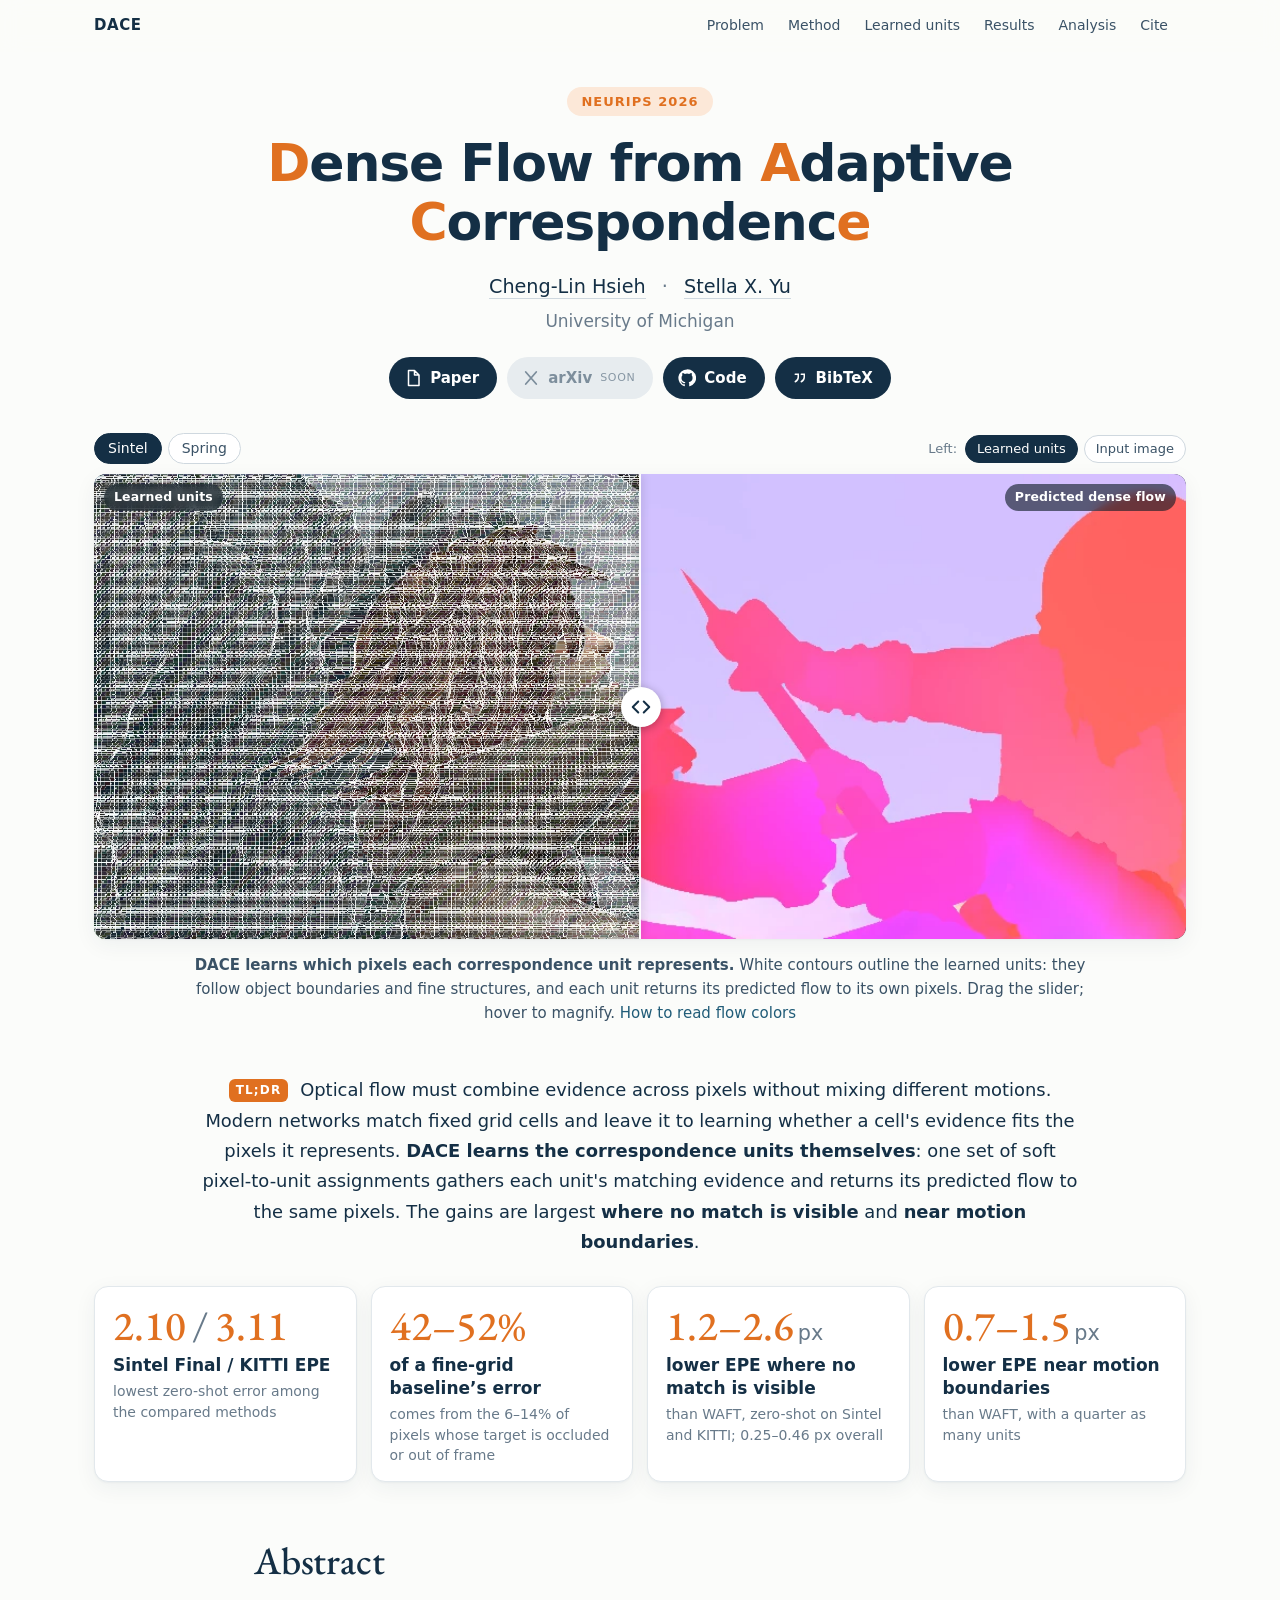
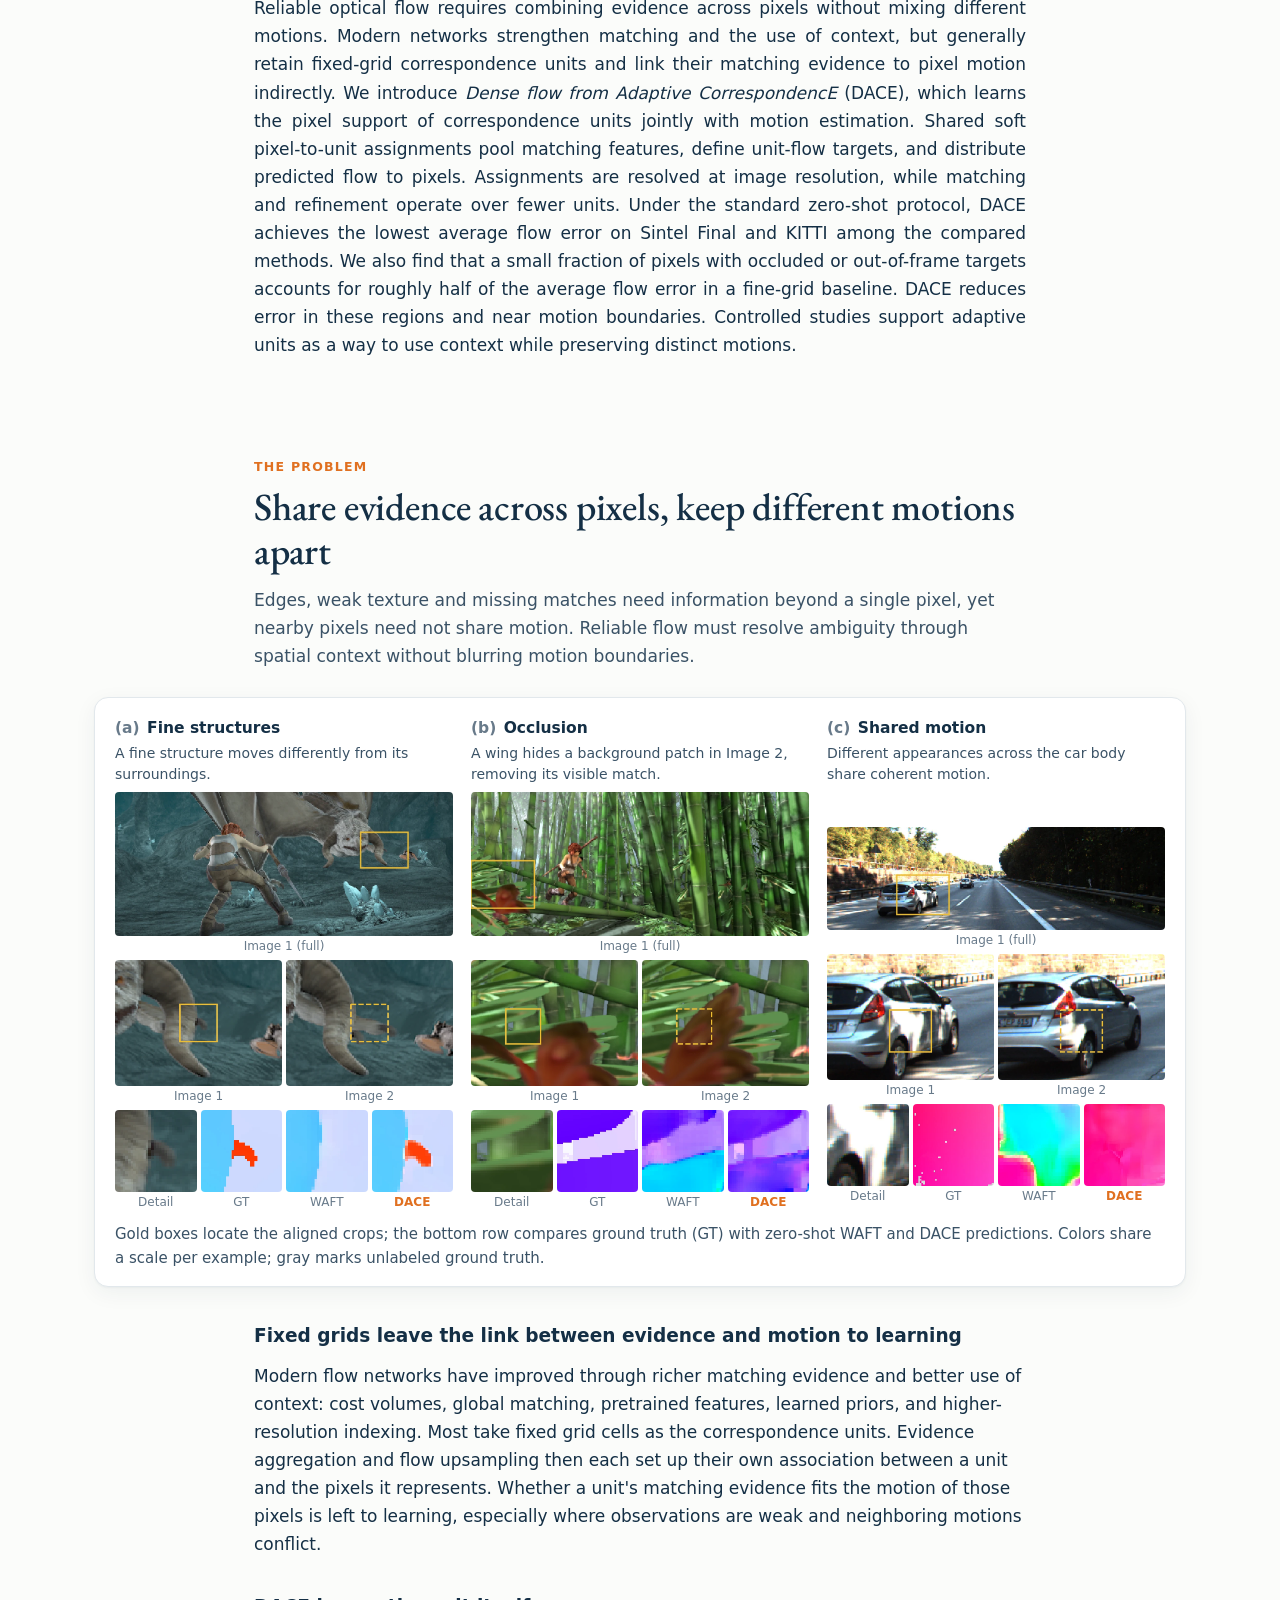
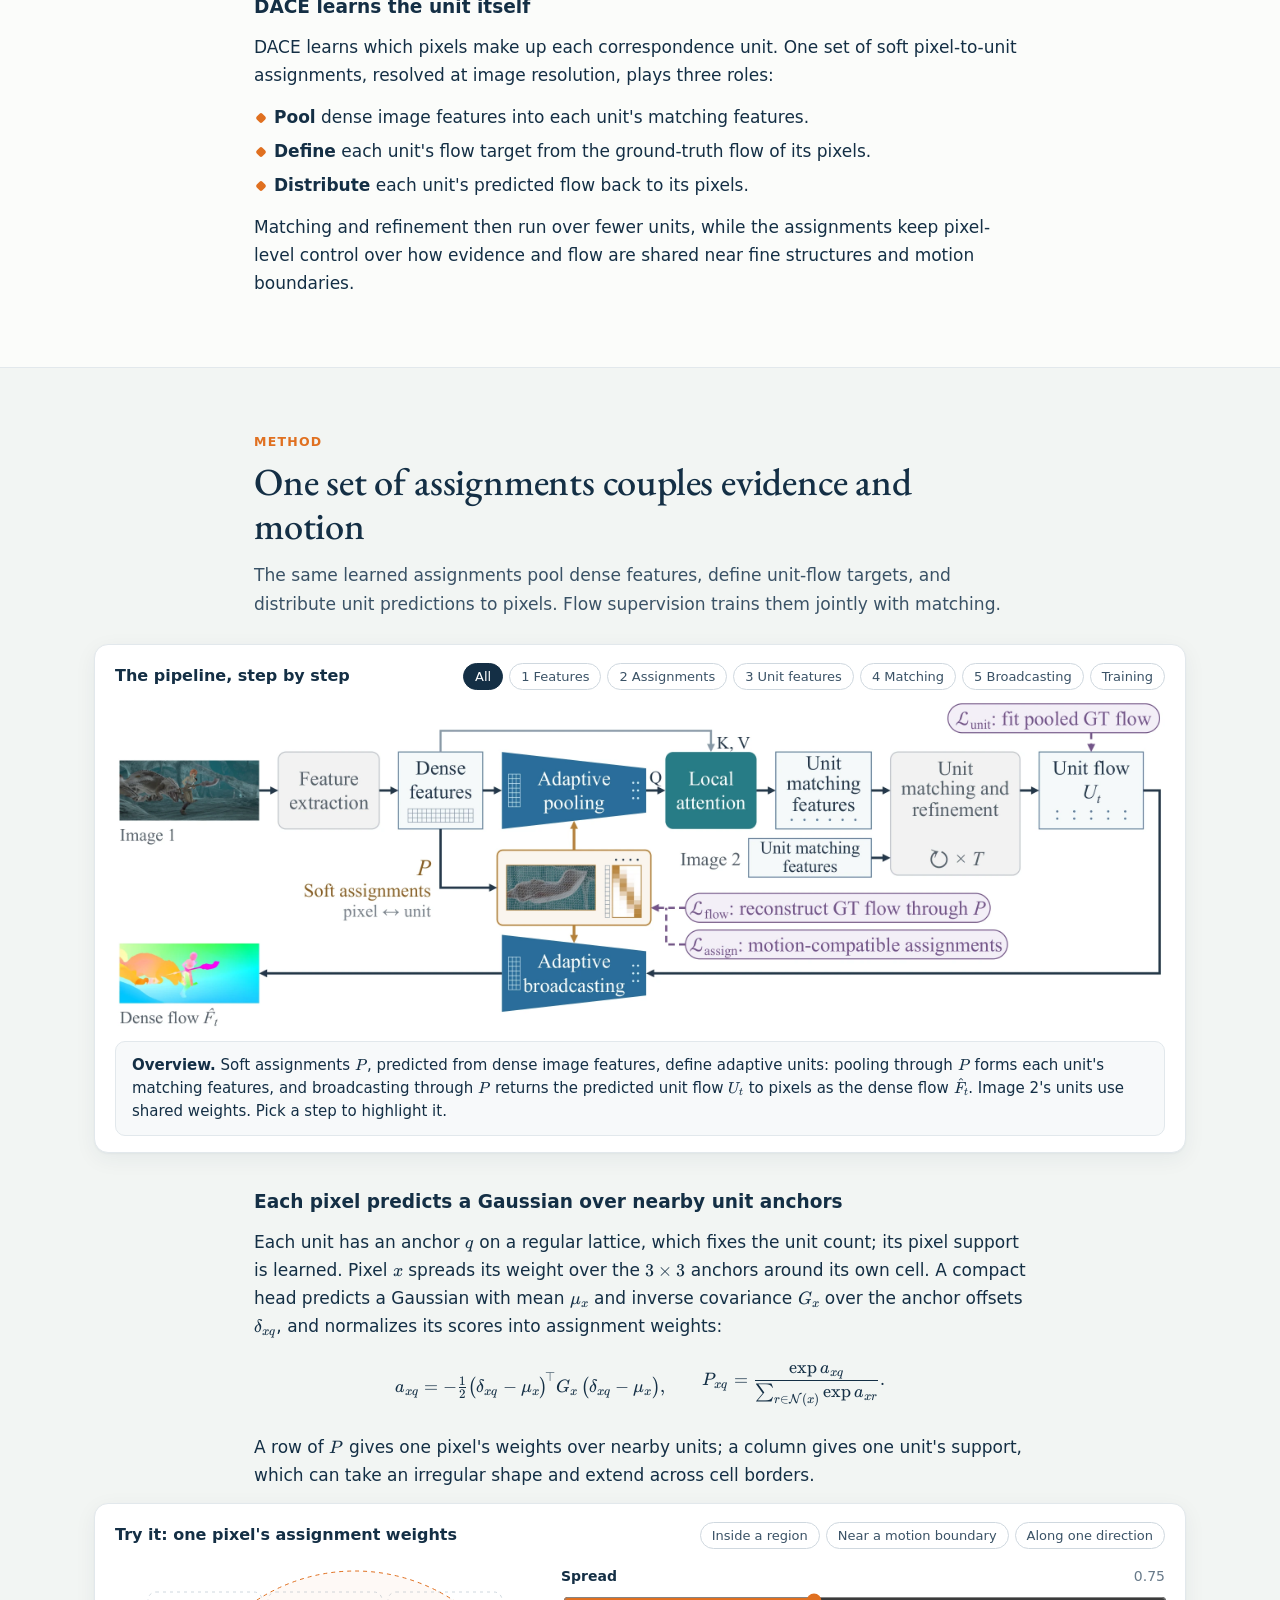
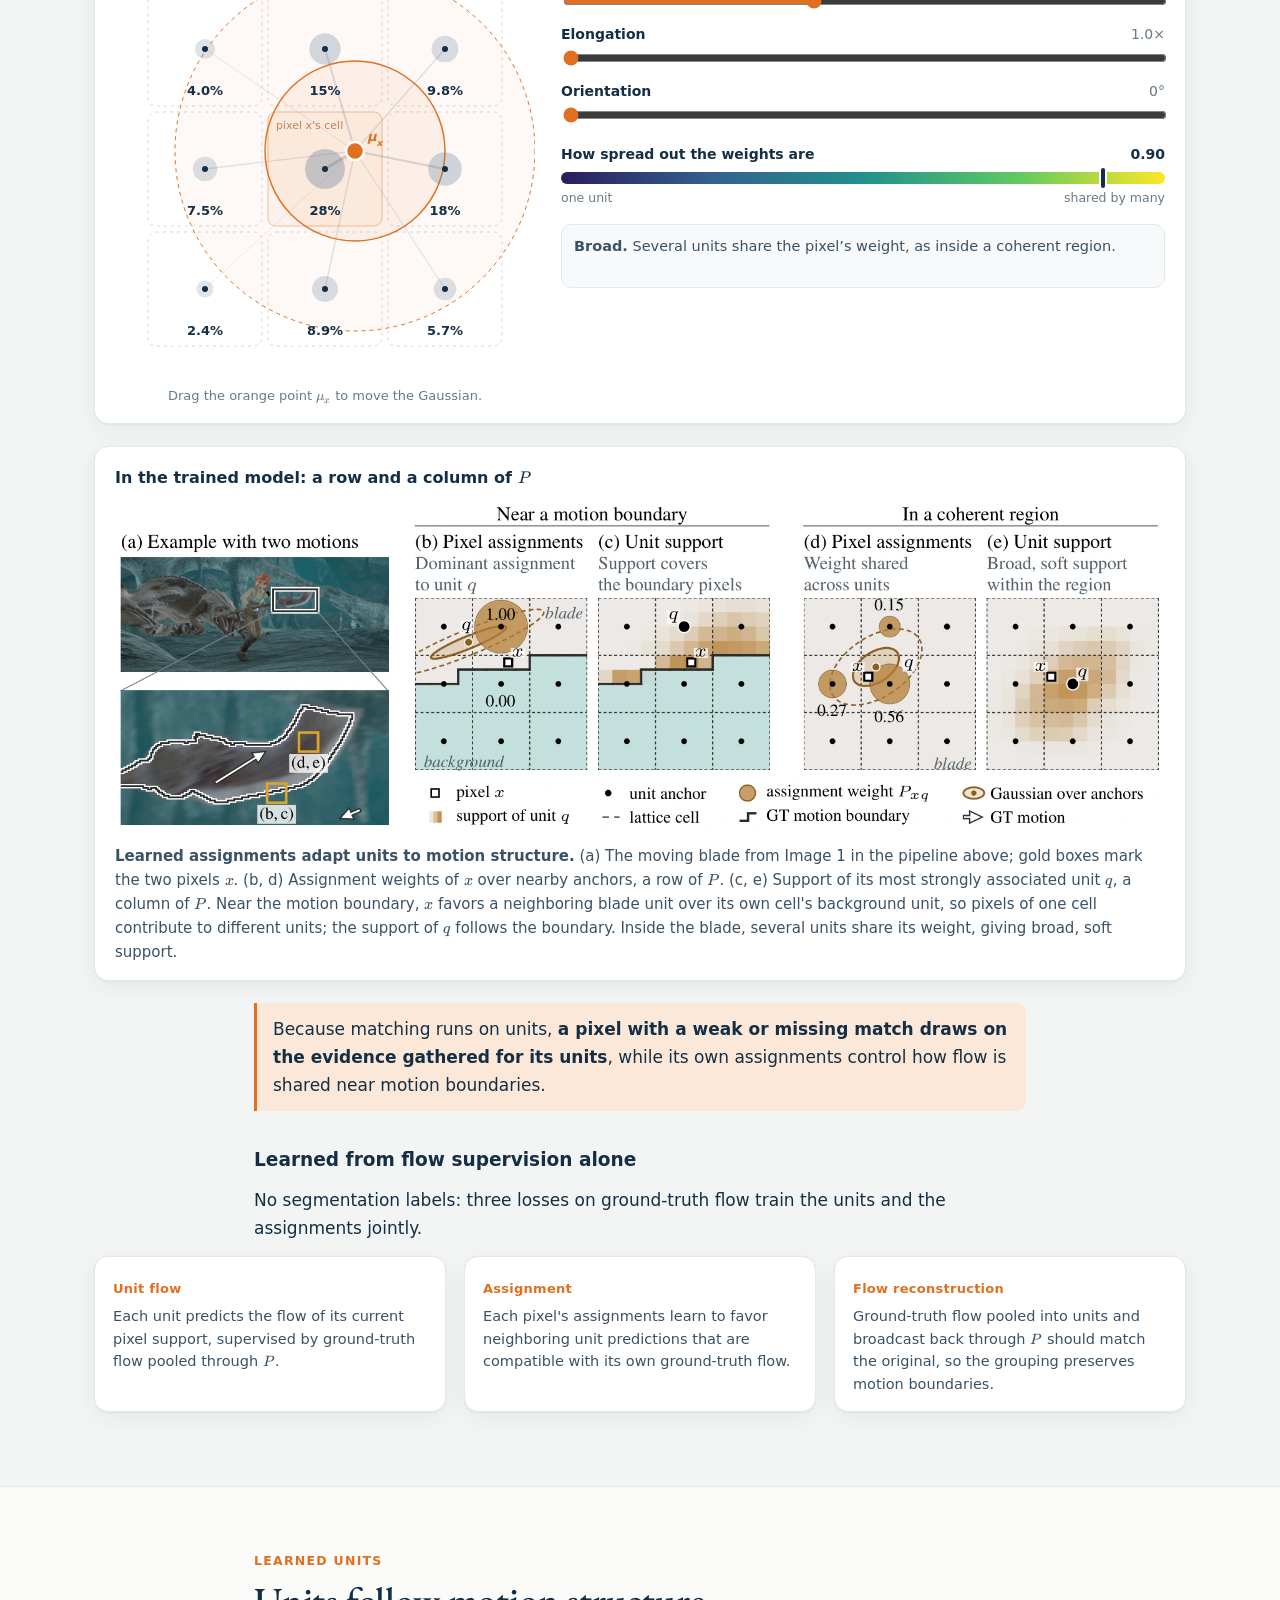
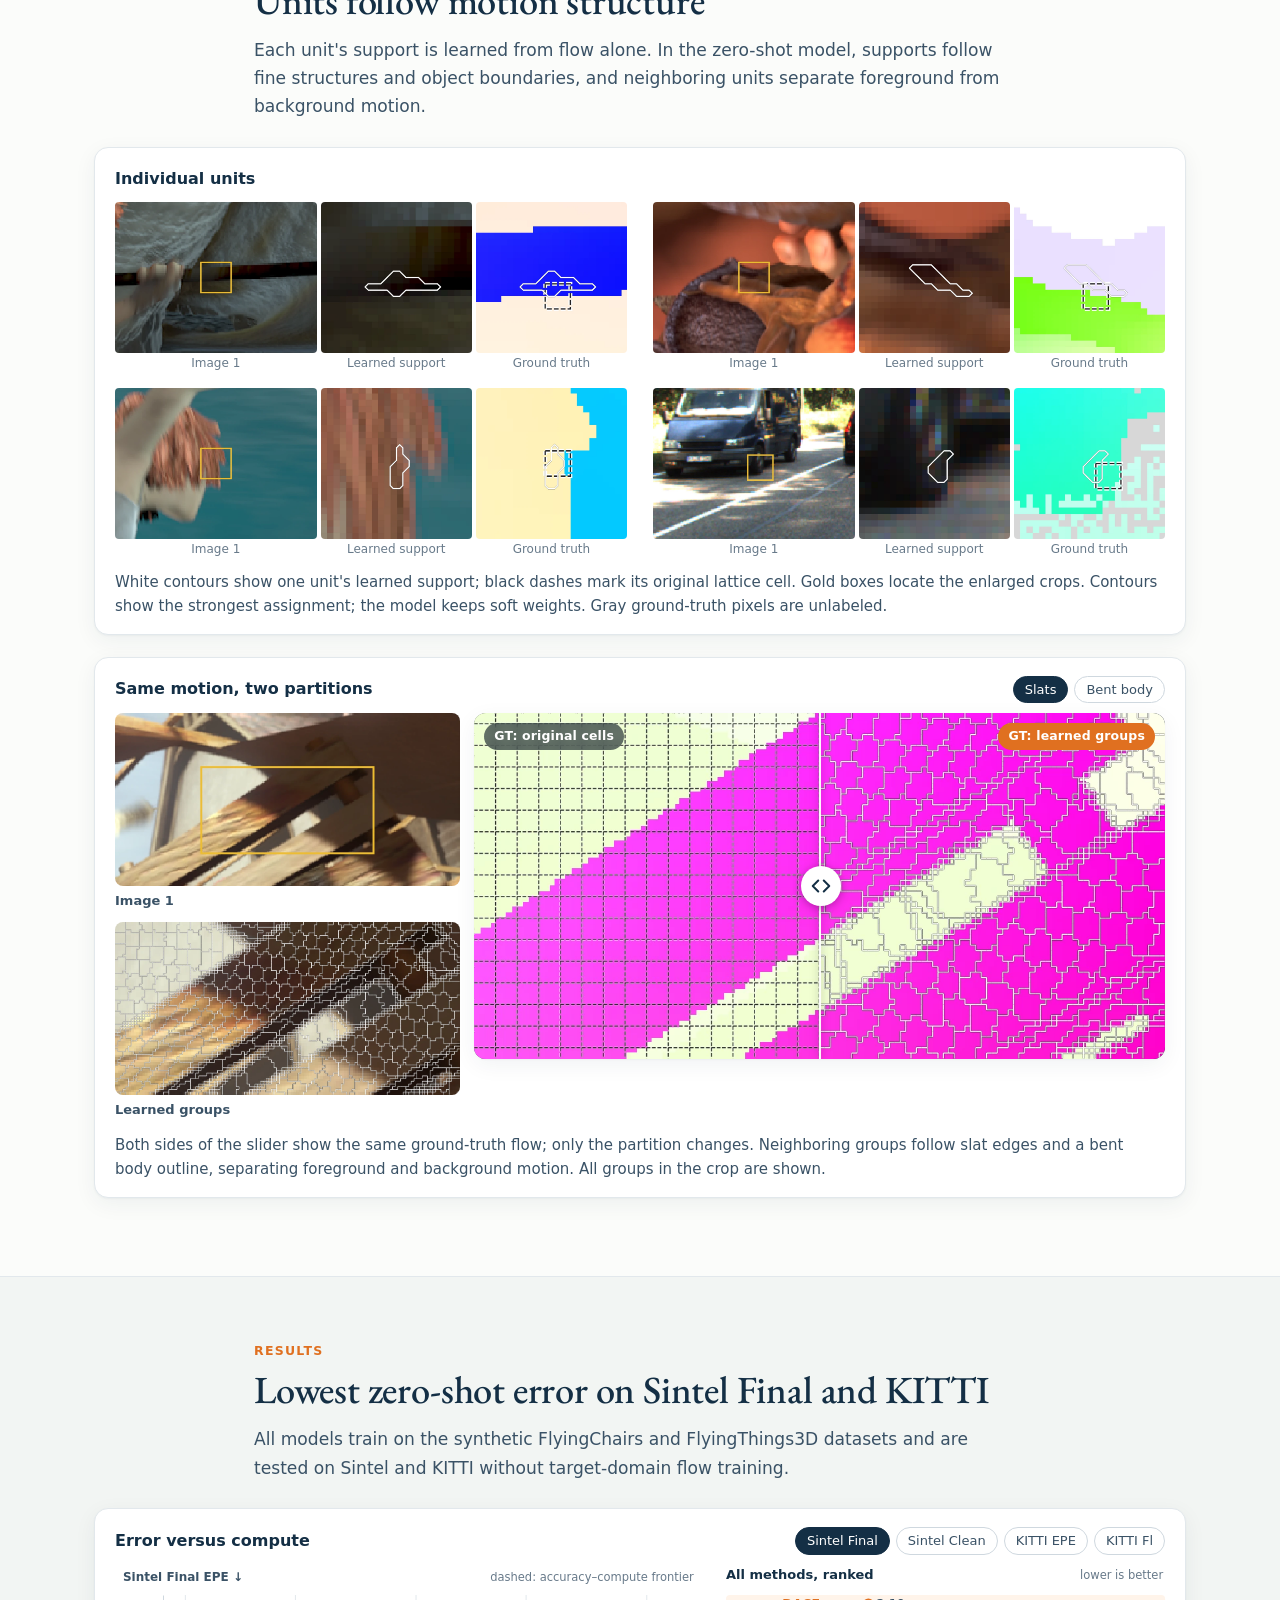
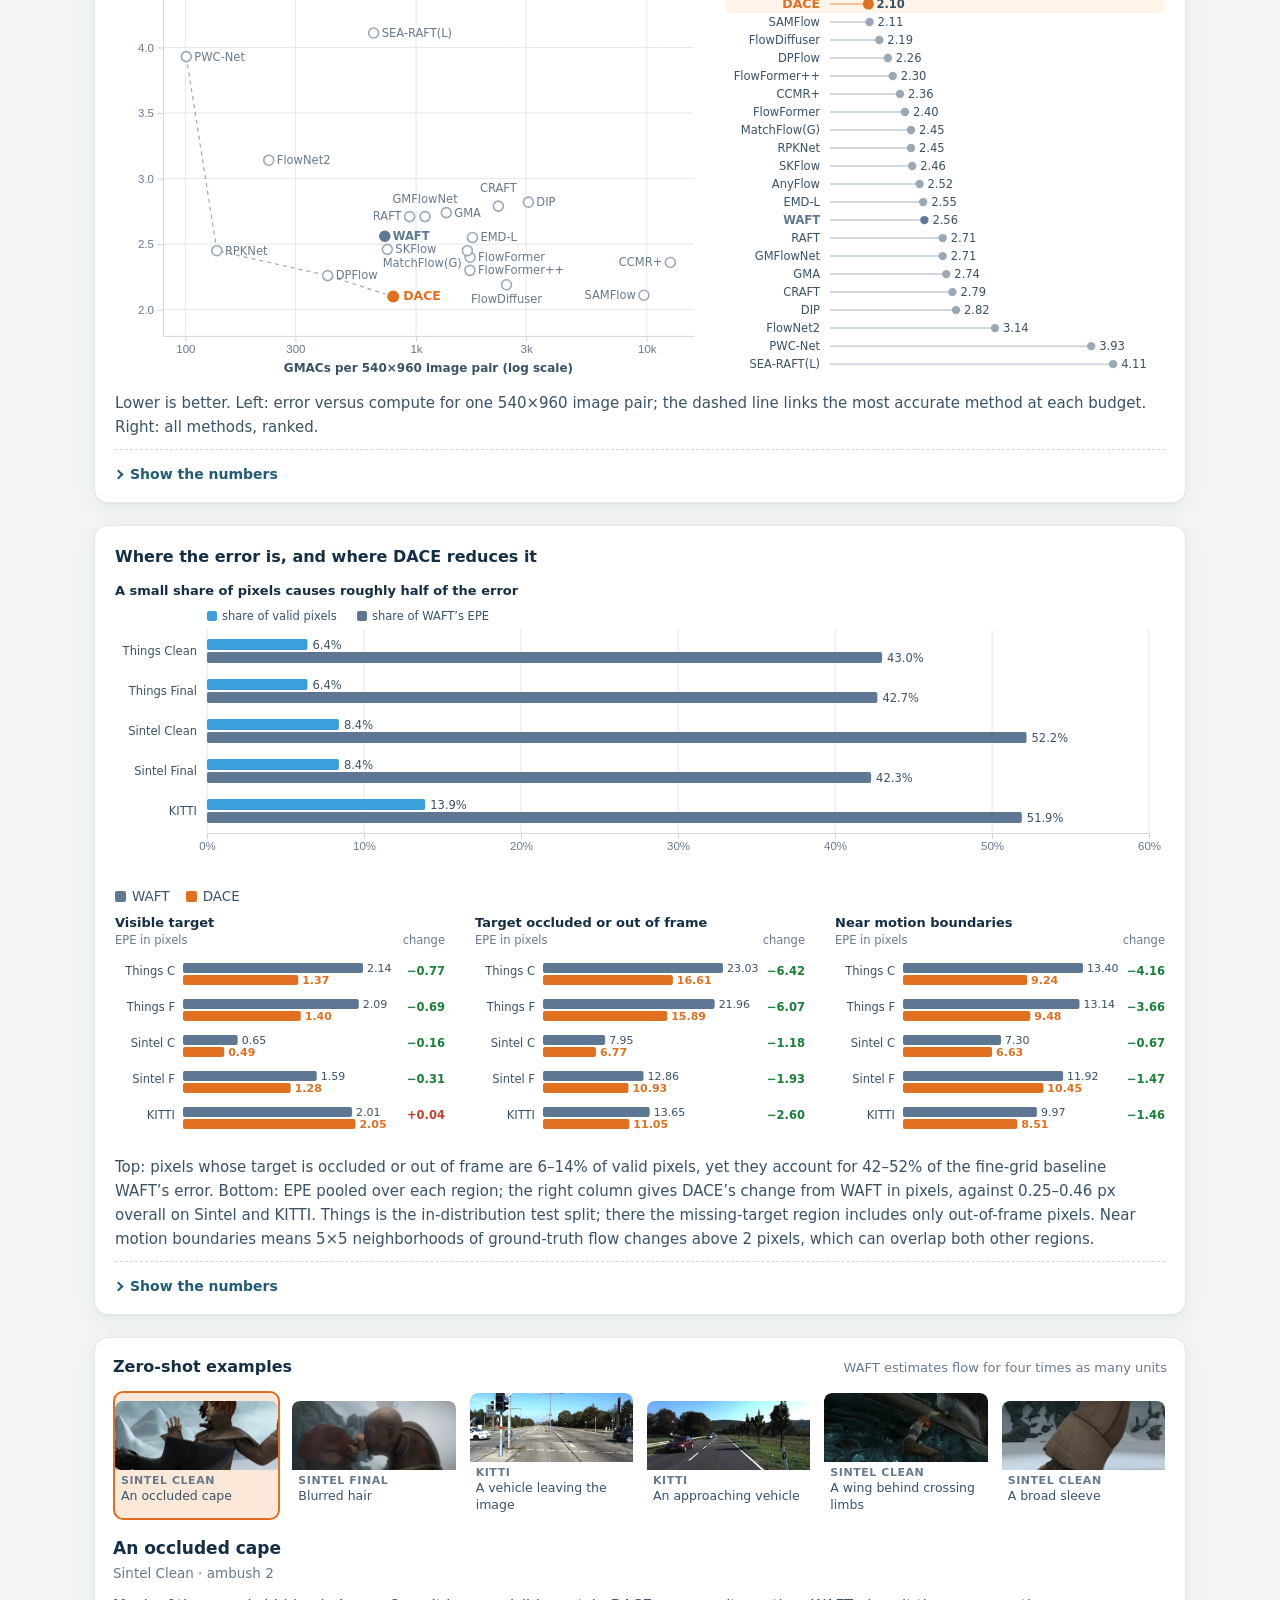
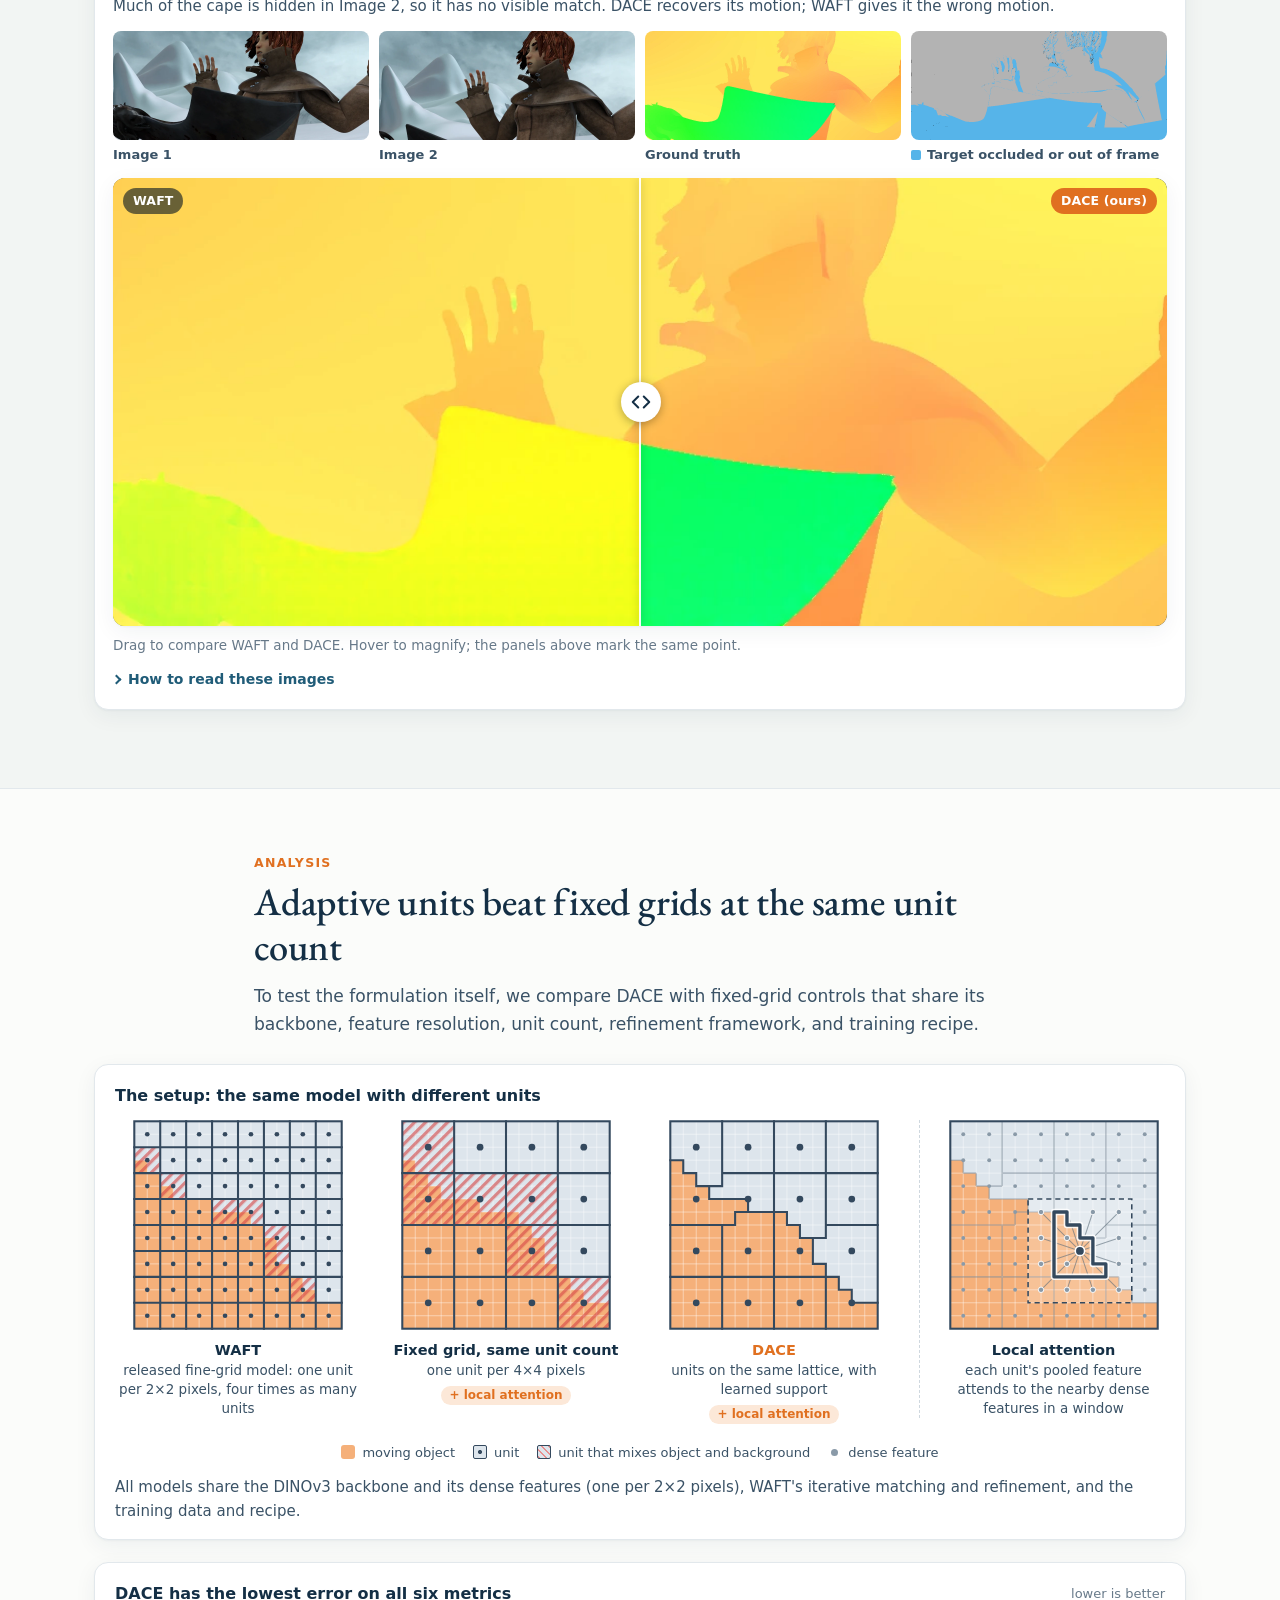
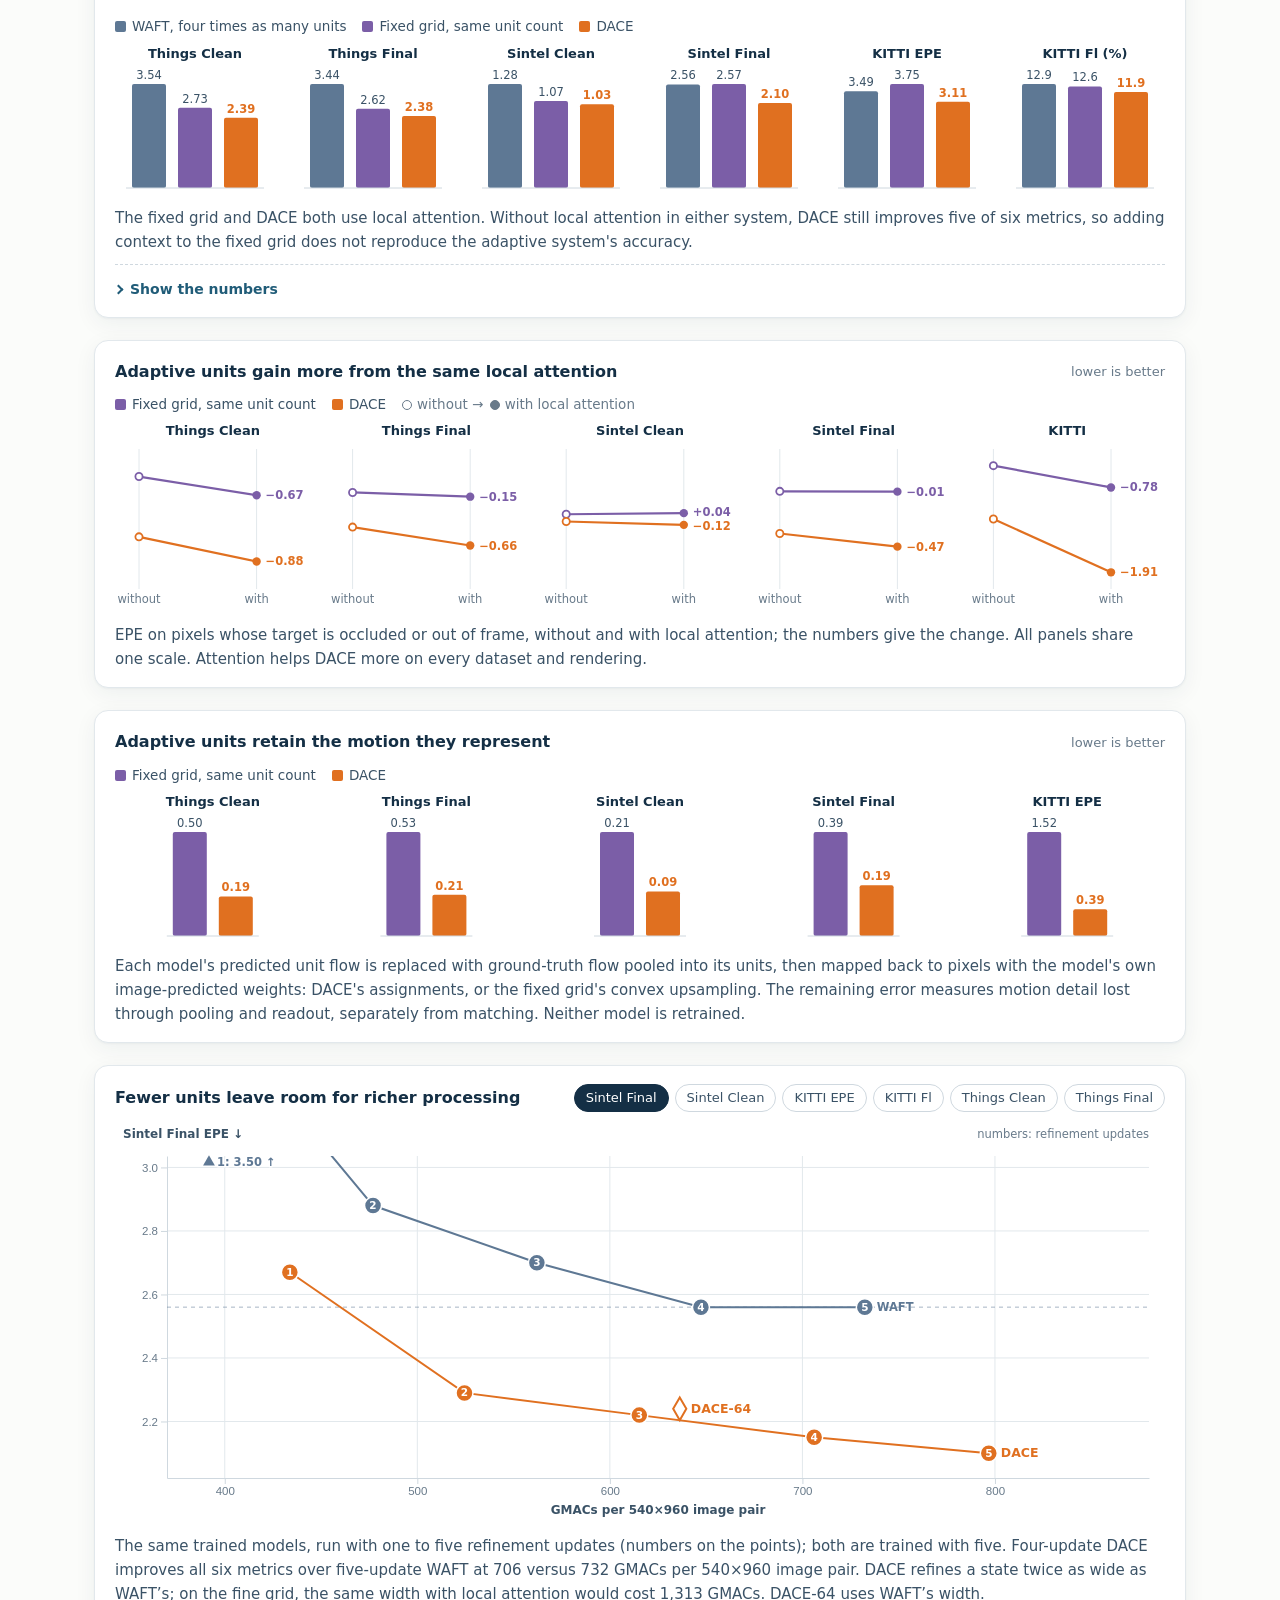
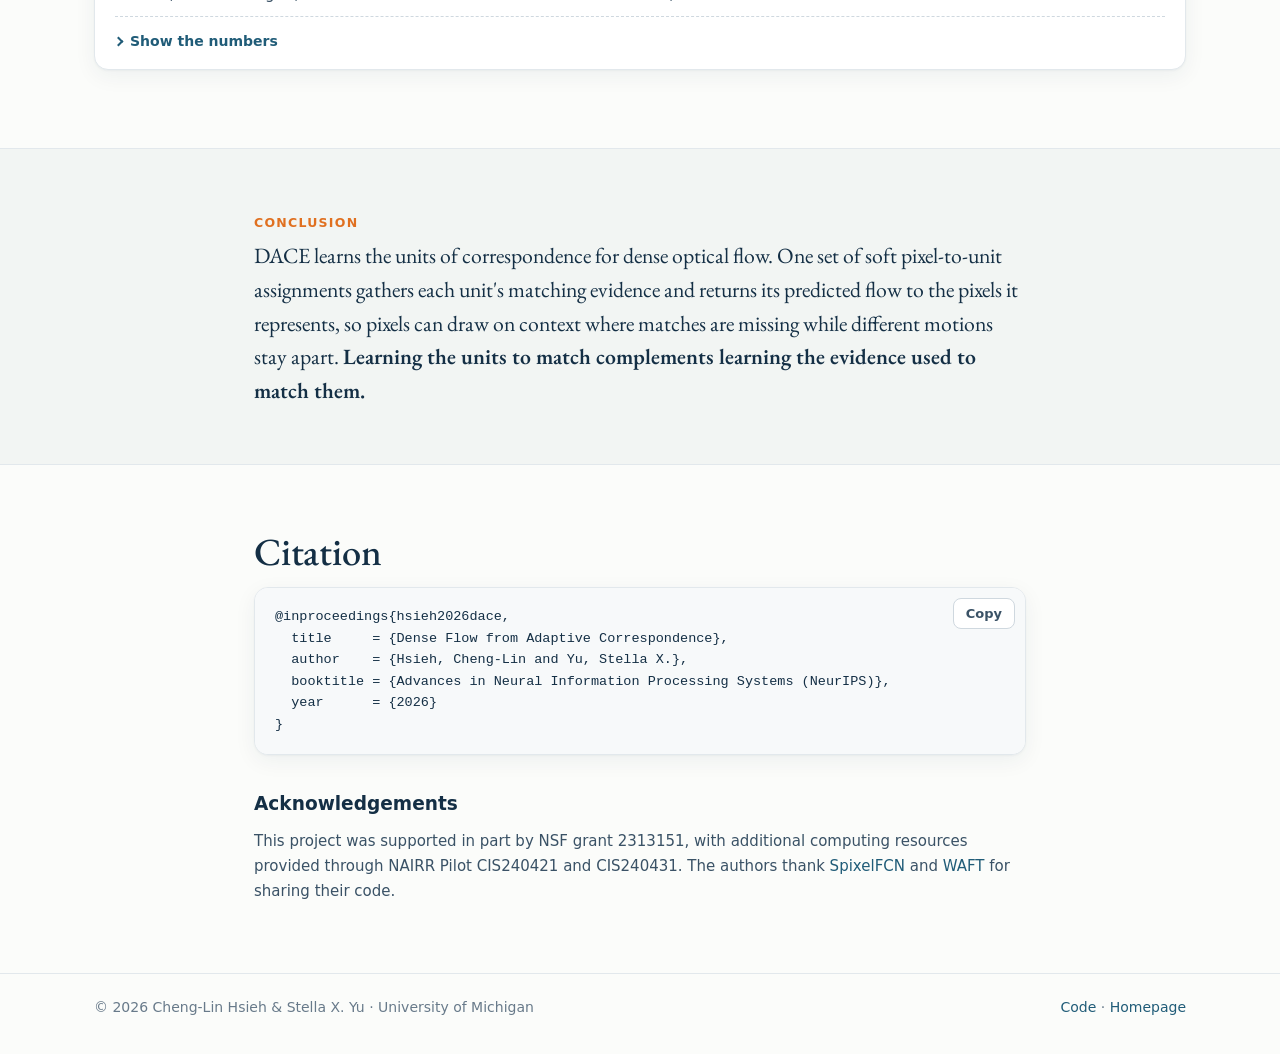
==== index.html @ 17fb2ede "Project page for DACE (NeurIPS 2026) Co-authored-by: Cursor <cursoragent@cursor.com>" ====
<!DOCTYPE html>
<html lang="en">
<head>
  <meta charset="utf-8">
  <meta name="viewport" content="width=device-width, initial-scale=1">
  <title>DACE: Dense Flow from Adaptive Correspondence (NeurIPS 2026)</title>
  <meta name="description" content="DACE learns which pixels each correspondence unit represents: shared soft pixel-to-unit assignments pool matching evidence and return predicted flow to pixels. Lowest zero-shot Sintel Final and KITTI error among the compared methods.">
  <meta name="author" content="Cheng-Lin Hsieh, Stella X. Yu">
  <meta property="og:type" content="website">
  <meta property="og:title" content="DACE: Dense Flow from Adaptive Correspondence">
  <meta property="og:description" content="Learning the units of correspondence for dense optical flow. NeurIPS 2026.">
  <meta property="og:url" content="https://chenglinh.github.io/DACE/">
  <meta property="og:image" content="https://chenglinh.github.io/DACE/static/img/social.jpg">
  <meta property="og:image:width" content="1200">
  <meta property="og:image:height" content="630">
  <meta name="twitter:card" content="summary_large_image">
  <meta name="twitter:title" content="DACE: Dense Flow from Adaptive Correspondence">
  <meta name="twitter:description" content="Learning the units of correspondence for dense optical flow. NeurIPS 2026.">
  <meta name="twitter:image" content="https://chenglinh.github.io/DACE/static/img/social.jpg">
  <link rel="icon" href="static/favicon.svg" type="image/svg+xml">
  <link rel="preload" href="static/fonts/eb-garamond-latin-500-normal.woff2" as="font" type="font/woff2" crossorigin>
  <link rel="stylesheet" href="static/vendor/katex/katex.min.css">
  <link rel="stylesheet" href="static/css/style.css">
</head>
<body>
<a class="skip" href="#main">Skip to content</a>

<nav class="topnav" aria-label="Sections">
  <div class="topnav-inner">
    <a class="brand" href="#top">DACE</a>
    <div class="navlinks">
      <a href="#problem">Problem</a>
      <a href="#method">Method</a>
      <a href="#units">Learned units</a>
      <a href="#results">Results</a>
      <a href="#analysis">Analysis</a>
      <a href="#citation">Cite</a>
    </div>
  </div>
</nav>

<header class="hero" id="top">
  <div class="wrap">
    <div class="venue">NeurIPS 2026</div>
    <h1><span class="ac">D</span>ense Flow from <span class="ac">A</span>daptive <span class="ac">C</span>orrespondenc<span class="ac">e</span></h1>
    <p class="authors">
      <a href="https://chenglinh.github.io/">Cheng-Lin Hsieh</a>
      <span class="sep">&middot;</span>
      <a href="https://web.eecs.umich.edu/~stellayu/">Stella X. Yu</a>
    </p>
    <p class="affil">University of Michigan</p>
    <div class="buttons">
      <a class="btn" href="https://chenglinh.github.io/papers/dense-flow-adaptive-correspondence.pdf">
        <svg viewBox="0 0 24 24" aria-hidden="true"><path d="M6 2h8l6 6v14H6z M14 2v6h6" fill="none" stroke="currentColor" stroke-width="2" stroke-linejoin="round"/></svg>Paper</a>
      <span class="btn disabled" title="Coming soon">
        <svg viewBox="0 0 24 24" aria-hidden="true"><path d="M5 4l14 16M19 4L5 20" stroke="currentColor" stroke-width="2.4" stroke-linecap="round"/></svg>arXiv <small>soon</small></span>
      <a class="btn" href="https://github.com/chenglinh/DACE">
        <svg viewBox="0 0 24 24" aria-hidden="true"><path fill="currentColor" d="M12 .5a11.5 11.5 0 0 0-3.64 22.41c.58.1.79-.25.79-.56v-2c-3.2.7-3.88-1.37-3.88-1.37-.53-1.33-1.28-1.69-1.28-1.69-1.05-.71.08-.7.08-.7 1.16.08 1.77 1.2 1.77 1.2 1.03 1.77 2.71 1.26 3.37.96.1-.75.4-1.26.73-1.55-2.55-.29-5.24-1.28-5.24-5.69 0-1.26.45-2.29 1.19-3.1-.12-.29-.52-1.46.11-3.05 0 0 .97-.31 3.17 1.18a11 11 0 0 1 5.77 0c2.2-1.49 3.17-1.18 3.17-1.18.63 1.59.23 2.76.11 3.05.74.81 1.19 1.84 1.19 3.1 0 4.42-2.69 5.39-5.26 5.68.41.36.78 1.06.78 2.14v3.17c0 .31.21.67.8.56A11.5 11.5 0 0 0 12 .5z"/></svg>Code</a>
      <a class="btn" href="#citation">
        <svg viewBox="0 0 24 24" aria-hidden="true"><path d="M7 7h4v4c0 3-2 5-4 6M15 7h4v4c0 3-2 5-4 6" fill="none" stroke="currentColor" stroke-width="2" stroke-linecap="round"/></svg>BibTeX</a>
    </div>

    <figure class="teaser">
      <div class="teaser-bar">
        <div class="pills" role="group" aria-label="Teaser example">
          <button class="pill" aria-pressed="true" data-teaser="sintel">Sintel</button>
          <button class="pill" aria-pressed="false" data-teaser="spring">Spring</button>
        </div>
        <div class="pills small" role="group" aria-label="Left layer">
          <span class="pill-label">Left:</span>
          <button class="pill" aria-pressed="true" data-teaser-left="units">Learned units</button>
          <button class="pill" aria-pressed="false" data-teaser-left="image">Input image</button>
        </div>
      </div>
      <div class="compare" id="teaser-compare">
        <img class="layer base" alt="Predicted dense flow" draggable="false">
        <div class="clip"><img class="layer top" alt="Learned units" draggable="false"></div>
        <div class="divider" role="slider" tabindex="0" aria-label="Drag to compare" aria-valuemin="0" aria-valuemax="100" aria-valuenow="50"><span class="knob"><svg viewBox="0 0 24 24"><path d="M9 6l-6 6 6 6M15 6l6 6-6 6" fill="none" stroke="currentColor" stroke-width="2.2" stroke-linecap="round" stroke-linejoin="round"/></svg></span></div>
        <span class="tag tag-left">Learned units</span>
        <span class="tag tag-right">Predicted dense flow</span>
        <div class="lens" aria-hidden="true"></div>
      </div>
      <figcaption>
        <b>DACE learns which pixels each correspondence unit represents.</b> White contours outline the learned units:
        they follow object boundaries and fine structures, and each unit returns its predicted flow to its own pixels.
        Drag the slider; hover to magnify. <a href="#flow-colors">How to read flow colors</a>
      </figcaption>
    </figure>
  </div>
</header>

<main id="main">

<section class="tldr wrap">
  <p class="tldr-text"><span class="kicker">TL;DR</span> Optical flow must combine evidence across pixels without
    mixing different motions. Modern networks match fixed grid cells and leave it to learning whether a cell's
    evidence fits the pixels it represents. <b>DACE learns the correspondence units themselves</b>: one set of soft
    pixel-to-unit assignments gathers each unit's matching evidence and returns its predicted flow to the same pixels.
    The gains are largest <b>where no match is visible</b> and <b>near motion boundaries</b>.</p>
  <div class="stats">
    <div class="stat"><div class="stat-num"><span data-count="2.10" data-dec="2">2.10</span><span class="stat-sep">/</span><span data-count="3.11" data-dec="2">3.11</span></div><div class="stat-label">Sintel Final / KITTI EPE</div><div class="stat-note">lowest zero-shot error among the compared methods</div></div>
    <div class="stat"><div class="stat-num">42&ndash;52%</div><div class="stat-label">of a fine-grid baseline&rsquo;s error</div><div class="stat-note">comes from the 6&ndash;14% of pixels whose target is occluded or out of frame</div></div>
    <div class="stat"><div class="stat-num">1.2&ndash;2.6<span class="stat-unit">px</span></div><div class="stat-label">lower EPE where no match is visible</div><div class="stat-note">than WAFT, zero-shot on Sintel and KITTI; 0.25&ndash;0.46&nbsp;px overall</div></div>
    <div class="stat"><div class="stat-num">0.7&ndash;1.5<span class="stat-unit">px</span></div><div class="stat-label">lower EPE near motion boundaries</div><div class="stat-note">than WAFT, with a quarter as many units</div></div>
  </div>
</section>

<section class="wrap narrow abstract" aria-labelledby="abstract-h">
  <h2 id="abstract-h">Abstract</h2>
  <p>Reliable optical flow requires combining evidence across pixels without mixing different motions. Modern networks
    strengthen matching and the use of context, but generally retain fixed-grid correspondence units and link their
    matching evidence to pixel motion indirectly. We introduce <em>Dense flow from Adaptive CorrespondencE</em> (DACE),
    which learns the pixel support of correspondence units jointly with motion estimation. Shared soft pixel-to-unit
    assignments pool matching features, define unit-flow targets, and distribute predicted flow to pixels. Assignments
    are resolved at image resolution, while matching and refinement operate over fewer units. Under the standard
    zero-shot protocol, DACE achieves the lowest average flow error on Sintel Final and KITTI among the compared
    methods. We also find that a small fraction of pixels with occluded or out-of-frame targets accounts for roughly
    half of the average flow error in a fine-grid baseline. DACE reduces error in these regions and near motion
    boundaries. Controlled studies support adaptive units as a way to use context while preserving distinct
    motions.</p>
</section>

<!-- ============================================================ PROBLEM -->
<section id="problem" class="section">
  <div class="wrap narrow sec-head">
    <div class="eyebrow">The problem</div>
    <h2>Share evidence across pixels, keep different motions apart</h2>
    <p class="lead">Edges, weak texture and missing matches need information beyond a single pixel, yet nearby pixels
      need not share motion. Reliable flow must resolve ambiguity through spatial context without blurring motion
      boundaries.</p>
  </div>

  <div class="wrap">
    <figure class="card fig" id="premise">
      <div class="premise">
        <div class="premise-col">
          <div class="premise-title"><b>(a)</b> Fine structures</div>
          <p class="premise-desc">A fine structure moves differently from its surroundings.</p>
          <figure class="pm pm-full"><img src="static/img/problem/a_full.webp" width="1080" height="460" loading="lazy" alt="Fine structures: Image 1, full frame"><figcaption>Image 1 (full)</figcaption></figure>
          <div class="pm-row two">
            <figure class="pm"><img src="static/img/problem/a_image1.webp" width="645" height="484" loading="lazy" alt="Image 1 crop"><figcaption>Image 1</figcaption></figure>
            <figure class="pm"><img src="static/img/problem/a_image2.webp" width="645" height="484" loading="lazy" alt="Image 2 crop"><figcaption>Image 2</figcaption></figure>
          </div>
          <div class="pm-row four">
            <figure class="pm"><img src="static/img/problem/a_detail.webp" width="321" height="321" loading="lazy" alt="Detail"><figcaption>Detail</figcaption></figure>
            <figure class="pm"><img src="static/img/problem/a_gt.webp" width="321" height="321" loading="lazy" alt="Ground truth flow"><figcaption>GT</figcaption></figure>
            <figure class="pm"><img src="static/img/problem/a_waft.webp" width="321" height="321" loading="lazy" alt="WAFT flow"><figcaption>WAFT</figcaption></figure>
            <figure class="pm ours"><img src="static/img/problem/a_dace.webp" width="321" height="321" loading="lazy" alt="DACE flow"><figcaption>DACE</figcaption></figure>
          </div>
        </div>
        <div class="premise-col">
          <div class="premise-title"><b>(b)</b> Occlusion</div>
          <p class="premise-desc">A wing hides a background patch in Image&nbsp;2, removing its visible match.</p>
          <figure class="pm pm-full"><img src="static/img/problem/b_full.webp" width="1080" height="460" loading="lazy" alt="Occlusion: Image 1, full frame"><figcaption>Image 1 (full)</figcaption></figure>
          <div class="pm-row two">
            <figure class="pm"><img src="static/img/problem/b_image1.webp" width="645" height="484" loading="lazy" alt="Image 1 crop"><figcaption>Image 1</figcaption></figure>
            <figure class="pm"><img src="static/img/problem/b_image2.webp" width="645" height="484" loading="lazy" alt="Image 2 crop"><figcaption>Image 2</figcaption></figure>
          </div>
          <div class="pm-row four">
            <figure class="pm"><img src="static/img/problem/b_detail.webp" width="321" height="321" loading="lazy" alt="Detail"><figcaption>Detail</figcaption></figure>
            <figure class="pm"><img src="static/img/problem/b_gt.webp" width="321" height="321" loading="lazy" alt="Ground truth flow"><figcaption>GT</figcaption></figure>
            <figure class="pm"><img src="static/img/problem/b_waft.webp" width="321" height="321" loading="lazy" alt="WAFT flow"><figcaption>WAFT</figcaption></figure>
            <figure class="pm ours"><img src="static/img/problem/b_dace.webp" width="321" height="321" loading="lazy" alt="DACE flow"><figcaption>DACE</figcaption></figure>
          </div>
        </div>
        <div class="premise-col">
          <div class="premise-title"><b>(c)</b> Shared motion</div>
          <p class="premise-desc">Different appearances across the car body share coherent motion.</p>
          <figure class="pm pm-full"><img src="static/img/problem/c_full.webp" width="1080" height="328" loading="lazy" alt="Shared motion: Image 1, full frame"><figcaption>Image 1 (full)</figcaption></figure>
          <div class="pm-row two">
            <figure class="pm"><img src="static/img/problem/c_image1.webp" width="645" height="484" loading="lazy" alt="Image 1 crop"><figcaption>Image 1</figcaption></figure>
            <figure class="pm"><img src="static/img/problem/c_image2.webp" width="645" height="484" loading="lazy" alt="Image 2 crop"><figcaption>Image 2</figcaption></figure>
          </div>
          <div class="pm-row four">
            <figure class="pm"><img src="static/img/problem/c_detail.webp" width="321" height="321" loading="lazy" alt="Detail"><figcaption>Detail</figcaption></figure>
            <figure class="pm"><img src="static/img/problem/c_gt.webp" width="321" height="321" loading="lazy" alt="Ground truth flow"><figcaption>GT</figcaption></figure>
            <figure class="pm"><img src="static/img/problem/c_waft.webp" width="321" height="321" loading="lazy" alt="WAFT flow"><figcaption>WAFT</figcaption></figure>
            <figure class="pm ours"><img src="static/img/problem/c_dace.webp" width="321" height="321" loading="lazy" alt="DACE flow"><figcaption>DACE</figcaption></figure>
          </div>
        </div>
      </div>
      <figcaption>Gold boxes locate the aligned crops; the bottom row compares ground truth (GT) with zero-shot WAFT
        and DACE predictions. Colors share a scale per example; gray marks unlabeled ground truth.</figcaption>
    </figure>
  </div>

  <div class="wrap narrow">
    <h3 class="sub">Fixed grids leave the link between evidence and motion to learning</h3>
    <p>Modern flow networks have improved through richer matching evidence and better use of context: cost volumes,
      global matching, pretrained features, learned priors, and higher-resolution indexing. Most take fixed grid cells
      as the correspondence units. Evidence aggregation and flow upsampling then each set up their own association
      between a unit and the pixels it represents. Whether a unit's matching evidence fits the motion of those pixels
      is left to learning, especially where observations are weak and neighboring motions conflict.</p>
    <h3 class="sub">DACE learns the unit itself</h3>
    <p>DACE learns which pixels make up each correspondence unit. One set of soft pixel-to-unit assignments, resolved
      at image resolution, plays three roles:</p>
    <ul class="roles">
      <li><b>Pool</b> dense image features into each unit's matching features.</li>
      <li><b>Define</b> each unit's flow target from the ground-truth flow of its pixels.</li>
      <li><b>Distribute</b> each unit's predicted flow back to its pixels.</li>
    </ul>
    <p>Matching and refinement then run over fewer units, while the assignments keep pixel-level control over how
      evidence and flow are shared near fine structures and motion boundaries.</p>
  </div>
</section>

<!-- ============================================================ METHOD -->
<section id="method" class="section alt">
  <div class="wrap narrow sec-head">
    <div class="eyebrow">Method</div>
    <h2>One set of assignments couples evidence and motion</h2>
    <p class="lead">The same learned assignments pool dense features, define unit-flow targets, and distribute unit
      predictions to pixels. Flow supervision trains them jointly with matching.</p>
  </div>

  <div class="wrap">
    <figure class="card fig" id="pipeline">
      <div class="fig-head">
        <div class="fig-title">The pipeline, step by step</div>
        <div class="pills small" role="group" aria-label="Pipeline step">
          <button class="pill" aria-pressed="true" data-step="0">All</button>
          <button class="pill" aria-pressed="false" data-step="1">1 Features</button>
          <button class="pill" aria-pressed="false" data-step="2">2 Assignments</button>
          <button class="pill" aria-pressed="false" data-step="3">3 Unit features</button>
          <button class="pill" aria-pressed="false" data-step="4">4 Matching</button>
          <button class="pill" aria-pressed="false" data-step="5">5 Broadcasting</button>
          <button class="pill" aria-pressed="false" data-step="6">Training</button>
        </div>
      </div>
      <div class="pipeline-stage">
        <img src="static/img/method/pipeline.webp" width="2558" height="800" alt="DACE pipeline: feature extraction, soft pixel-to-unit assignments, adaptive pooling and local attention, unit matching and refinement, and adaptive broadcasting back to dense flow, with three training losses">
        <svg class="pipeline-overlay" viewBox="0 0 787 246" preserveAspectRatio="none" aria-hidden="true"></svg>
      </div>
      <div class="step-text" id="step-text" aria-live="polite"></div>
    </figure>
  </div>

  <div class="wrap narrow">
    <h3 class="sub">Each pixel predicts a Gaussian over nearby unit anchors</h3>
    <p>Each unit has an anchor \(q\) on a regular lattice, which fixes the unit count; its pixel support is learned.
      Pixel \(x\) spreads its weight over the \(3\times3\) anchors around its own cell. A compact head predicts a
      Gaussian with mean \(\mu_x\) and inverse covariance \(G_x\) over the anchor offsets \(\delta_{xq}\), and
      normalizes its scores into assignment weights:</p>
    <div class="eq eq-pair">
      <div>\[ a_{xq} = -\tfrac12\big(\delta_{xq}-\mu_x\big)^{\!\top} G_x\,\big(\delta_{xq}-\mu_x\big), \]</div>
      <div>\[ P_{xq}=\frac{\exp a_{xq}}{\sum_{r\in\mathcal N(x)}\exp a_{xr}}. \]</div>
    </div>
    <p>A row of \(P\) gives one pixel's weights over nearby units; a column gives one unit's support, which can take an
      irregular shape and extend across cell borders.</p>
  </div>

  <div class="wrap">
    <figure class="card fig" id="assign-demo">
      <div class="fig-head">
        <div class="fig-title">Try it: one pixel's assignment weights</div>
        <div class="pills small" role="group" aria-label="Presets">
          <button class="pill" aria-pressed="false" data-preset="interior">Inside a region</button>
          <button class="pill" aria-pressed="false" data-preset="boundary">Near a motion boundary</button>
          <button class="pill" aria-pressed="false" data-preset="edge">Along one direction</button>
        </div>
      </div>
      <div class="assign-layout">
        <div class="assign-canvas-wrap">
          <svg id="assign-svg" viewBox="0 0 420 420" role="img" aria-label="Three by three unit anchors with a draggable Gaussian mean"></svg>
          <p class="hint">Drag the orange point \(\mu_x\) to move the Gaussian.</p>
        </div>
        <div class="assign-side">
          <label class="slider">Spread <span id="v-spread"></span><input type="range" id="s-spread" min="0.15" max="1.6" step="0.01" value="0.75"></label>
          <label class="slider">Elongation <span id="v-elong"></span><input type="range" id="s-elong" min="1" max="5" step="0.05" value="1"></label>
          <label class="slider">Orientation <span id="v-rot"></span><input type="range" id="s-rot" min="0" max="180" step="1" value="0"></label>
          <div class="entropy">
            <div class="entropy-head"><span>How spread out the weights are</span><b id="v-entropy"></b></div>
            <div class="entropy-track"><div class="entropy-mark" id="entropy-mark"></div></div>
            <div class="entropy-scale"><span>one unit</span><span>shared by many</span></div>
          </div>
          <p class="assign-msg" id="assign-msg"></p>
        </div>
      </div>
    </figure>

    <figure class="card fig" id="structure">
      <div class="fig-head"><div class="fig-title">In the trained model: a row and a column of \(P\)</div></div>
      <img class="structure-img" src="static/img/method/structure.webp" width="1683" height="530" loading="lazy"
        alt="A moving blade from Sintel with two examined pixels. Near the motion boundary, the pixel puts all its weight on a neighboring blade unit whose support follows the boundary. Inside the blade, three units share the pixel's weight and the unit's support is broad.">
      <figcaption><b>Learned assignments adapt units to motion structure.</b> (a) The moving blade from Image&nbsp;1 in
        the pipeline above; gold boxes mark the two pixels \(x\). (b, d) Assignment weights of \(x\) over nearby
        anchors, a row of \(P\). (c, e) Support of its most strongly associated unit \(q\), a column of \(P\). Near
        the motion boundary, \(x\) favors a neighboring blade unit over its own cell's background unit, so pixels of
        one cell contribute to different units; the support of \(q\) follows the boundary. Inside the blade, several
        units share its weight, giving broad, soft support.</figcaption>
    </figure>
  </div>

  <div class="wrap narrow">
    <p class="callout">Because matching runs on units, <b>a pixel with a weak or missing match draws on the evidence
      gathered for its units</b>, while its own assignments control how flow is shared near motion boundaries.</p>

    <h3 class="sub">Learned from flow supervision alone</h3>
    <p>No segmentation labels: three losses on ground-truth flow train the units and the assignments jointly.</p>
  </div>
  <div class="wrap">
    <div class="losses">
      <div class="loss card">
        <div class="loss-tag">Unit flow</div>
        <p>Each unit predicts the flow of its current pixel support, supervised by ground-truth flow pooled through
          \(P\).</p>
      </div>
      <div class="loss card">
        <div class="loss-tag">Assignment</div>
        <p>Each pixel's assignments learn to favor neighboring unit predictions that are compatible with its own
          ground-truth flow.</p>
      </div>
      <div class="loss card">
        <div class="loss-tag">Flow reconstruction</div>
        <p>Ground-truth flow pooled into units and broadcast back through \(P\) should match the original, so the
          grouping preserves motion boundaries.</p>
      </div>
    </div>
  </div>
</section>

<!-- ============================================================ LEARNED UNITS -->
<section id="units" class="section">
  <div class="wrap narrow sec-head">
    <div class="eyebrow">Learned units</div>
    <h2>Units follow motion structure</h2>
    <p class="lead">Each unit's support is learned from flow alone. In the zero-shot model, supports follow fine
      structures and object boundaries, and neighboring units separate foreground from background motion.</p>
  </div>
  <div class="wrap">
    <figure class="card fig" id="supports">
      <div class="fig-head"><div class="fig-title">Individual units</div></div>
      <div class="supports">
        <div class="unit-ex">
          <figure class="pm wide"><img src="static/img/units/a1_image1.webp" width="774" height="581" loading="lazy" alt="Image 1 context"><figcaption>Image 1</figcaption></figure>
          <figure class="pm"><img src="static/img/units/a1_support.webp" width="582" height="582" loading="lazy" alt="One learned unit support"><figcaption>Learned support</figcaption></figure>
          <figure class="pm"><img src="static/img/units/a1_gt.webp" width="582" height="582" loading="lazy" alt="Ground-truth flow with the same support"><figcaption>Ground truth</figcaption></figure>
        </div>
        <div class="unit-ex">
          <figure class="pm wide"><img src="static/img/units/a2_image1.webp" width="774" height="581" loading="lazy" alt="Image 1 context"><figcaption>Image 1</figcaption></figure>
          <figure class="pm"><img src="static/img/units/a2_support.webp" width="582" height="582" loading="lazy" alt="One learned unit support"><figcaption>Learned support</figcaption></figure>
          <figure class="pm"><img src="static/img/units/a2_gt.webp" width="582" height="582" loading="lazy" alt="Ground-truth flow with the same support"><figcaption>Ground truth</figcaption></figure>
        </div>
        <div class="unit-ex">
          <figure class="pm wide"><img src="static/img/units/a3_image1.webp" width="774" height="581" loading="lazy" alt="Image 1 context"><figcaption>Image 1</figcaption></figure>
          <figure class="pm"><img src="static/img/units/a3_support.webp" width="582" height="582" loading="lazy" alt="One learned unit support"><figcaption>Learned support</figcaption></figure>
          <figure class="pm"><img src="static/img/units/a3_gt.webp" width="582" height="582" loading="lazy" alt="Ground-truth flow with the same support"><figcaption>Ground truth</figcaption></figure>
        </div>
        <div class="unit-ex">
          <figure class="pm wide"><img src="static/img/units/a4_image1.webp" width="774" height="581" loading="lazy" alt="Image 1 context"><figcaption>Image 1</figcaption></figure>
          <figure class="pm"><img src="static/img/units/a4_support.webp" width="582" height="582" loading="lazy" alt="One learned unit support"><figcaption>Learned support</figcaption></figure>
          <figure class="pm"><img src="static/img/units/a4_gt.webp" width="582" height="582" loading="lazy" alt="Ground-truth flow with the same support"><figcaption>Ground truth</figcaption></figure>
        </div>
      </div>
      <figcaption>White contours show one unit's learned support; black dashes mark its original lattice cell. Gold
        boxes locate the enlarged crops. Contours show the strongest assignment; the model keeps soft weights. Gray
        ground-truth pixels are unlabeled.</figcaption>
    </figure>

    <figure class="card fig" id="partition">
      <div class="fig-head">
        <div class="fig-title">Same motion, two partitions</div>
        <div class="pills small" role="group" aria-label="Partition example">
          <button class="pill" aria-pressed="true" data-part="b1">Slats</button>
          <button class="pill" aria-pressed="false" data-part="b2">Bent body</button>
        </div>
      </div>
      <div class="partition">
        <div class="part-inputs">
          <figure class="mini"><div class="mini-img"><img id="part-image" alt="Image 1 crop" draggable="false"></div><figcaption>Image 1</figcaption></figure>
          <figure class="mini"><div class="mini-img"><img id="part-groups" alt="Learned groups" draggable="false"></div><figcaption>Learned groups</figcaption></figure>
        </div>
        <div class="compare" id="part-compare">
          <img class="layer base" alt="Ground-truth flow with learned groups" draggable="false">
          <div class="clip"><img class="layer top" alt="Ground-truth flow with original cells" draggable="false"></div>
          <div class="divider" role="slider" tabindex="0" aria-label="Drag to compare original cells and learned groups" aria-valuemin="0" aria-valuemax="100" aria-valuenow="50"><span class="knob"><svg viewBox="0 0 24 24"><path d="M9 6l-6 6 6 6M15 6l6 6-6 6" fill="none" stroke="currentColor" stroke-width="2.2" stroke-linecap="round" stroke-linejoin="round"/></svg></span></div>
          <span class="tag tag-left">GT: original cells</span>
          <span class="tag tag-right">GT: learned groups</span>
          <div class="lens" aria-hidden="true"></div>
        </div>
      </div>
      <figcaption>Both sides of the slider show the same ground-truth flow; only the partition changes. Neighboring
        groups follow slat edges and a bent body outline, separating foreground and background motion. All groups in
        the crop are shown.</figcaption>
    </figure>
  </div>
</section>

<!-- ============================================================ RESULTS -->
<section id="results" class="section alt">
  <div class="wrap narrow sec-head">
    <div class="eyebrow">Results</div>
    <h2>Lowest zero-shot error on Sintel Final and KITTI</h2>
    <p class="lead">All models train on the synthetic FlyingChairs and FlyingThings3D datasets and are tested on
      Sintel and KITTI without target-domain flow training.</p>
  </div>
  <div class="wrap">
    <figure class="card fig" id="fig-zeroshot">
      <div class="fig-head">
        <div class="fig-title">Error versus compute</div>
        <div class="pills small" role="group" aria-label="Metric" data-group="zs-metric">
          <button class="pill" aria-pressed="true" data-metric="sintelFinal">Sintel Final</button>
          <button class="pill" aria-pressed="false" data-metric="sintelClean">Sintel Clean</button>
          <button class="pill" aria-pressed="false" data-metric="kittiEPE">KITTI EPE</button>
          <button class="pill" aria-pressed="false" data-metric="kittiFl">KITTI Fl</button>
        </div>
      </div>
      <div class="split">
        <div class="chart" id="chart-zs-scatter"></div>
        <div class="chart" id="chart-zs-rank"></div>
      </div>
      <figcaption>Lower is better. Left: error versus compute for one 540&times;960 image pair; the dashed line links
        the most accurate method at each budget. Right: all methods, ranked.</figcaption>
      <details class="numbers" data-table="zeroShot"><summary>Show the numbers</summary></details>
    </figure>

    <figure class="card fig" id="fig-regions">
      <div class="fig-head">
        <div class="fig-title">Where the error is, and where DACE reduces it</div>
      </div>
      <div class="regions-stack">
        <div class="chart" id="chart-concentration"></div>
        <div>
          <div class="legend-inline"><span class="lg sq waft">WAFT</span><span class="lg sq dace">DACE</span></div>
          <div class="chart" id="chart-regions"></div>
        </div>
      </div>
      <figcaption>Top: pixels whose target is occluded or out of frame are 6&ndash;14% of valid pixels, yet they account
        for 42&ndash;52% of the fine-grid baseline WAFT&rsquo;s error. Bottom: EPE pooled over each region; the right
        column gives DACE&rsquo;s change from WAFT in pixels, against 0.25&ndash;0.46&nbsp;px overall on Sintel and
        KITTI. Things is the in-distribution test split; there the missing-target
        region includes only out-of-frame pixels. Near motion boundaries means 5&times;5 neighborhoods of ground-truth
        flow changes above 2&nbsp;pixels, which can overlap both other regions.</figcaption>
      <details class="numbers" data-table="regions"><summary>Show the numbers</summary></details>
    </figure>

    <div class="card fig gallery" id="gallery">
      <div class="fig-head"><div class="fig-title">Zero-shot examples</div><span class="fig-note">WAFT estimates flow for four times as many units</span></div>
      <div class="thumbs" role="group" aria-label="Examples"></div>
      <div class="gallery-head">
        <div>
          <div class="ex-title" id="ex-title"></div>
          <div class="ex-meta" id="ex-meta"></div>
        </div>
      </div>
      <p class="ex-caption" id="ex-caption"></p>
      <div class="minis">
        <figure class="mini" data-layer="image1"><div class="mini-img"><img alt="Image 1" draggable="false"><span class="mark"></span></div><figcaption>Image 1</figcaption></figure>
        <figure class="mini" data-layer="image2"><div class="mini-img"><img alt="Image 2" draggable="false"><span class="mark"></span></div><figcaption>Image 2</figcaption></figure>
        <figure class="mini" data-layer="gt"><div class="mini-img"><img alt="Ground-truth flow" draggable="false"><span class="mark"></span></div><figcaption>Ground truth</figcaption></figure>
        <figure class="mini" data-layer="occ"><div class="mini-img"><img alt="Target visibility" draggable="false"><span class="mark"></span></div><figcaption><span class="sw-occ"></span>Target occluded or out of frame</figcaption></figure>
      </div>
      <div class="compare" id="gallery-compare">
        <img class="layer base" alt="DACE flow" draggable="false">
        <div class="clip"><img class="layer top" alt="WAFT flow" draggable="false"></div>
        <div class="divider" role="slider" tabindex="0" aria-label="Drag to compare WAFT and DACE" aria-valuemin="0" aria-valuemax="100" aria-valuenow="50"><span class="knob"><svg viewBox="0 0 24 24"><path d="M9 6l-6 6 6 6M15 6l6 6-6 6" fill="none" stroke="currentColor" stroke-width="2.2" stroke-linecap="round" stroke-linejoin="round"/></svg></span></div>
        <span class="tag tag-left">WAFT</span>
        <span class="tag tag-right">DACE (ours)</span>
        <div class="lens" aria-hidden="true"></div>
        <span class="mark"></span>
      </div>
      <p class="gallery-hint">Drag to compare WAFT and DACE. Hover to magnify; the panels above mark the same point.</p>
      <details class="reading" id="flow-colors">
        <summary>How to read these images</summary>
        <div class="reading-body">
          <canvas id="colorwheel" width="132" height="132" aria-label="Optical flow color wheel"></canvas>
          <p><b>Hue</b> gives the direction of motion and <b>color intensity</b> its speed; white means no motion.
            Ground truth and both predictions share one color scale per example. In the visibility map, <b>blue</b>
            marks pixels whose target is occluded or out of frame, gray the other valid pixels, and black excluded
            pixels. Black in the ground truth marks missing labels; KITTI's sparse labels are enlarged for display.</p>
        </div>
      </details>
    </div>
  </div>
</section>

<!-- ============================================================ ANALYSIS -->
<section id="analysis" class="section">
  <div class="wrap narrow sec-head">
    <div class="eyebrow">Analysis</div>
    <h2>Adaptive units beat fixed grids at the same unit count</h2>
    <p class="lead">To test the formulation itself, we compare DACE with fixed-grid controls that share its backbone,
      feature resolution, unit count, refinement framework, and training recipe.</p>
  </div>
  <div class="wrap">
    <figure class="card fig" id="fig-setup">
      <div class="fig-head"><div class="fig-title">The setup: the same model with different units</div></div>
      <div class="setup">
        <figure class="su"><svg viewBox="-1 -1 162 162" aria-hidden="true"><defs><pattern id="su-waft-hatch" width="6" height="6" patternUnits="userSpaceOnUse" patternTransform="rotate(45)"><rect width="2.5" height="6" fill="#D64545" opacity=".6"/></pattern></defs><rect width="160" height="160" fill="#DDE5EC"/><path d="M0 70L0 80L0 90L0 100L0 110L0 120L0 130L0 140L0 150L0 160L10 160L20 160L30 160L40 160L50 160L60 160L70 160L80 160L90 160L100 160L110 160L120 160L130 160L140 160L150 160L160 160L160 150L160 140L150 140L140 140L140 130L130 130L130 120L120 120L120 110L110 110L110 100L110 90L100 90L100 80L90 80L90 70L80 70L70 70L60 70L60 60L50 60L40 60L30 60L30 50L20 50L20 40L10 40L10 30L0 30L0 40L0 50L0 60Z" fill="#F5B07A"/><path d="M10 0V160M0 10H160M20 0V160M0 20H160M30 0V160M0 30H160M40 0V160M0 40H160M50 0V160M0 50H160M60 0V160M0 60H160M70 0V160M0 70H160M80 0V160M0 80H160M90 0V160M0 90H160M100 0V160M0 100H160M110 0V160M0 110H160M120 0V160M0 120H160M130 0V160M0 130H160M140 0V160M0 140H160M150 0V160M0 150H160" stroke="#fff" stroke-opacity=".55" stroke-width=".6" fill="none"/><path d="M10 40L20 40L20 30L20 20L10 20L0 20L0 30L0 40ZM30 60L40 60L40 50L40 40L30 40L20 40L20 50L20 60ZM60 70L60 80L70 80L80 80L90 80L100 80L100 70L100 60L90 60L80 60L70 60L60 60ZM100 100L100 110L100 120L110 120L120 120L120 110L120 100L120 90L120 80L110 80L100 80L100 90ZM140 140L140 130L140 120L130 120L120 120L120 130L120 140L130 140Z" fill="url(#su-waft-hatch)"/><path d="M0 20h10M0 40h10M0 60h10M0 80h10M0 100h10M0 120h10M0 140h10M20 0v10M20 10v10M10 20h10M20 20v10M20 30v10M10 40h10M20 40v10M20 50v10M10 60h10M20 60v10M20 70v10M10 80h10M20 80v10M20 90v10M10 100h10M20 100v10M20 110v10M10 120h10M20 120v10M20 130v10M10 140h10M20 140v10M20 150v10M20 20h10M20 40h10M20 60h10M20 80h10M20 100h10M20 120h10M20 140h10M40 0v10M40 10v10M30 20h10M40 20v10M40 30v10M30 40h10M40 40v10M40 50v10M30 60h10M40 60v10M40 70v10M30 80h10M40 80v10M40 90v10M30 100h10M40 100v10M40 110v10M30 120h10M40 120v10M40 130v10M30 140h10M40 140v10M40 150v10M40 20h10M40 40h10M40 60h10M40 80h10M40 100h10M40 120h10M40 140h10M60 0v10M60 10v10M50 20h10M60 20v10M60 30v10M50 40h10M60 40v10M60 50v10M50 60h10M60 60v10M60 70v10M50 80h10M60 80v10M60 90v10M50 100h10M60 100v10M60 110v10M50 120h10M60 120v10M60 130v10M50 140h10M60 140v10M60 150v10M60 20h10M60 40h10M60 60h10M60 80h10M60 100h10M60 120h10M60 140h10M80 0v10M80 10v10M70 20h10M80 20v10M80 30v10M70 40h10M80 40v10M80 50v10M70 60h10M80 60v10M80 70v10M70 80h10M80 80v10M80 90v10M70 100h10M80 100v10M80 110v10M70 120h10M80 120v10M80 130v10M70 140h10M80 140v10M80 150v10M80 20h10M80 40h10M80 60h10M80 80h10M80 100h10M80 120h10M80 140h10M100 0v10M100 10v10M90 20h10M100 20v10M100 30v10M90 40h10M100 40v10M100 50v10M90 60h10M100 60v10M100 70v10M90 80h10M100 80v10M100 90v10M90 100h10M100 100v10M100 110v10M90 120h10M100 120v10M100 130v10M90 140h10M100 140v10M100 150v10M100 20h10M100 40h10M100 60h10M100 80h10M100 100h10M100 120h10M100 140h10M120 0v10M120 10v10M110 20h10M120 20v10M120 30v10M110 40h10M120 40v10M120 50v10M110 60h10M120 60v10M120 70v10M110 80h10M120 80v10M120 90v10M110 100h10M120 100v10M120 110v10M110 120h10M120 120v10M120 130v10M110 140h10M120 140v10M120 150v10M120 20h10M120 40h10M120 60h10M120 80h10M120 100h10M120 120h10M120 140h10M140 0v10M140 10v10M130 20h10M140 20v10M140 30v10M130 40h10M140 40v10M140 50v10M130 60h10M140 60v10M140 70v10M130 80h10M140 80v10M140 90v10M130 100h10M140 100v10M140 110v10M130 120h10M140 120v10M140 130v10M130 140h10M140 140v10M140 150v10M140 20h10M140 40h10M140 60h10M140 80h10M140 100h10M140 120h10M140 140h10M150 20h10M150 40h10M150 60h10M150 80h10M150 100h10M150 120h10M150 140h10" stroke="#34495E" stroke-width="1.6" stroke-linecap="square" fill="none"/><circle cx="10.0" cy="10.0" r="1.8" fill="#34495E"/><circle cx="10.0" cy="30.0" r="1.8" fill="#34495E"/><circle cx="10.0" cy="50.0" r="1.8" fill="#34495E"/><circle cx="10.0" cy="70.0" r="1.8" fill="#34495E"/><circle cx="10.0" cy="90.0" r="1.8" fill="#34495E"/><circle cx="10.0" cy="110.0" r="1.8" fill="#34495E"/><circle cx="10.0" cy="130.0" r="1.8" fill="#34495E"/><circle cx="10.0" cy="150.0" r="1.8" fill="#34495E"/><circle cx="30.0" cy="10.0" r="1.8" fill="#34495E"/><circle cx="30.0" cy="30.0" r="1.8" fill="#34495E"/><circle cx="30.0" cy="50.0" r="1.8" fill="#34495E"/><circle cx="30.0" cy="70.0" r="1.8" fill="#34495E"/><circle cx="30.0" cy="90.0" r="1.8" fill="#34495E"/><circle cx="30.0" cy="110.0" r="1.8" fill="#34495E"/><circle cx="30.0" cy="130.0" r="1.8" fill="#34495E"/><circle cx="30.0" cy="150.0" r="1.8" fill="#34495E"/><circle cx="50.0" cy="10.0" r="1.8" fill="#34495E"/><circle cx="50.0" cy="30.0" r="1.8" fill="#34495E"/><circle cx="50.0" cy="50.0" r="1.8" fill="#34495E"/><circle cx="50.0" cy="70.0" r="1.8" fill="#34495E"/><circle cx="50.0" cy="90.0" r="1.8" fill="#34495E"/><circle cx="50.0" cy="110.0" r="1.8" fill="#34495E"/><circle cx="50.0" cy="130.0" r="1.8" fill="#34495E"/><circle cx="50.0" cy="150.0" r="1.8" fill="#34495E"/><circle cx="70.0" cy="10.0" r="1.8" fill="#34495E"/><circle cx="70.0" cy="30.0" r="1.8" fill="#34495E"/><circle cx="70.0" cy="50.0" r="1.8" fill="#34495E"/><circle cx="70.0" cy="70.0" r="1.8" fill="#34495E"/><circle cx="70.0" cy="90.0" r="1.8" fill="#34495E"/><circle cx="70.0" cy="110.0" r="1.8" fill="#34495E"/><circle cx="70.0" cy="130.0" r="1.8" fill="#34495E"/><circle cx="70.0" cy="150.0" r="1.8" fill="#34495E"/><circle cx="90.0" cy="10.0" r="1.8" fill="#34495E"/><circle cx="90.0" cy="30.0" r="1.8" fill="#34495E"/><circle cx="90.0" cy="50.0" r="1.8" fill="#34495E"/><circle cx="90.0" cy="70.0" r="1.8" fill="#34495E"/><circle cx="90.0" cy="90.0" r="1.8" fill="#34495E"/><circle cx="90.0" cy="110.0" r="1.8" fill="#34495E"/><circle cx="90.0" cy="130.0" r="1.8" fill="#34495E"/><circle cx="90.0" cy="150.0" r="1.8" fill="#34495E"/><circle cx="110.0" cy="10.0" r="1.8" fill="#34495E"/><circle cx="110.0" cy="30.0" r="1.8" fill="#34495E"/><circle cx="110.0" cy="50.0" r="1.8" fill="#34495E"/><circle cx="110.0" cy="70.0" r="1.8" fill="#34495E"/><circle cx="110.0" cy="90.0" r="1.8" fill="#34495E"/><circle cx="110.0" cy="110.0" r="1.8" fill="#34495E"/><circle cx="110.0" cy="130.0" r="1.8" fill="#34495E"/><circle cx="110.0" cy="150.0" r="1.8" fill="#34495E"/><circle cx="130.0" cy="10.0" r="1.8" fill="#34495E"/><circle cx="130.0" cy="30.0" r="1.8" fill="#34495E"/><circle cx="130.0" cy="50.0" r="1.8" fill="#34495E"/><circle cx="130.0" cy="70.0" r="1.8" fill="#34495E"/><circle cx="130.0" cy="90.0" r="1.8" fill="#34495E"/><circle cx="130.0" cy="110.0" r="1.8" fill="#34495E"/><circle cx="130.0" cy="130.0" r="1.8" fill="#34495E"/><circle cx="130.0" cy="150.0" r="1.8" fill="#34495E"/><circle cx="150.0" cy="10.0" r="1.8" fill="#34495E"/><circle cx="150.0" cy="30.0" r="1.8" fill="#34495E"/><circle cx="150.0" cy="50.0" r="1.8" fill="#34495E"/><circle cx="150.0" cy="70.0" r="1.8" fill="#34495E"/><circle cx="150.0" cy="90.0" r="1.8" fill="#34495E"/><circle cx="150.0" cy="110.0" r="1.8" fill="#34495E"/><circle cx="150.0" cy="130.0" r="1.8" fill="#34495E"/><circle cx="150.0" cy="150.0" r="1.8" fill="#34495E"/><rect width="160" height="160" fill="none" stroke="#34495E" stroke-width="1.6"/></svg><figcaption><b>WAFT</b><span>released fine-grid model: one unit per 2&times;2 pixels, four times as many units</span></figcaption></figure>
        <figure class="su"><svg viewBox="-1 -1 162 162" aria-hidden="true"><defs><pattern id="su-grid-hatch" width="6" height="6" patternUnits="userSpaceOnUse" patternTransform="rotate(45)"><rect width="2.5" height="6" fill="#D64545" opacity=".6"/></pattern></defs><rect width="160" height="160" fill="#DDE5EC"/><path d="M0 70L0 80L0 90L0 100L0 110L0 120L0 130L0 140L0 150L0 160L10 160L20 160L30 160L40 160L50 160L60 160L70 160L80 160L90 160L100 160L110 160L120 160L130 160L140 160L150 160L160 160L160 150L160 140L150 140L140 140L140 130L130 130L130 120L120 120L120 110L110 110L110 100L110 90L100 90L100 80L90 80L90 70L80 70L70 70L60 70L60 60L50 60L40 60L30 60L30 50L20 50L20 40L10 40L10 30L0 30L0 40L0 50L0 60Z" fill="#F5B07A"/><path d="M10 0V160M0 10H160M20 0V160M0 20H160M30 0V160M0 30H160M40 0V160M0 40H160M50 0V160M0 50H160M60 0V160M0 60H160M70 0V160M0 70H160M80 0V160M0 80H160M90 0V160M0 90H160M100 0V160M0 100H160M110 0V160M0 110H160M120 0V160M0 120H160M130 0V160M0 130H160M140 0V160M0 140H160M150 0V160M0 150H160" stroke="#fff" stroke-opacity=".55" stroke-width=".6" fill="none"/><path d="M0 50L0 60L0 70L0 80L10 80L20 80L30 80L40 80L50 80L60 80L70 80L80 80L80 90L80 100L80 110L80 120L90 120L100 120L110 120L120 120L120 110L120 100L120 90L120 80L120 70L120 60L120 50L120 40L110 40L100 40L90 40L80 40L70 40L60 40L50 40L40 40L40 30L40 20L40 10L40 0L30 0L20 0L10 0L0 0L0 10L0 20L0 30L0 40ZM140 120L130 120L120 120L120 130L120 140L120 150L120 160L130 160L140 160L150 160L160 160L160 150L160 140L160 130L160 120L150 120Z" fill="url(#su-grid-hatch)"/><path d="M0 40h10M0 80h10M0 120h10M10 40h10M10 80h10M10 120h10M20 40h10M20 80h10M20 120h10M40 0v10M40 10v10M40 20v10M40 30v10M30 40h10M40 40v10M40 50v10M40 60v10M40 70v10M30 80h10M40 80v10M40 90v10M40 100v10M40 110v10M30 120h10M40 120v10M40 130v10M40 140v10M40 150v10M40 40h10M40 80h10M40 120h10M50 40h10M50 80h10M50 120h10M60 40h10M60 80h10M60 120h10M80 0v10M80 10v10M80 20v10M80 30v10M70 40h10M80 40v10M80 50v10M80 60v10M80 70v10M70 80h10M80 80v10M80 90v10M80 100v10M80 110v10M70 120h10M80 120v10M80 130v10M80 140v10M80 150v10M80 40h10M80 80h10M80 120h10M90 40h10M90 80h10M90 120h10M100 40h10M100 80h10M100 120h10M120 0v10M120 10v10M120 20v10M120 30v10M110 40h10M120 40v10M120 50v10M120 60v10M120 70v10M110 80h10M120 80v10M120 90v10M120 100v10M120 110v10M110 120h10M120 120v10M120 130v10M120 140v10M120 150v10M120 40h10M120 80h10M120 120h10M130 40h10M130 80h10M130 120h10M140 40h10M140 80h10M140 120h10M150 40h10M150 80h10M150 120h10" stroke="#34495E" stroke-width="1.6" stroke-linecap="square" fill="none"/><circle cx="20.0" cy="20.0" r="2.6" fill="#34495E"/><circle cx="20.0" cy="60.0" r="2.6" fill="#34495E"/><circle cx="20.0" cy="100.0" r="2.6" fill="#34495E"/><circle cx="20.0" cy="140.0" r="2.6" fill="#34495E"/><circle cx="60.0" cy="20.0" r="2.6" fill="#34495E"/><circle cx="60.0" cy="60.0" r="2.6" fill="#34495E"/><circle cx="60.0" cy="100.0" r="2.6" fill="#34495E"/><circle cx="60.0" cy="140.0" r="2.6" fill="#34495E"/><circle cx="100.0" cy="20.0" r="2.6" fill="#34495E"/><circle cx="100.0" cy="60.0" r="2.6" fill="#34495E"/><circle cx="100.0" cy="100.0" r="2.6" fill="#34495E"/><circle cx="100.0" cy="140.0" r="2.6" fill="#34495E"/><circle cx="140.0" cy="20.0" r="2.6" fill="#34495E"/><circle cx="140.0" cy="60.0" r="2.6" fill="#34495E"/><circle cx="140.0" cy="100.0" r="2.6" fill="#34495E"/><circle cx="140.0" cy="140.0" r="2.6" fill="#34495E"/><rect width="160" height="160" fill="none" stroke="#34495E" stroke-width="1.6"/></svg><figcaption><b>Fixed grid, same unit count</b><span>one unit per 4&times;4 pixels</span><em class="chip">+ local attention</em></figcaption></figure>
        <figure class="su ours"><svg viewBox="-1 -1 162 162" aria-hidden="true"><defs><pattern id="su-dace-hatch" width="6" height="6" patternUnits="userSpaceOnUse" patternTransform="rotate(45)"><rect width="2.5" height="6" fill="#D64545" opacity=".6"/></pattern></defs><rect width="160" height="160" fill="#DDE5EC"/><path d="M0 70L0 80L0 90L0 100L0 110L0 120L0 130L0 140L0 150L0 160L10 160L20 160L30 160L40 160L50 160L60 160L70 160L80 160L90 160L100 160L110 160L120 160L130 160L140 160L150 160L160 160L160 150L160 140L150 140L140 140L140 130L130 130L130 120L120 120L120 110L110 110L110 100L110 90L100 90L100 80L90 80L90 70L80 70L70 70L60 70L60 60L50 60L40 60L30 60L30 50L20 50L20 40L10 40L10 30L0 30L0 40L0 50L0 60Z" fill="#F5B07A"/><path d="M10 0V160M0 10H160M20 0V160M0 20H160M30 0V160M0 30H160M40 0V160M0 40H160M50 0V160M0 50H160M60 0V160M0 60H160M70 0V160M0 70H160M80 0V160M0 80H160M90 0V160M0 90H160M100 0V160M0 100H160M110 0V160M0 110H160M120 0V160M0 120H160M130 0V160M0 130H160M140 0V160M0 140H160M150 0V160M0 150H160" stroke="#fff" stroke-opacity=".55" stroke-width=".6" fill="none"/><path d="M0 30h10M10 30v10M0 80h10M0 120h10M10 40h10M20 40v10M10 80h10M10 120h10M20 50h10M30 50v10M20 80h10M20 120h10M40 0v10M40 10v10M40 20v10M40 30v10M40 40v10M30 50h10M30 60h10M30 80h10M40 80v10M40 90v10M40 100v10M40 110v10M30 120h10M40 120v10M40 130v10M40 140v10M40 150v10M40 40h10M40 60h10M50 70v10M40 80h10M40 120h10M50 40h10M50 60h10M60 60v10M50 70h10M50 120h10M60 40h10M60 70h10M60 120h10M80 0v10M80 10v10M80 20v10M80 30v10M70 40h10M80 40v10M80 50v10M80 60v10M70 70h10M80 70v10M80 80v10M80 90v10M80 100v10M80 110v10M70 120h10M80 120v10M80 130v10M80 140v10M80 150v10M80 40h10M80 70h10M90 70v10M80 120h10M90 40h10M90 80h10M100 80v10M90 120h10M100 40h10M100 90h10M110 90v10M110 100v10M100 120h10M120 0v10M120 10v10M120 20v10M120 30v10M110 40h10M120 40v10M120 50v10M120 60v10M120 70v10M120 80v10M110 90h10M110 110h10M120 110v10M110 120h10M120 120v10M120 130v10M120 140v10M120 150v10M120 40h10M120 80h10M120 120h10M130 120v10M130 40h10M130 80h10M130 130h10M140 130v10M140 40h10M140 80h10M140 140h10M150 40h10M150 80h10M150 140h10" stroke="#34495E" stroke-width="1.6" stroke-linecap="square" fill="none"/><circle cx="20.0" cy="20.0" r="2.6" fill="#34495E"/><circle cx="20.0" cy="60.0" r="2.6" fill="#34495E"/><circle cx="20.0" cy="100.0" r="2.6" fill="#34495E"/><circle cx="20.0" cy="140.0" r="2.6" fill="#34495E"/><circle cx="60.0" cy="20.0" r="2.6" fill="#34495E"/><circle cx="60.0" cy="60.0" r="2.6" fill="#34495E"/><circle cx="60.0" cy="100.0" r="2.6" fill="#34495E"/><circle cx="60.0" cy="140.0" r="2.6" fill="#34495E"/><circle cx="100.0" cy="20.0" r="2.6" fill="#34495E"/><circle cx="100.0" cy="60.0" r="2.6" fill="#34495E"/><circle cx="100.0" cy="100.0" r="2.6" fill="#34495E"/><circle cx="100.0" cy="140.0" r="2.6" fill="#34495E"/><circle cx="140.0" cy="20.0" r="2.6" fill="#34495E"/><circle cx="140.0" cy="60.0" r="2.6" fill="#34495E"/><circle cx="140.0" cy="100.0" r="2.6" fill="#34495E"/><circle cx="140.0" cy="140.0" r="2.6" fill="#34495E"/><rect width="160" height="160" fill="none" stroke="#34495E" stroke-width="1.6"/></svg><figcaption><b>DACE</b><span>units on the same lattice, with learned support</span><em class="chip">+ local attention</em></figcaption></figure>
        <figure class="su su-ctx"><svg viewBox="-1 -1 162 162" aria-hidden="true"><defs><pattern id="su-ctx-hatch" width="6" height="6" patternUnits="userSpaceOnUse" patternTransform="rotate(45)"><rect width="2.5" height="6" fill="#D64545" opacity=".6"/></pattern></defs><rect width="160" height="160" fill="#DDE5EC"/><path d="M0 70L0 80L0 90L0 100L0 110L0 120L0 130L0 140L0 150L0 160L10 160L20 160L30 160L40 160L50 160L60 160L70 160L80 160L90 160L100 160L110 160L120 160L130 160L140 160L150 160L160 160L160 150L160 140L150 140L140 140L140 130L130 130L130 120L120 120L120 110L110 110L110 100L110 90L100 90L100 80L90 80L90 70L80 70L70 70L60 70L60 60L50 60L40 60L30 60L30 50L20 50L20 40L10 40L10 30L0 30L0 40L0 50L0 60Z" fill="#F5B07A"/><path d="M10 0V160M0 10H160M20 0V160M0 20H160M30 0V160M0 30H160M40 0V160M0 40H160M50 0V160M0 50H160M60 0V160M0 60H160M70 0V160M0 70H160M80 0V160M0 80H160M90 0V160M0 90H160M100 0V160M0 100H160M110 0V160M0 110H160M120 0V160M0 120H160M130 0V160M0 130H160M140 0V160M0 140H160M150 0V160M0 150H160" stroke="#fff" stroke-opacity=".55" stroke-width=".6" fill="none"/><path d="M0 30h10M10 30v10M0 80h10M0 120h10M10 40h10M20 40v10M10 80h10M10 120h10M20 50h10M30 50v10M20 80h10M20 120h10M40 0v10M40 10v10M40 20v10M40 30v10M40 40v10M30 50h10M30 60h10M30 80h10M40 80v10M40 90v10M40 100v10M40 110v10M30 120h10M40 120v10M40 130v10M40 140v10M40 150v10M40 40h10M40 60h10M50 70v10M40 80h10M40 120h10M50 40h10M50 60h10M60 60v10M50 70h10M50 120h10M60 40h10M60 70h10M60 120h10M80 0v10M80 10v10M80 20v10M80 30v10M70 40h10M80 40v10M80 50v10M80 60v10M70 70h10M80 70v10M80 80v10M80 90v10M80 100v10M80 110v10M70 120h10M80 120v10M80 130v10M80 140v10M80 150v10M80 40h10M80 70h10M90 70v10M80 120h10M90 40h10M90 80h10M100 80v10M90 120h10M100 40h10M100 90h10M110 90v10M110 100v10M100 120h10M120 0v10M120 10v10M120 20v10M120 30v10M110 40h10M120 40v10M120 50v10M120 60v10M120 70v10M120 80v10M110 90h10M110 110h10M120 110v10M110 120h10M120 120v10M120 130v10M120 140v10M120 150v10M120 40h10M120 80h10M120 120h10M130 120v10M130 40h10M130 80h10M130 130h10M140 130v10M140 40h10M140 80h10M140 140h10M150 40h10M150 80h10M150 140h10" stroke="#34495E" stroke-opacity=".3" stroke-width="1.2" fill="none"/><rect x="60.0" y="60.0" width="80.0" height="80.0" fill="#fff" fill-opacity=".22"/><path d="M70 70L100 100M70 90L100 100M70 110L100 100M70 130L100 100M90 70L100 100M90 90L100 100M90 110L100 100M90 130L100 100M110 70L100 100M110 90L100 100M110 110L100 100M110 130L100 100M130 70L100 100M130 90L100 100M130 110L100 100M130 130L100 100" stroke="#5D6D7B" stroke-opacity=".6" stroke-width=".8" fill="none"/><circle cx="10.0" cy="10.0" r="1.5" fill="#8A9AA8"/><circle cx="10.0" cy="30.0" r="1.5" fill="#8A9AA8"/><circle cx="10.0" cy="50.0" r="1.5" fill="#8A9AA8"/><circle cx="10.0" cy="70.0" r="1.5" fill="#8A9AA8"/><circle cx="10.0" cy="90.0" r="1.5" fill="#8A9AA8"/><circle cx="10.0" cy="110.0" r="1.5" fill="#8A9AA8"/><circle cx="10.0" cy="130.0" r="1.5" fill="#8A9AA8"/><circle cx="10.0" cy="150.0" r="1.5" fill="#8A9AA8"/><circle cx="30.0" cy="10.0" r="1.5" fill="#8A9AA8"/><circle cx="30.0" cy="30.0" r="1.5" fill="#8A9AA8"/><circle cx="30.0" cy="50.0" r="1.5" fill="#8A9AA8"/><circle cx="30.0" cy="70.0" r="1.5" fill="#8A9AA8"/><circle cx="30.0" cy="90.0" r="1.5" fill="#8A9AA8"/><circle cx="30.0" cy="110.0" r="1.5" fill="#8A9AA8"/><circle cx="30.0" cy="130.0" r="1.5" fill="#8A9AA8"/><circle cx="30.0" cy="150.0" r="1.5" fill="#8A9AA8"/><circle cx="50.0" cy="10.0" r="1.5" fill="#8A9AA8"/><circle cx="50.0" cy="30.0" r="1.5" fill="#8A9AA8"/><circle cx="50.0" cy="50.0" r="1.5" fill="#8A9AA8"/><circle cx="50.0" cy="70.0" r="1.5" fill="#8A9AA8"/><circle cx="50.0" cy="90.0" r="1.5" fill="#8A9AA8"/><circle cx="50.0" cy="110.0" r="1.5" fill="#8A9AA8"/><circle cx="50.0" cy="130.0" r="1.5" fill="#8A9AA8"/><circle cx="50.0" cy="150.0" r="1.5" fill="#8A9AA8"/><circle cx="70.0" cy="10.0" r="1.5" fill="#8A9AA8"/><circle cx="70.0" cy="30.0" r="1.5" fill="#8A9AA8"/><circle cx="70.0" cy="50.0" r="1.5" fill="#8A9AA8"/><circle cx="70.0" cy="150.0" r="1.5" fill="#8A9AA8"/><circle cx="90.0" cy="10.0" r="1.5" fill="#8A9AA8"/><circle cx="90.0" cy="30.0" r="1.5" fill="#8A9AA8"/><circle cx="90.0" cy="50.0" r="1.5" fill="#8A9AA8"/><circle cx="90.0" cy="150.0" r="1.5" fill="#8A9AA8"/><circle cx="110.0" cy="10.0" r="1.5" fill="#8A9AA8"/><circle cx="110.0" cy="30.0" r="1.5" fill="#8A9AA8"/><circle cx="110.0" cy="50.0" r="1.5" fill="#8A9AA8"/><circle cx="110.0" cy="150.0" r="1.5" fill="#8A9AA8"/><circle cx="130.0" cy="10.0" r="1.5" fill="#8A9AA8"/><circle cx="130.0" cy="30.0" r="1.5" fill="#8A9AA8"/><circle cx="130.0" cy="50.0" r="1.5" fill="#8A9AA8"/><circle cx="130.0" cy="150.0" r="1.5" fill="#8A9AA8"/><circle cx="150.0" cy="10.0" r="1.5" fill="#8A9AA8"/><circle cx="150.0" cy="30.0" r="1.5" fill="#8A9AA8"/><circle cx="150.0" cy="50.0" r="1.5" fill="#8A9AA8"/><circle cx="150.0" cy="70.0" r="1.5" fill="#8A9AA8"/><circle cx="150.0" cy="90.0" r="1.5" fill="#8A9AA8"/><circle cx="150.0" cy="110.0" r="1.5" fill="#8A9AA8"/><circle cx="150.0" cy="130.0" r="1.5" fill="#8A9AA8"/><circle cx="150.0" cy="150.0" r="1.5" fill="#8A9AA8"/><circle cx="70" cy="70" r="2.1" fill="#8A9AA8" stroke="#fff" stroke-width=".7"/><circle cx="70" cy="90" r="2.1" fill="#8A9AA8" stroke="#fff" stroke-width=".7"/><circle cx="70" cy="110" r="2.1" fill="#8A9AA8" stroke="#fff" stroke-width=".7"/><circle cx="70" cy="130" r="2.1" fill="#8A9AA8" stroke="#fff" stroke-width=".7"/><circle cx="90" cy="70" r="2.1" fill="#8A9AA8" stroke="#fff" stroke-width=".7"/><circle cx="90" cy="90" r="2.1" fill="#8A9AA8" stroke="#fff" stroke-width=".7"/><circle cx="90" cy="110" r="2.1" fill="#8A9AA8" stroke="#fff" stroke-width=".7"/><circle cx="90" cy="130" r="2.1" fill="#8A9AA8" stroke="#fff" stroke-width=".7"/><circle cx="110" cy="70" r="2.1" fill="#8A9AA8" stroke="#fff" stroke-width=".7"/><circle cx="110" cy="90" r="2.1" fill="#8A9AA8" stroke="#fff" stroke-width=".7"/><circle cx="110" cy="110" r="2.1" fill="#8A9AA8" stroke="#fff" stroke-width=".7"/><circle cx="110" cy="130" r="2.1" fill="#8A9AA8" stroke="#fff" stroke-width=".7"/><circle cx="130" cy="70" r="2.1" fill="#8A9AA8" stroke="#fff" stroke-width=".7"/><circle cx="130" cy="90" r="2.1" fill="#8A9AA8" stroke="#fff" stroke-width=".7"/><circle cx="130" cy="110" r="2.1" fill="#8A9AA8" stroke="#fff" stroke-width=".7"/><circle cx="130" cy="130" r="2.1" fill="#8A9AA8" stroke="#fff" stroke-width=".7"/><rect x="60.0" y="60.0" width="80.0" height="80.0" fill="none" stroke="#34495E" stroke-width="1.2" stroke-dasharray="4 3"/><path d="M80 80L80 90L80 100L80 110L80 120L90 120L100 120L110 120L120 120L120 110L110 110L110 100L110 90L100 90L100 80L90 80L90 70L80 70Z" fill="none" stroke="#fff" stroke-width="5" stroke-opacity=".85" stroke-linejoin="round"/><path d="M80 80L80 90L80 100L80 110L80 120L90 120L100 120L110 120L120 120L120 110L110 110L110 100L110 90L100 90L100 80L90 80L90 70L80 70Z" fill="none" stroke="#34495E" stroke-width="2.6" stroke-linejoin="round"/><circle cx="100" cy="100" r="3.6" fill="#34495E" stroke="#fff" stroke-width="1.2"/><rect width="160" height="160" fill="none" stroke="#34495E" stroke-width="1.6"/></svg><figcaption><b>Local attention</b><span>each unit's pooled feature attends to the nearby dense features in a window</span></figcaption></figure>
      </div>
      <div class="unit-legend" aria-hidden="true"><span class="ul ul-obj">moving object</span><span class="ul ul-unit">unit</span><span class="ul ul-mixed">unit that mixes object and background</span><span class="ul ul-feat">dense feature</span></div>
      <figcaption>All models share the DINOv3 backbone and its dense features (one per 2&times;2 pixels), WAFT's iterative
        matching and refinement, and the training data and recipe.</figcaption>
    </figure>

    <figure class="card fig" id="fig-grid">
      <div class="fig-head">
        <div class="fig-title">DACE has the lowest error on all six metrics</div>
        <span class="fig-note">lower is better</span>
      </div>
      <div class="legend-inline"><span class="lg sq waft">WAFT, four times as many units</span><span class="lg sq h4">Fixed grid, same unit count</span><span class="lg sq dace">DACE</span></div>
      <div class="chart" id="chart-grid"></div>
      <figcaption>The fixed grid and DACE both use local attention. Without local attention in either system, DACE
        still improves five of six metrics, so adding context to the fixed grid does not reproduce the adaptive
        system's accuracy.</figcaption>
      <details class="numbers" data-table="grids"><summary>Show the numbers</summary></details>
    </figure>

    <figure class="card fig" id="fig-gain">
      <div class="fig-head">
        <div class="fig-title">Adaptive units gain more from the same local attention</div>
        <span class="fig-note">lower is better</span>
      </div>
      <div class="legend-inline"><span class="lg sq h4">Fixed grid, same unit count</span><span class="lg sq dace">DACE</span><span class="lg-ctx"><i></i>without &rarr; <i class="f"></i>with local attention</span></div>
      <div class="chart" id="chart-gain"></div>
      <figcaption>EPE on pixels whose target is occluded or out of frame, without and with local attention; the
        numbers give the change. All panels share one scale. Attention helps DACE more on every dataset and
        rendering.</figcaption>
    </figure>

    <figure class="card fig" id="fig-recon">
      <div class="fig-head">
        <div class="fig-title">Adaptive units retain the motion they represent</div>
        <span class="fig-note">lower is better</span>
      </div>
      <div class="legend-inline"><span class="lg sq h4">Fixed grid, same unit count</span><span class="lg sq dace">DACE</span></div>
      <div class="chart" id="chart-recon"></div>
      <figcaption>Each model's predicted unit flow is replaced with ground-truth flow pooled into its units, then mapped
        back to pixels with the model's own image-predicted weights: DACE's assignments, or the fixed grid's convex
        upsampling. The remaining error measures motion detail lost through pooling and readout, separately from
        matching. Neither model is retrained.</figcaption>
    </figure>

    <figure class="card fig" id="fig-updates">
      <div class="fig-head">
        <div class="fig-title">Fewer units leave room for richer processing</div>
        <div class="pills small" role="group" aria-label="Metric" data-group="up-metric">
          <button class="pill" aria-pressed="true" data-metric="sintelF">Sintel Final</button>
          <button class="pill" aria-pressed="false" data-metric="sintelC">Sintel Clean</button>
          <button class="pill" aria-pressed="false" data-metric="kittiEPE">KITTI EPE</button>
          <button class="pill" aria-pressed="false" data-metric="kittiFl">KITTI Fl</button>
          <button class="pill" aria-pressed="false" data-metric="thingsC">Things Clean</button>
          <button class="pill" aria-pressed="false" data-metric="thingsF">Things Final</button>
        </div>
      </div>
      <div class="chart" id="chart-updates"></div>
      <figcaption>The same trained models, run with one to five refinement updates (numbers on the points); both are
        trained with five. Four-update DACE improves all six metrics over five-update WAFT at 706 versus 732 GMACs per
        540&times;960 image pair. DACE refines a state twice as wide as WAFT&rsquo;s; on the fine grid, the same width
        with local attention would cost 1,313 GMACs. DACE-64 uses WAFT&rsquo;s width.</figcaption>
      <details class="numbers" data-table="updates"><summary>Show the numbers</summary></details>
    </figure>
  </div>
</section>

<!-- ============================================================ CONCLUSION + CITE -->
<section class="section alt" id="conclusion">
  <div class="wrap narrow">
    <div class="eyebrow">Conclusion</div>
    <p class="conclusion">DACE learns the units of correspondence for dense optical flow. One set of soft
      pixel-to-unit assignments gathers each unit's matching evidence and returns its predicted flow to the pixels it
      represents, so pixels can draw on context where matches are missing while different motions stay apart.
      <b>Learning the units to match complements learning the evidence used to match them.</b></p>
  </div>
</section>

<section id="citation" class="section">
  <div class="wrap narrow">
    <h2>Citation</h2>
    <div class="bibtex card">
      <button class="copy" id="copy-bib" type="button">Copy</button>
      <pre id="bibtex"><code>@inproceedings{hsieh2026dace,
  title     = {Dense Flow from Adaptive Correspondence},
  author    = {Hsieh, Cheng-Lin and Yu, Stella X.},
  booktitle = {Advances in Neural Information Processing Systems (NeurIPS)},
  year      = {2026}
}</code></pre>
    </div>
    <h3 class="sub">Acknowledgements</h3>
    <p class="small-text">This project was supported in part by NSF grant 2313151, with additional computing resources
      provided through NAIRR Pilot CIS240421 and CIS240431. The authors thank
      <a href="https://github.com/fuy34/superpixel_fcn">SpixelFCN</a> and <a href="https://github.com/princeton-vl/WAFT">WAFT</a>
      for sharing their code.</p>
  </div>
</section>

</main>

<footer class="footer">
  <div class="wrap">
    <span>&copy; 2026 Cheng-Lin Hsieh &amp; Stella X. Yu &middot; University of Michigan</span>
    <span><a href="https://github.com/chenglinh/DACE">Code</a> &middot; <a href="https://chenglinh.github.io/">Homepage</a></span>
  </div>
</footer>

<div class="tooltip" id="tooltip" role="status" aria-live="polite"></div>

<script src="static/vendor/d3/d3.min.js"></script>
<script defer src="static/vendor/katex/katex.min.js"></script>
<script defer src="static/vendor/katex/contrib/auto-render.min.js"></script>
<script src="static/js/data.js"></script>
<script src="static/js/charts.js"></script>
<script src="static/js/main.js"></script>
</body>
</html>
---- static/css/style.css ----
@font-face {
  font-family: "EB Garamond";
  font-style: normal;
  font-weight: 400;
  font-display: swap;
  src: url("../fonts/eb-garamond-latin-400-normal.woff2") format("woff2");
}
@font-face {
  font-family: "EB Garamond";
  font-style: italic;
  font-weight: 400;
  font-display: swap;
  src: url("../fonts/eb-garamond-latin-400-italic.woff2") format("woff2");
}
@font-face {
  font-family: "EB Garamond";
  font-style: normal;
  font-weight: 500;
  font-display: swap;
  src: url("../fonts/eb-garamond-latin-500-normal.woff2") format("woff2");
}
@font-face {
  font-family: "EB Garamond";
  font-style: normal;
  font-weight: 600;
  font-display: swap;
  src: url("../fonts/eb-garamond-latin-600-normal.woff2") format("woff2");
}

:root {
  --bg: #FBFCFA;
  --bg-alt: #F2F5F3;
  --card: #FFFFFF;
  --ink: #142F45;
  --ink-2: #3A5266;
  --muted: #687A8A;
  --line: #E2E8EC;
  --line-2: #CFD8DF;
  --link: #205C78;
  --dace: #E07020;
  --dace-soft: #FCE8D8;
  --waft: #5E7894;
  --h4: #7B5EA7;
  --other: #A9B5C0;
  --occ: #3B9FDB;
  --good: #1A7F37;
  --bad: #C2412D;
  --serif: "EB Garamond", Georgia, "Times New Roman", serif;
  --sans: -apple-system, system-ui, "Segoe UI", Roboto, "Helvetica Neue", Arial, sans-serif;
  --mono: ui-monospace, SFMono-Regular, Menlo, Consolas, monospace;
  --radius: 14px;
  --shadow: 0 1px 2px rgba(20, 47, 69, .04), 0 6px 22px rgba(20, 47, 69, .06);
  --nav-h: 52px;
}

*, *::before, *::after { box-sizing: border-box; }

html { scroll-behavior: smooth; scroll-padding-top: calc(var(--nav-h) + 14px); }
@media (prefers-reduced-motion: reduce) { html { scroll-behavior: auto; } }

body {
  margin: 0;
  background: var(--bg);
  color: var(--ink);
  font-family: var(--sans);
  font-size: 17px;
  line-height: 1.65;
  -webkit-font-smoothing: antialiased;
  text-rendering: optimizeLegibility;
}

a { color: var(--link); text-decoration: none; }
a:hover { text-decoration: underline; text-underline-offset: 3px; }

img { max-width: 100%; display: block; }

b, strong { font-weight: 650; }

.skip {
  position: absolute; left: -999px; top: 8px; z-index: 100;
  background: var(--ink); color: #fff; padding: 8px 14px; border-radius: 8px;
}
.skip:focus { left: 8px; }

:focus-visible { outline: 2px solid var(--dace); outline-offset: 2px; }

.wrap { max-width: 1140px; margin: 0 auto; padding: 0 24px; }
.wrap.narrow { max-width: 820px; }

/* ---------------------------------------------------------------- nav */
.topnav {
  position: sticky; top: 0; z-index: 50;
  height: var(--nav-h);
  background: rgba(251, 252, 250, .86);
  backdrop-filter: saturate(160%) blur(10px);
  -webkit-backdrop-filter: saturate(160%) blur(10px);
  border-bottom: 1px solid transparent;
  transition: border-color .2s;
}
.topnav.scrolled { border-bottom-color: var(--line); }
.topnav-inner {
  max-width: 1140px; margin: 0 auto; padding: 0 24px; height: 100%;
  display: flex; align-items: center; gap: 22px;
}
.brand {
  font-weight: 800; letter-spacing: .04em; color: var(--ink); font-size: 15px;
  opacity: 0; transform: translateY(4px); transition: opacity .25s, transform .25s;
}
.topnav.scrolled .brand { opacity: 1; transform: none; }
.brand:hover { text-decoration: none; color: var(--dace); }
.navlinks {
  display: flex; gap: 4px; overflow-x: auto; scrollbar-width: none; margin-left: auto;
  mask-image: linear-gradient(90deg, transparent 0, #000 12px, #000 calc(100% - 12px), transparent 100%);
  padding: 0 8px;
}
.navlinks::-webkit-scrollbar { display: none; }
.navlinks a {
  white-space: nowrap; font-size: 14px; color: var(--ink-2);
  padding: 5px 10px; border-radius: 999px;
}
.navlinks a:hover { text-decoration: none; background: rgba(20, 47, 69, .06); }
.navlinks a.active { color: var(--ink); background: rgba(224, 112, 32, .12); }

/* --------------------------------------------------------------- hero */
.hero { text-align: center; padding: 34px 0 10px; }
.venue {
  display: inline-block; font-size: 13px; font-weight: 700; letter-spacing: .08em;
  text-transform: uppercase; color: var(--dace);
  background: var(--dace-soft); border-radius: 999px; padding: 4px 14px; margin-bottom: 18px;
}
.hero h1 {
  font-family: var(--sans); font-weight: 750;
  font-size: clamp(2.05rem, 4.6vw, 3.25rem); line-height: 1.12;
  letter-spacing: -.022em; margin: 0 auto 20px; max-width: 900px;
}
.hero h1 .ac { color: var(--dace); }
.authors { font-size: 1.2rem; margin: 0; }
.authors a { color: var(--ink); border-bottom: 1px solid var(--line-2); }
.authors a:hover { text-decoration: none; border-bottom-color: var(--dace); color: var(--link); }
.authors .sep { color: var(--muted); margin: 0 10px; }
.affil { color: var(--muted); margin: 4px 0 22px; }

.buttons { display: flex; flex-wrap: wrap; justify-content: center; gap: 10px; margin-bottom: 34px; }
.btn {
  display: inline-flex; align-items: center; gap: 8px;
  background: var(--ink); color: #fff; font-size: 15px; font-weight: 600;
  padding: 9px 18px 9px 15px; border-radius: 999px; transition: background .15s, transform .15s;
}
.btn svg { width: 18px; height: 18px; }
.btn:hover { background: #1F4563; text-decoration: none; transform: translateY(-1px); }
.btn.disabled { background: #E7ECEF; color: #7D8E9C; cursor: default; }
.btn.disabled:hover { transform: none; }
.btn small { font-weight: 500; font-size: 11px; text-transform: uppercase; letter-spacing: .06em; opacity: .9; }

/* ------------------------------------------------------------- teaser */
.teaser { margin: 0 auto; max-width: 1100px; }
.teaser-bar {
  display: flex; flex-wrap: wrap; justify-content: space-between; align-items: center;
  gap: 10px; margin-bottom: 10px;
}
.teaser figcaption, .fig figcaption {
  color: var(--ink-2); font-size: 15px; line-height: 1.6; text-align: left; margin-top: 12px;
}
.teaser figcaption { max-width: 900px; margin: 14px auto 0; text-align: center; }

/* -------------------------------------------------------------- pills */
.pills { display: flex; flex-wrap: wrap; gap: 6px; align-items: center; }
.pill {
  font: inherit; font-size: 14px; line-height: 1.2; cursor: pointer;
  background: var(--card); color: var(--ink-2);
  border: 1px solid var(--line-2); border-radius: 999px; padding: 6px 13px;
  transition: background .15s, color .15s, border-color .15s;
}
.pill:hover { border-color: var(--ink-2); color: var(--ink); }
.pill[aria-pressed="true"] { background: var(--ink); color: #fff; border-color: var(--ink); }
.pills.small .pill { font-size: 13px; padding: 5px 11px; }
.pill-label { font-size: 13px; color: var(--muted); margin-right: 2px; }

/* ------------------------------------------------------- compare view */
.compare {
  position: relative; width: 100%; overflow: hidden; border-radius: 12px;
  background: #0E1A24; user-select: none; -webkit-user-select: none; touch-action: pan-y;
  box-shadow: var(--shadow); cursor: ew-resize;
}
.compare .layer {
  position: absolute; inset: 0; width: 100%; height: 100%; object-fit: cover; pointer-events: none;
}
.compare .base { position: relative; height: auto; }
.compare .clip {
  position: absolute; inset: 0; clip-path: inset(0 calc(100% - var(--pos, 50%)) 0 0);
}
.compare .divider {
  position: absolute; top: 0; bottom: 0; left: var(--pos, 50%); width: 0; z-index: 3;
  border-left: 2px solid rgba(255, 255, 255, .95); box-shadow: 0 0 8px rgba(0, 0, 0, .35);
  transform: translateX(-1px);
}
.compare .knob {
  position: absolute; top: 50%; left: 0; width: 40px; height: 40px; transform: translate(-50%, -50%);
  border-radius: 50%; background: #fff; color: var(--ink); display: grid; place-items: center;
  box-shadow: 0 2px 10px rgba(0, 0, 0, .3);
}
.compare .knob svg { width: 22px; height: 22px; }
.compare .tag {
  position: absolute; top: 10px; z-index: 2; font-size: 12.5px; font-weight: 600; letter-spacing: .01em;
  color: #fff; background: rgba(14, 26, 36, .62); padding: 3px 10px; border-radius: 999px;
  backdrop-filter: blur(4px); pointer-events: none;
}
.compare .tag-left { left: 10px; }
.compare .tag-right { right: 10px; }
.compare .lens {
  position: absolute; z-index: 4; width: 190px; height: 190px; border-radius: 50%;
  border: 3px solid #fff; box-shadow: 0 6px 24px rgba(0, 0, 0, .35);
  pointer-events: none; opacity: 0; transition: opacity .15s;
  background-repeat: no-repeat; background-color: #0E1A24;
  transform: translate(-50%, -50%);
}
.compare.lens-on .lens { opacity: 1; }
/* --------------------------------------------------------------- tldr */
.tldr { padding: 40px 24px 10px; }
.tldr-text {
  max-width: 880px; margin: 0 auto 28px; font-size: 1.12rem; line-height: 1.7; text-align: center;
}
.kicker {
  display: inline-block; font-size: 12px; font-weight: 800; letter-spacing: .1em; color: #fff;
  background: var(--dace); border-radius: 6px; padding: 1px 7px; margin-right: 6px; vertical-align: 2px;
}
.stats { display: grid; grid-template-columns: repeat(4, 1fr); gap: 14px; }
.stat {
  background: var(--card); border: 1px solid var(--line); border-radius: var(--radius);
  padding: 18px 18px 16px; box-shadow: var(--shadow); text-align: left;
}
.stat-num {
  font-family: var(--serif); font-weight: 500; font-size: 2.6rem; line-height: 1; color: var(--dace);
  font-variant-numeric: lining-nums tabular-nums;
}
.stat-label { font-weight: 650; margin-top: 8px; line-height: 1.35; }
.stat-note { color: var(--muted); font-size: 14px; line-height: 1.45; margin-top: 4px; }

/* ----------------------------------------------------------- sections */
.section { padding: 64px 0 56px; }
.section.alt { background: var(--bg-alt); border-top: 1px solid var(--line); border-bottom: 1px solid var(--line); }
.sec-head { text-align: left; margin-bottom: 26px; }
.eyebrow {
  font-size: 12.5px; font-weight: 750; letter-spacing: .1em; text-transform: uppercase; color: var(--dace);
  margin-bottom: 6px;
}
h2 {
  font-family: var(--serif); font-weight: 500; font-size: clamp(1.75rem, 3.2vw, 2.4rem);
  line-height: 1.15; letter-spacing: -.005em; margin: 0 0 14px;
}
h3 { font-size: 1.12rem; margin: 0 0 8px; }
h3.sub { margin: 34px 0 10px; font-size: 1.16rem; }
.lead { font-size: 1.07rem; color: var(--ink-2); margin: 0; }
p { margin: 0 0 14px; }

.abstract { padding-top: 46px; padding-bottom: 20px; }
.abstract h2 { margin-bottom: 12px; }
.abstract p { text-align: justify; hyphens: auto; -webkit-hyphens: auto; }

.callout {
  border-left: 3px solid var(--dace); background: var(--dace-soft); border-radius: 0 10px 10px 0;
  padding: 12px 16px; margin: 18px 0;
}
.better { color: var(--good); font-weight: 650; }
.worse { color: var(--bad); font-weight: 650; }
.small-text { font-size: 15px; color: var(--ink-2); }

/* -------------------------------------------------------------- cards */
.card {
  background: var(--card); border: 1px solid var(--line); border-radius: var(--radius); box-shadow: var(--shadow);
}
.fig { margin: 0 0 22px; padding: 18px 20px 16px; }
.fig-head {
  display: flex; flex-wrap: wrap; align-items: center; justify-content: space-between; gap: 8px 16px;
  margin-bottom: 10px;
}
.fig-title { font-weight: 650; font-size: 16px; }
.fig-note { font-size: 13px; color: var(--muted); }
.split { display: grid; grid-template-columns: minmax(0, 1.35fr) minmax(0, 1fr); gap: 18px; align-items: start; }
.regions-stack { display: grid; gap: 26px; }

.legend-inline { display: flex; flex-wrap: wrap; gap: 6px 16px; font-size: 13.5px; color: var(--ink-2); margin: -2px 0 6px; }
.lg::before {
  content: ""; display: inline-block; width: 11px; height: 11px; border-radius: 50%; margin-right: 6px; vertical-align: -1px;
}
.lg.waft::before { background: var(--waft); }
.lg.h4::before { background: var(--h4); }
.lg.dace::before { background: var(--dace); transform: rotate(45deg) scale(.9); border-radius: 2px; }
.lg.sq::before { border-radius: 2px; transform: none; }
.lg-ctx { color: var(--muted); }
.lg-ctx i {
  display: inline-block; box-sizing: border-box; width: 10px; height: 10px; border-radius: 50%;
  border: 1.8px solid var(--muted); margin-right: 5px; vertical-align: -1px;
}
.lg-ctx i.f { background: var(--muted); margin-left: 2px; }

/* ------------------------------------------------------------- charts */
.chart { position: relative; width: 100%; min-height: 120px; }
.chart svg { display: block; width: 100%; height: auto; overflow: visible; font-family: var(--sans); }
.chart text { fill: var(--ink-2); font-size: 12px; }
.chart .axis text { fill: var(--muted); font-size: 11.5px; font-variant-numeric: tabular-nums; }
.chart .axis path, .chart .axis line { stroke: var(--line-2); }
.chart .grid line { stroke: var(--line); }
.chart .grid path { display: none; }
.chart .axis-title { fill: var(--ink-2); font-size: 12px; font-weight: 600; }
.chart .panel-title { fill: var(--ink); font-size: 13px; font-weight: 650; }
.chart .label { font-size: 11.5px; fill: var(--ink-2); }
.chart .label.muted { fill: var(--muted); }
.chart .label.dace { fill: var(--dace); font-weight: 750; font-size: 12.5px; }
.chart .label.waft { fill: var(--waft); font-weight: 650; }
.chart .value { font-size: 11.5px; font-variant-numeric: tabular-nums; fill: var(--ink-2); }
.chart .value.dace { fill: var(--dace); font-weight: 700; }
.chart .value.h4 { fill: var(--h4); font-weight: 650; }
.chart .value.good { fill: var(--good); font-weight: 650; }
.chart .value.bad { fill: var(--bad); font-weight: 650; }
.chart .value.small { font-size: 11px; }
.chart .dot-num { fill: #fff; font-size: 10.5px; font-weight: 750; pointer-events: none; }
.chart .hit { fill: transparent; cursor: pointer; }
.chart .dim { opacity: .25; }

.numbers { margin-top: 10px; border-top: 1px dashed var(--line-2); padding-top: 8px; }
.numbers summary, .reading summary {
  cursor: pointer; font-size: 14px; color: var(--link); font-weight: 600; list-style: none; display: inline-flex;
  align-items: center; gap: 6px;
}
.numbers summary::-webkit-details-marker, .reading summary::-webkit-details-marker { display: none; }
.numbers summary::before, .reading summary::before {
  content: ""; width: 7px; height: 7px; border-right: 2px solid currentColor; border-bottom: 2px solid currentColor;
  transform: rotate(-45deg); transition: transform .15s; margin-right: 2px;
}
.numbers[open] summary::before, .reading[open] summary::before { transform: rotate(45deg); }
.table-wrap { overflow-x: auto; margin-top: 10px; }
table.num {
  border-collapse: collapse; width: 100%; font-size: 13.5px; font-variant-numeric: tabular-nums; white-space: nowrap;
}
table.num th, table.num td { padding: 5px 10px; border-bottom: 1px solid var(--line); text-align: right; }
table.num th:first-child, table.num td:first-child { text-align: left; }
table.num thead th { font-weight: 650; color: var(--ink-2); border-bottom: 1.5px solid var(--line-2); vertical-align: bottom; }
table.num tr.group td { font-style: italic; color: var(--muted); text-align: left; background: #FAFBFC; }
table.num td.best { font-weight: 750; }
table.num tr.ours td { background: #FFF7F0; }
table.num .src { font-size: 12px; color: var(--muted); }

.tooltip {
  position: fixed; z-index: 90; pointer-events: none; opacity: 0; transition: opacity .1s;
  background: rgba(20, 47, 69, .96); color: #fff; font-size: 13px; line-height: 1.45;
  padding: 7px 10px; border-radius: 8px; max-width: 280px; box-shadow: 0 6px 18px rgba(0, 0, 0, .2);
}
.tooltip.on { opacity: 1; }
.tooltip b { color: #FFC08F; }
.tooltip .tt-row { display: flex; justify-content: space-between; gap: 14px; font-variant-numeric: tabular-nums; }

.unit-legend {
  display: flex; flex-wrap: wrap; justify-content: center; gap: 6px 18px; font-size: 13px; color: var(--ink-2);
  margin: -16px 0 28px;
}
.ul { display: inline-flex; align-items: center; gap: 7px; }
.ul::before { content: ""; flex: none; width: 14px; height: 14px; border-radius: 3px; }
.ul-obj::before { background: #F5B07A; }
.ul-unit::before { box-sizing: border-box; border: 1.5px solid #34495E; border-radius: 2px; background: radial-gradient(circle, #34495E 0 1.8px, #DDE5EC 2.3px); }
.ul-mixed::before { box-sizing: border-box; border: 1.5px solid #34495E; border-radius: 2px; background: repeating-linear-gradient(45deg, rgba(214, 69, 69, .6) 0 2px, #DDE5EC 2px 5px); }
.ul-feat::before { width: 7px; height: 7px; border-radius: 50%; background: #8A9AA8; margin: 0 3px; }

.setup { display: grid; grid-template-columns: repeat(4, minmax(0, 1fr)); gap: 22px; align-items: start; margin-top: 4px; }
.su { margin: 0; }
.su svg { display: block; width: 100%; max-width: 210px; margin: 0 auto; }
.setup .su figcaption { margin: 10px 0 0; font-size: 13.5px; line-height: 1.4; color: var(--ink-2); text-align: center; }
.setup .su figcaption b { display: block; color: var(--ink); font-size: 14.5px; margin-bottom: 1px; }
.setup .su figcaption span { display: block; }
.setup .su.ours figcaption b { color: var(--dace); }
.su-ctx { border-left: 1px dashed var(--line-2); padding-left: 22px; }
.chip {
  display: inline-block; margin-top: 6px; font-style: normal; font-size: 12px; font-weight: 650; color: var(--dace);
  background: var(--dace-soft); border-radius: 999px; padding: 1px 9px;
}
#fig-setup .unit-legend { margin: 18px 0 2px; }
.stat-sep { color: var(--muted); margin: 0 .14em; font-weight: 400; }
.stat-unit { font-size: .5em; margin-left: .18em; color: var(--muted); font-family: var(--sans); font-weight: 500; }

/* ------------------------------------------------------------ problem */
.premise { display: grid; grid-template-columns: repeat(3, minmax(0, 1fr)); gap: 18px; }
.premise-title { font-weight: 650; font-size: 15.5px; }
.premise-title b { color: var(--muted); font-weight: 650; margin-right: 2px; }
.premise-desc { font-size: 14px; color: var(--ink-2); line-height: 1.45; margin: 2px 0 8px; min-height: 2.9em; }
.pm { margin: 0; min-width: 0; }
.pm img { width: 100%; height: auto; border-radius: 4px; }
.pm figcaption, .fig .pm figcaption {
  font-size: 12px; color: var(--muted); text-align: center; margin: 3px 0 0; line-height: 1.3;
}
.pm.ours figcaption { color: var(--dace); font-weight: 700; }
.pm-full { display: flex; flex-direction: column; justify-content: flex-end; aspect-ratio: 1080 / 500; }
.pm-full img { max-height: 100%; object-fit: contain; }
.pm-row { display: grid; gap: 4px; margin-top: 6px; }
.pm-row.two { grid-template-columns: repeat(2, minmax(0, 1fr)); }
.pm-row.four { grid-template-columns: repeat(4, minmax(0, 1fr)); }
.roles { list-style: none; padding: 0; margin: 0 0 14px; display: grid; gap: 6px; }
.roles li { position: relative; padding-left: 20px; }
.roles li::before {
  content: ""; position: absolute; left: 3px; top: .62em; width: 8px; height: 8px; border-radius: 2px;
  background: var(--dace); transform: rotate(45deg);
}

/* ------------------------------------------------------------- method */
.pipeline-stage { position: relative; margin: 4px 0 0; }
.pipeline-stage img { width: 100%; height: auto; }
.pipeline-overlay { position: absolute; inset: 0; width: 100%; height: 100%; pointer-events: none; }
.pipeline-overlay .dim { fill: rgba(255, 255, 255, .8); transition: opacity .25s; }
.pipeline-overlay .hl { fill: none; stroke: var(--dace); stroke-width: 1.6; rx: 5; }
.step-text {
  min-height: 74px; margin-top: 12px; padding: 12px 16px; border-radius: 10px; background: #F7F9FA;
  border: 1px solid var(--line); font-size: 15px; line-height: 1.55;
}
.step-text .step-n {
  display: inline-grid; place-items: center; width: 22px; height: 22px; border-radius: 50%;
  background: var(--dace); color: #fff; font-size: 12.5px; font-weight: 750; margin-right: 8px; vertical-align: 1px;
}
.step-text .step-name { font-weight: 700; }

.eq { overflow-x: auto; overflow-y: hidden; margin: 8px 0 16px; padding: 2px 0; }
.eq.small { font-size: 14.5px; margin: 10px 0 0; }
.eq-pair { display: flex; flex-wrap: wrap; justify-content: center; align-items: center; column-gap: 2.2em; }
.katex { font-size: 1.06em; }
.katex-display { margin: .4em 0; max-width: 100%; overflow-x: auto; overflow-y: hidden; padding: 2px 0; }

.assign-layout { display: grid; grid-template-columns: minmax(260px, 420px) minmax(0, 1fr); gap: 26px; align-items: start; }
.assign-canvas-wrap svg { width: 100%; height: auto; touch-action: none; display: block; }
.assign-canvas-wrap .hint { font-size: 13px; color: var(--muted); text-align: center; margin: 6px 0 0; }
#assign-svg .cell { fill: none; stroke: var(--line-2); stroke-dasharray: 3 4; }
#assign-svg .cell.center { fill: rgba(224, 112, 32, .05); stroke: #EBC3A3; stroke-dasharray: none; }
#assign-svg .contour { fill: rgba(224, 112, 32, .07); stroke: var(--dace); stroke-width: 1.4; }
#assign-svg .contour.outer { fill: rgba(224, 112, 32, .04); stroke-dasharray: 4 4; stroke-width: 1; }
#assign-svg .anchor-bubble { fill: var(--waft); }
#assign-svg .anchor-dot { fill: var(--ink); }
#assign-svg .link { stroke: var(--waft); }
#assign-svg .pct { font-size: 13px; font-weight: 650; fill: var(--ink); font-variant-numeric: tabular-nums; }
#assign-svg .cell-note { font-size: 11px; font-weight: 500; fill: #B9875E; }
#assign-svg .mu { fill: var(--dace); stroke: #fff; stroke-width: 2.5; cursor: grab; }
#assign-svg .mu:active { cursor: grabbing; }
#assign-svg .mu-label { font-size: 13px; font-style: italic; fill: var(--dace); font-weight: 600; }
.assign-side { display: flex; flex-direction: column; gap: 12px; padding-top: 6px; }
.slider { display: grid; grid-template-columns: 1fr auto; gap: 2px 10px; font-size: 14px; font-weight: 600; }
.slider span { color: var(--muted); font-weight: 500; font-variant-numeric: tabular-nums; }
.slider input { grid-column: 1 / -1; width: 100%; accent-color: var(--dace); }
.entropy { margin-top: 6px; }
.entropy-head { display: flex; justify-content: space-between; font-size: 14px; font-weight: 600; }
.entropy-head b { font-variant-numeric: tabular-nums; }
.entropy-track {
  position: relative; height: 12px; border-radius: 999px; margin: 6px 0 4px;
  background: linear-gradient(90deg, #2A1D5C, #34618D 25%, #21908C 50%, #5DC863 75%, #FDE725);
}
.entropy-mark {
  position: absolute; top: -4px; width: 4px; height: 20px; border-radius: 2px; background: var(--ink);
  box-shadow: 0 0 0 2px #fff; transform: translateX(-50%); transition: left .08s;
}
.entropy-scale { display: flex; justify-content: space-between; font-size: 12.5px; color: var(--muted); }
.assign-msg {
  font-size: 14.5px; color: var(--ink-2); background: #F7F9FA; border: 1px solid var(--line); border-radius: 10px;
  padding: 10px 12px; margin: 4px 0 0; min-height: 64px;
}

.losses { display: grid; grid-template-columns: repeat(3, minmax(0, 1fr)); gap: 18px; margin: 6px 0 18px; }
.loss { padding: 16px 18px; }
.loss p { font-size: 14.5px; color: var(--ink-2); line-height: 1.55; margin-bottom: 0; }
.loss-tag {
  display: inline-block; font-weight: 750; font-size: 13px; letter-spacing: .02em; color: var(--dace);
  margin-bottom: 6px;
}
.structure-img { width: 100%; height: auto; margin: 4px 0 0; }

/* ------------------------------------------------------- learned units */
.supports { display: grid; grid-template-columns: repeat(2, minmax(0, 1fr)); gap: 16px 26px; }
.unit-ex { display: grid; grid-template-columns: minmax(0, 4fr) minmax(0, 3fr) minmax(0, 3fr); gap: 4px; align-items: start; }
.partition { display: grid; grid-template-columns: minmax(0, 1fr) minmax(0, 2fr); gap: 14px; align-items: start; }
.part-inputs { display: grid; gap: 10px; }
#part-compare .tag-right { background: var(--dace); }

/* ------------------------------------------------------------ gallery */
.gallery { padding: 16px 18px 18px; }
.thumbs { display: grid; grid-template-columns: repeat(6, 1fr); gap: 10px; margin-bottom: 14px; }
.thumb {
  font: inherit; text-align: left; padding: 0; border: 2px solid transparent; border-radius: 10px; background: none;
  cursor: pointer; overflow: hidden; transition: border-color .15s, transform .15s;
}
.thumb img { width: 100%; height: auto; aspect-ratio: 2.35 / 1; object-fit: cover; border-radius: 8px 8px 0 0; }
.thumb span { display: block; font-size: 12.5px; padding: 4px 6px 5px; color: var(--ink-2); line-height: 1.3; }
.thumb span b { display: block; font-size: 11px; color: var(--muted); font-weight: 650; text-transform: uppercase; letter-spacing: .05em; }
.thumb:hover { transform: translateY(-1px); }
.thumb[aria-pressed="true"] { border-color: var(--dace); background: var(--dace-soft); }
.gallery-head { display: flex; justify-content: space-between; align-items: flex-end; gap: 12px; margin-bottom: 10px; flex-wrap: wrap; }
.ex-title { font-weight: 700; font-size: 17px; }
.ex-meta { font-size: 13.5px; color: var(--muted); }
.minis { display: grid; grid-template-columns: repeat(4, minmax(0, 1fr)); gap: 10px; margin-bottom: 12px; }
.mini { margin: 0; }
.mini-img { position: relative; border-radius: 8px; overflow: hidden; background: #0E1A24; cursor: crosshair; }
.mini-img img { width: 100%; height: auto; display: block; user-select: none; -webkit-user-select: none; }
.mini figcaption { font-size: 13px; font-weight: 600; color: var(--ink-2); margin-top: 5px; }
.sw-occ { display: inline-block; width: 10px; height: 10px; border-radius: 2px; background: #56B4E9; margin-right: 6px; vertical-align: -1px; }
#gallery-compare { cursor: ew-resize; }
#gallery-compare .tag-right { background: var(--dace); }
.gallery .mark {
  position: absolute; left: var(--fx, 50%); top: var(--fy, 50%); z-index: 3; width: 14px; height: 14px;
  border-radius: 50%; border: 2px solid #fff; box-shadow: 0 0 0 1.5px rgba(14, 26, 36, .8);
  transform: translate(-50%, -50%); pointer-events: none; opacity: 0;
}
.gallery.marking .mark { opacity: 1; }
.gallery.marking .here .mark, .gallery.marking .here > .mark { opacity: 0; }
.gallery-hint { font-size: 13.5px; color: var(--muted); margin: 8px 0 4px; }
.ex-caption { margin: 2px 0 12px; font-size: 15px; color: var(--ink-2); }
.reading { margin-top: 6px; }
.reading-body { display: flex; gap: 18px; align-items: flex-start; margin-top: 10px; }
.reading-body canvas { flex: none; width: 132px; height: 132px; border-radius: 50%; }
.reading-body p { font-size: 14.5px; color: var(--ink-2); margin: 0; }

/* -------------------------------------------------------- conclusion */
.conclusion { font-family: var(--serif); font-size: 1.36rem; line-height: 1.55; margin: 0; }
.conclusion b { font-weight: 600; }
.bibtex { position: relative; padding: 0; overflow: hidden; }
.bibtex pre {
  margin: 0; padding: 18px 20px; overflow-x: auto; font-family: var(--mono); font-size: 13.5px; line-height: 1.6;
  color: var(--ink); background: #F7F9FA;
}
.copy {
  position: absolute; top: 10px; right: 10px; font: inherit; font-size: 13px; font-weight: 600; cursor: pointer;
  background: var(--card); color: var(--ink-2); border: 1px solid var(--line-2); border-radius: 8px; padding: 4px 12px;
}
.copy:hover { border-color: var(--ink-2); color: var(--ink); }
.copy.done { background: var(--good); color: #fff; border-color: var(--good); }

.footer { border-top: 1px solid var(--line); padding: 22px 0 34px; font-size: 14px; color: var(--muted); }
.footer .wrap { display: flex; justify-content: space-between; flex-wrap: wrap; gap: 8px; }

/* --------------------------------------------------------- responsive */
@media (max-width: 980px) {
  .stats { grid-template-columns: repeat(2, 1fr); }
  .split { grid-template-columns: minmax(0, 1fr); }
  .losses { grid-template-columns: minmax(0, 1fr); }
  .premise { grid-template-columns: minmax(0, 1fr); max-width: 560px; margin: 0 auto; gap: 26px; }
  .premise-desc { min-height: 0; }
  .supports { grid-template-columns: minmax(0, 1fr); }
  .partition { grid-template-columns: minmax(0, 1fr); }
  .part-inputs { grid-template-columns: repeat(2, minmax(0, 1fr)); }
  .thumbs { grid-template-columns: repeat(3, 1fr); }
}
@media (max-width: 760px) {
  body { font-size: 16px; }
  .wrap { padding: 0 16px; }
  .section { padding: 46px 0 40px; }
  .assign-layout { grid-template-columns: minmax(0, 1fr); }
  .fig { padding: 14px 12px 12px; }
  .compare .lens { display: none; }
  .minis { grid-template-columns: repeat(2, minmax(0, 1fr)); }
  .setup { grid-template-columns: repeat(2, minmax(0, 1fr)); gap: 18px; }
  .su-ctx { border-left: 0; padding-left: 0; }
  .reading-body { flex-direction: column; align-items: center; }
  .brand { display: none; }
  .navlinks { margin-left: 0; }
}
@media (max-width: 520px) {
  .stats { grid-template-columns: 1fr 1fr; gap: 10px; }
  .stat { padding: 14px; }
  .stat-num { font-size: 2.1rem; }
  .thumbs { display: flex; overflow-x: auto; scroll-snap-type: x proximity; padding-bottom: 4px; }
  .thumb { flex: 0 0 42%; scroll-snap-align: start; }
  .abstract p { text-align: left; }
  .compare .tag { font-size: 11px; }
}
@media (hover: none) { .compare .lens { display: none; } }
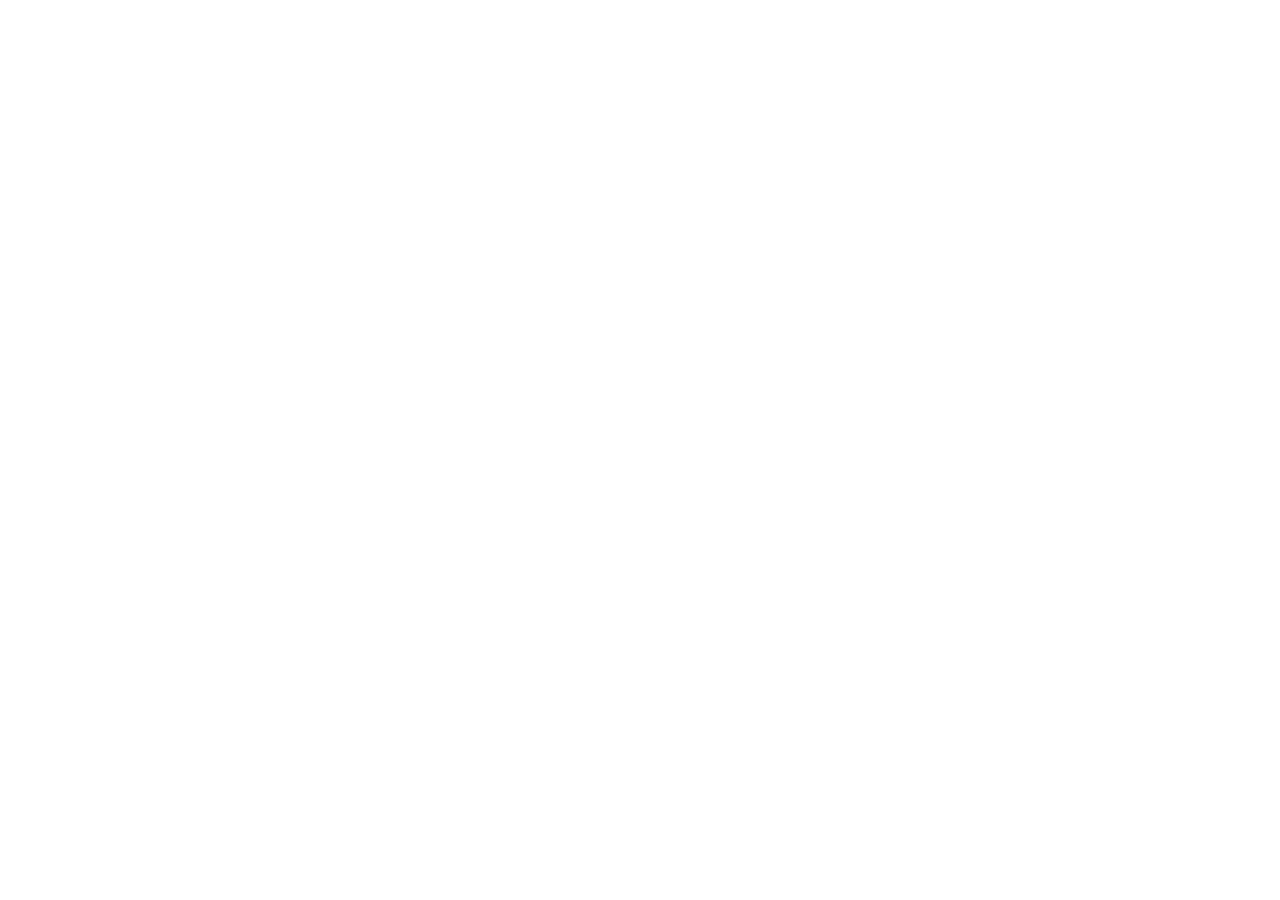
==== commit 96ad1045: "Project page for DACE (NeurIPS 2026) Co-authored-by: Cursor <cursoragent@cursor.com>" ====
--- a/index.html
+++ b/index.html
@@ -1,608 +1,17 @@
 <!DOCTYPE html>
 <html lang="en">
 <head>
-  <meta charset="utf-8">
-  <meta name="viewport" content="width=device-width, initial-scale=1">
-  <title>DACE: Dense Flow from Adaptive Correspondence (NeurIPS 2026)</title>
-  <meta name="description" content="DACE learns which pixels each correspondence unit represents: shared soft pixel-to-unit assignments pool matching evidence and return predicted flow to pixels. Lowest zero-shot Sintel Final and KITTI error among the compared methods.">
-  <meta name="author" content="Cheng-Lin Hsieh, Stella X. Yu">
-  <meta property="og:type" content="website">
-  <meta property="og:title" content="DACE: Dense Flow from Adaptive Correspondence">
-  <meta property="og:description" content="Learning the units of correspondence for dense optical flow. NeurIPS 2026.">
-  <meta property="og:url" content="https://chenglinh.github.io/DACE/">
-  <meta property="og:image" content="https://chenglinh.github.io/DACE/static/img/social.jpg">
-  <meta property="og:image:width" content="1200">
-  <meta property="og:image:height" content="630">
-  <meta name="twitter:card" content="summary_large_image">
-  <meta name="twitter:title" content="DACE: Dense Flow from Adaptive Correspondence">
-  <meta name="twitter:description" content="Learning the units of correspondence for dense optical flow. NeurIPS 2026.">
-  <meta name="twitter:image" content="https://chenglinh.github.io/DACE/static/img/social.jpg">
-  <link rel="icon" href="static/favicon.svg" type="image/svg+xml">
-  <link rel="preload" href="static/fonts/eb-garamond-latin-500-normal.woff2" as="font" type="font/woff2" crossorigin>
-  <link rel="stylesheet" href="static/vendor/katex/katex.min.css">
-  <link rel="stylesheet" href="static/css/style.css">
+<meta charset="utf-8">
+<meta name="viewport" content="width=device-width, initial-scale=1">
+<title>FATE: Flow from Adaptive Token Estimation</title>
+<link rel="canonical" href="https://chenglinh.github.io/FATE/">
+<meta http-equiv="refresh" content="0; url=https://chenglinh.github.io/FATE/">
+<script>
+  var rest = location.pathname.replace(/^\/DACE\/?/, "");
+  location.replace("https://chenglinh.github.io/FATE/" + rest + location.search + location.hash);
+</script>
 </head>
 <body>
-<a class="skip" href="#main">Skip to content</a>
-
-<nav class="topnav" aria-label="Sections">
-  <div class="topnav-inner">
-    <a class="brand" href="#top">DACE</a>
-    <div class="navlinks">
-      <a href="#problem">Problem</a>
-      <a href="#method">Method</a>
-      <a href="#units">Learned units</a>
-      <a href="#results">Results</a>
-      <a href="#analysis">Analysis</a>
-      <a href="#citation">Cite</a>
-    </div>
-  </div>
-</nav>
-
-<header class="hero" id="top">
-  <div class="wrap">
-    <div class="venue">NeurIPS 2026</div>
-    <h1><span class="ac">D</span>ense Flow from <span class="ac">A</span>daptive <span class="ac">C</span>orrespondenc<span class="ac">e</span></h1>
-    <p class="authors">
-      <a href="https://chenglinh.github.io/">Cheng-Lin Hsieh</a>
-      <span class="sep">&middot;</span>
-      <a href="https://web.eecs.umich.edu/~stellayu/">Stella X. Yu</a>
-    </p>
-    <p class="affil">University of Michigan</p>
-    <div class="buttons">
-      <a class="btn" href="https://chenglinh.github.io/papers/dense-flow-adaptive-correspondence.pdf">
-        <svg viewBox="0 0 24 24" aria-hidden="true"><path d="M6 2h8l6 6v14H6z M14 2v6h6" fill="none" stroke="currentColor" stroke-width="2" stroke-linejoin="round"/></svg>Paper</a>
-      <span class="btn disabled" title="Coming soon">
-        <svg viewBox="0 0 24 24" aria-hidden="true"><path d="M5 4l14 16M19 4L5 20" stroke="currentColor" stroke-width="2.4" stroke-linecap="round"/></svg>arXiv <small>soon</small></span>
-      <a class="btn" href="https://github.com/chenglinh/DACE">
-        <svg viewBox="0 0 24 24" aria-hidden="true"><path fill="currentColor" d="M12 .5a11.5 11.5 0 0 0-3.64 22.41c.58.1.79-.25.79-.56v-2c-3.2.7-3.88-1.37-3.88-1.37-.53-1.33-1.28-1.69-1.28-1.69-1.05-.71.08-.7.08-.7 1.16.08 1.77 1.2 1.77 1.2 1.03 1.77 2.71 1.26 3.37.96.1-.75.4-1.26.73-1.55-2.55-.29-5.24-1.28-5.24-5.69 0-1.26.45-2.29 1.19-3.1-.12-.29-.52-1.46.11-3.05 0 0 .97-.31 3.17 1.18a11 11 0 0 1 5.77 0c2.2-1.49 3.17-1.18 3.17-1.18.63 1.59.23 2.76.11 3.05.74.81 1.19 1.84 1.19 3.1 0 4.42-2.69 5.39-5.26 5.68.41.36.78 1.06.78 2.14v3.17c0 .31.21.67.8.56A11.5 11.5 0 0 0 12 .5z"/></svg>Code</a>
-      <a class="btn" href="#citation">
-        <svg viewBox="0 0 24 24" aria-hidden="true"><path d="M7 7h4v4c0 3-2 5-4 6M15 7h4v4c0 3-2 5-4 6" fill="none" stroke="currentColor" stroke-width="2" stroke-linecap="round"/></svg>BibTeX</a>
-    </div>
-
-    <figure class="teaser">
-      <div class="teaser-bar">
-        <div class="pills" role="group" aria-label="Teaser example">
-          <button class="pill" aria-pressed="true" data-teaser="sintel">Sintel</button>
-          <button class="pill" aria-pressed="false" data-teaser="spring">Spring</button>
-        </div>
-        <div class="pills small" role="group" aria-label="Left layer">
-          <span class="pill-label">Left:</span>
-          <button class="pill" aria-pressed="true" data-teaser-left="units">Learned units</button>
-          <button class="pill" aria-pressed="false" data-teaser-left="image">Input image</button>
-        </div>
-      </div>
-      <div class="compare" id="teaser-compare">
-        <img class="layer base" alt="Predicted dense flow" draggable="false">
-        <div class="clip"><img class="layer top" alt="Learned units" draggable="false"></div>
-        <div class="divider" role="slider" tabindex="0" aria-label="Drag to compare" aria-valuemin="0" aria-valuemax="100" aria-valuenow="50"><span class="knob"><svg viewBox="0 0 24 24"><path d="M9 6l-6 6 6 6M15 6l6 6-6 6" fill="none" stroke="currentColor" stroke-width="2.2" stroke-linecap="round" stroke-linejoin="round"/></svg></span></div>
-        <span class="tag tag-left">Learned units</span>
-        <span class="tag tag-right">Predicted dense flow</span>
-        <div class="lens" aria-hidden="true"></div>
-      </div>
-      <figcaption>
-        <b>DACE learns which pixels each correspondence unit represents.</b> White contours outline the learned units:
-        they follow object boundaries and fine structures, and each unit returns its predicted flow to its own pixels.
-        Drag the slider; hover to magnify. <a href="#flow-colors">How to read flow colors</a>
-      </figcaption>
-    </figure>
-  </div>
-</header>
-
-<main id="main">
-
-<section class="tldr wrap">
-  <p class="tldr-text"><span class="kicker">TL;DR</span> Optical flow must combine evidence across pixels without
-    mixing different motions. Modern networks match fixed grid cells and leave it to learning whether a cell's
-    evidence fits the pixels it represents. <b>DACE learns the correspondence units themselves</b>: one set of soft
-    pixel-to-unit assignments gathers each unit's matching evidence and returns its predicted flow to the same pixels.
-    The gains are largest <b>where no match is visible</b> and <b>near motion boundaries</b>.</p>
-  <div class="stats">
-    <div class="stat"><div class="stat-num"><span data-count="2.10" data-dec="2">2.10</span><span class="stat-sep">/</span><span data-count="3.11" data-dec="2">3.11</span></div><div class="stat-label">Sintel Final / KITTI EPE</div><div class="stat-note">lowest zero-shot error among the compared methods</div></div>
-    <div class="stat"><div class="stat-num">42&ndash;52%</div><div class="stat-label">of a fine-grid baseline&rsquo;s error</div><div class="stat-note">comes from the 6&ndash;14% of pixels whose target is occluded or out of frame</div></div>
-    <div class="stat"><div class="stat-num">1.2&ndash;2.6<span class="stat-unit">px</span></div><div class="stat-label">lower EPE where no match is visible</div><div class="stat-note">than WAFT, zero-shot on Sintel and KITTI; 0.25&ndash;0.46&nbsp;px overall</div></div>
-    <div class="stat"><div class="stat-num">0.7&ndash;1.5<span class="stat-unit">px</span></div><div class="stat-label">lower EPE near motion boundaries</div><div class="stat-note">than WAFT, with a quarter as many units</div></div>
-  </div>
-</section>
-
-<section class="wrap narrow abstract" aria-labelledby="abstract-h">
-  <h2 id="abstract-h">Abstract</h2>
-  <p>Reliable optical flow requires combining evidence across pixels without mixing different motions. Modern networks
-    strengthen matching and the use of context, but generally retain fixed-grid correspondence units and link their
-    matching evidence to pixel motion indirectly. We introduce <em>Dense flow from Adaptive CorrespondencE</em> (DACE),
-    which learns the pixel support of correspondence units jointly with motion estimation. Shared soft pixel-to-unit
-    assignments pool matching features, define unit-flow targets, and distribute predicted flow to pixels. Assignments
-    are resolved at image resolution, while matching and refinement operate over fewer units. Under the standard
-    zero-shot protocol, DACE achieves the lowest average flow error on Sintel Final and KITTI among the compared
-    methods. We also find that a small fraction of pixels with occluded or out-of-frame targets accounts for roughly
-    half of the average flow error in a fine-grid baseline. DACE reduces error in these regions and near motion
-    boundaries. Controlled studies support adaptive units as a way to use context while preserving distinct
-    motions.</p>
-</section>
-
-<!-- ============================================================ PROBLEM -->
-<section id="problem" class="section">
-  <div class="wrap narrow sec-head">
-    <div class="eyebrow">The problem</div>
-    <h2>Share evidence across pixels, keep different motions apart</h2>
-    <p class="lead">Edges, weak texture and missing matches need information beyond a single pixel, yet nearby pixels
-      need not share motion. Reliable flow must resolve ambiguity through spatial context without blurring motion
-      boundaries.</p>
-  </div>
-
-  <div class="wrap">
-    <figure class="card fig" id="premise">
-      <div class="premise">
-        <div class="premise-col">
-          <div class="premise-title"><b>(a)</b> Fine structures</div>
-          <p class="premise-desc">A fine structure moves differently from its surroundings.</p>
-          <figure class="pm pm-full"><img src="static/img/problem/a_full.webp" width="1080" height="460" loading="lazy" alt="Fine structures: Image 1, full frame"><figcaption>Image 1 (full)</figcaption></figure>
-          <div class="pm-row two">
-            <figure class="pm"><img src="static/img/problem/a_image1.webp" width="645" height="484" loading="lazy" alt="Image 1 crop"><figcaption>Image 1</figcaption></figure>
-            <figure class="pm"><img src="static/img/problem/a_image2.webp" width="645" height="484" loading="lazy" alt="Image 2 crop"><figcaption>Image 2</figcaption></figure>
-          </div>
-          <div class="pm-row four">
-            <figure class="pm"><img src="static/img/problem/a_detail.webp" width="321" height="321" loading="lazy" alt="Detail"><figcaption>Detail</figcaption></figure>
-            <figure class="pm"><img src="static/img/problem/a_gt.webp" width="321" height="321" loading="lazy" alt="Ground truth flow"><figcaption>GT</figcaption></figure>
-            <figure class="pm"><img src="static/img/problem/a_waft.webp" width="321" height="321" loading="lazy" alt="WAFT flow"><figcaption>WAFT</figcaption></figure>
-            <figure class="pm ours"><img src="static/img/problem/a_dace.webp" width="321" height="321" loading="lazy" alt="DACE flow"><figcaption>DACE</figcaption></figure>
-          </div>
-        </div>
-        <div class="premise-col">
-          <div class="premise-title"><b>(b)</b> Occlusion</div>
-          <p class="premise-desc">A wing hides a background patch in Image&nbsp;2, removing its visible match.</p>
-          <figure class="pm pm-full"><img src="static/img/problem/b_full.webp" width="1080" height="460" loading="lazy" alt="Occlusion: Image 1, full frame"><figcaption>Image 1 (full)</figcaption></figure>
-          <div class="pm-row two">
-            <figure class="pm"><img src="static/img/problem/b_image1.webp" width="645" height="484" loading="lazy" alt="Image 1 crop"><figcaption>Image 1</figcaption></figure>
-            <figure class="pm"><img src="static/img/problem/b_image2.webp" width="645" height="484" loading="lazy" alt="Image 2 crop"><figcaption>Image 2</figcaption></figure>
-          </div>
-          <div class="pm-row four">
-            <figure class="pm"><img src="static/img/problem/b_detail.webp" width="321" height="321" loading="lazy" alt="Detail"><figcaption>Detail</figcaption></figure>
-            <figure class="pm"><img src="static/img/problem/b_gt.webp" width="321" height="321" loading="lazy" alt="Ground truth flow"><figcaption>GT</figcaption></figure>
-            <figure class="pm"><img src="static/img/problem/b_waft.webp" width="321" height="321" loading="lazy" alt="WAFT flow"><figcaption>WAFT</figcaption></figure>
-            <figure class="pm ours"><img src="static/img/problem/b_dace.webp" width="321" height="321" loading="lazy" alt="DACE flow"><figcaption>DACE</figcaption></figure>
-          </div>
-        </div>
-        <div class="premise-col">
-          <div class="premise-title"><b>(c)</b> Shared motion</div>
-          <p class="premise-desc">Different appearances across the car body share coherent motion.</p>
-          <figure class="pm pm-full"><img src="static/img/problem/c_full.webp" width="1080" height="328" loading="lazy" alt="Shared motion: Image 1, full frame"><figcaption>Image 1 (full)</figcaption></figure>
-          <div class="pm-row two">
-            <figure class="pm"><img src="static/img/problem/c_image1.webp" width="645" height="484" loading="lazy" alt="Image 1 crop"><figcaption>Image 1</figcaption></figure>
-            <figure class="pm"><img src="static/img/problem/c_image2.webp" width="645" height="484" loading="lazy" alt="Image 2 crop"><figcaption>Image 2</figcaption></figure>
-          </div>
-          <div class="pm-row four">
-            <figure class="pm"><img src="static/img/problem/c_detail.webp" width="321" height="321" loading="lazy" alt="Detail"><figcaption>Detail</figcaption></figure>
-            <figure class="pm"><img src="static/img/problem/c_gt.webp" width="321" height="321" loading="lazy" alt="Ground truth flow"><figcaption>GT</figcaption></figure>
-            <figure class="pm"><img src="static/img/problem/c_waft.webp" width="321" height="321" loading="lazy" alt="WAFT flow"><figcaption>WAFT</figcaption></figure>
-            <figure class="pm ours"><img src="static/img/problem/c_dace.webp" width="321" height="321" loading="lazy" alt="DACE flow"><figcaption>DACE</figcaption></figure>
-          </div>
-        </div>
-      </div>
-      <figcaption>Gold boxes locate the aligned crops; the bottom row compares ground truth (GT) with zero-shot WAFT
-        and DACE predictions. Colors share a scale per example; gray marks unlabeled ground truth.</figcaption>
-    </figure>
-  </div>
-
-  <div class="wrap narrow">
-    <h3 class="sub">Fixed grids leave the link between evidence and motion to learning</h3>
-    <p>Modern flow networks have improved through richer matching evidence and better use of context: cost volumes,
-      global matching, pretrained features, learned priors, and higher-resolution indexing. Most take fixed grid cells
-      as the correspondence units. Evidence aggregation and flow upsampling then each set up their own association
-      between a unit and the pixels it represents. Whether a unit's matching evidence fits the motion of those pixels
-      is left to learning, especially where observations are weak and neighboring motions conflict.</p>
-    <h3 class="sub">DACE learns the unit itself</h3>
-    <p>DACE learns which pixels make up each correspondence unit. One set of soft pixel-to-unit assignments, resolved
-      at image resolution, plays three roles:</p>
-    <ul class="roles">
-      <li><b>Pool</b> dense image features into each unit's matching features.</li>
-      <li><b>Define</b> each unit's flow target from the ground-truth flow of its pixels.</li>
-      <li><b>Distribute</b> each unit's predicted flow back to its pixels.</li>
-    </ul>
-    <p>Matching and refinement then run over fewer units, while the assignments keep pixel-level control over how
-      evidence and flow are shared near fine structures and motion boundaries.</p>
-  </div>
-</section>
-
-<!-- ============================================================ METHOD -->
-<section id="method" class="section alt">
-  <div class="wrap narrow sec-head">
-    <div class="eyebrow">Method</div>
-    <h2>One set of assignments couples evidence and motion</h2>
-    <p class="lead">The same learned assignments pool dense features, define unit-flow targets, and distribute unit
-      predictions to pixels. Flow supervision trains them jointly with matching.</p>
-  </div>
-
-  <div class="wrap">
-    <figure class="card fig" id="pipeline">
-      <div class="fig-head">
-        <div class="fig-title">The pipeline, step by step</div>
-        <div class="pills small" role="group" aria-label="Pipeline step">
-          <button class="pill" aria-pressed="true" data-step="0">All</button>
-          <button class="pill" aria-pressed="false" data-step="1">1 Features</button>
-          <button class="pill" aria-pressed="false" data-step="2">2 Assignments</button>
-          <button class="pill" aria-pressed="false" data-step="3">3 Unit features</button>
-          <button class="pill" aria-pressed="false" data-step="4">4 Matching</button>
-          <button class="pill" aria-pressed="false" data-step="5">5 Broadcasting</button>
-          <button class="pill" aria-pressed="false" data-step="6">Training</button>
-        </div>
-      </div>
-      <div class="pipeline-stage">
-        <img src="static/img/method/pipeline.webp" width="2558" height="800" alt="DACE pipeline: feature extraction, soft pixel-to-unit assignments, adaptive pooling and local attention, unit matching and refinement, and adaptive broadcasting back to dense flow, with three training losses">
-        <svg class="pipeline-overlay" viewBox="0 0 787 246" preserveAspectRatio="none" aria-hidden="true"></svg>
-      </div>
-      <div class="step-text" id="step-text" aria-live="polite"></div>
-    </figure>
-  </div>
-
-  <div class="wrap narrow">
-    <h3 class="sub">Each pixel predicts a Gaussian over nearby unit anchors</h3>
-    <p>Each unit has an anchor \(q\) on a regular lattice, which fixes the unit count; its pixel support is learned.
-      Pixel \(x\) spreads its weight over the \(3\times3\) anchors around its own cell. A compact head predicts a
-      Gaussian with mean \(\mu_x\) and inverse covariance \(G_x\) over the anchor offsets \(\delta_{xq}\), and
-      normalizes its scores into assignment weights:</p>
-    <div class="eq eq-pair">
-      <div>\[ a_{xq} = -\tfrac12\big(\delta_{xq}-\mu_x\big)^{\!\top} G_x\,\big(\delta_{xq}-\mu_x\big), \]</div>
-      <div>\[ P_{xq}=\frac{\exp a_{xq}}{\sum_{r\in\mathcal N(x)}\exp a_{xr}}. \]</div>
-    </div>
-    <p>A row of \(P\) gives one pixel's weights over nearby units; a column gives one unit's support, which can take an
-      irregular shape and extend across cell borders.</p>
-  </div>
-
-  <div class="wrap">
-    <figure class="card fig" id="assign-demo">
-      <div class="fig-head">
-        <div class="fig-title">Try it: one pixel's assignment weights</div>
-        <div class="pills small" role="group" aria-label="Presets">
-          <button class="pill" aria-pressed="false" data-preset="interior">Inside a region</button>
-          <button class="pill" aria-pressed="false" data-preset="boundary">Near a motion boundary</button>
-          <button class="pill" aria-pressed="false" data-preset="edge">Along one direction</button>
-        </div>
-      </div>
-      <div class="assign-layout">
-        <div class="assign-canvas-wrap">
-          <svg id="assign-svg" viewBox="0 0 420 420" role="img" aria-label="Three by three unit anchors with a draggable Gaussian mean"></svg>
-          <p class="hint">Drag the orange point \(\mu_x\) to move the Gaussian.</p>
-        </div>
-        <div class="assign-side">
-          <label class="slider">Spread <span id="v-spread"></span><input type="range" id="s-spread" min="0.15" max="1.6" step="0.01" value="0.75"></label>
-          <label class="slider">Elongation <span id="v-elong"></span><input type="range" id="s-elong" min="1" max="5" step="0.05" value="1"></label>
-          <label class="slider">Orientation <span id="v-rot"></span><input type="range" id="s-rot" min="0" max="180" step="1" value="0"></label>
-          <div class="entropy">
-            <div class="entropy-head"><span>How spread out the weights are</span><b id="v-entropy"></b></div>
-            <div class="entropy-track"><div class="entropy-mark" id="entropy-mark"></div></div>
-            <div class="entropy-scale"><span>one unit</span><span>shared by many</span></div>
-          </div>
-          <p class="assign-msg" id="assign-msg"></p>
-        </div>
-      </div>
-    </figure>
-
-    <figure class="card fig" id="structure">
-      <div class="fig-head"><div class="fig-title">In the trained model: a row and a column of \(P\)</div></div>
-      <img class="structure-img" src="static/img/method/structure.webp" width="1683" height="530" loading="lazy"
-        alt="A moving blade from Sintel with two examined pixels. Near the motion boundary, the pixel puts all its weight on a neighboring blade unit whose support follows the boundary. Inside the blade, three units share the pixel's weight and the unit's support is broad.">
-      <figcaption><b>Learned assignments adapt units to motion structure.</b> (a) The moving blade from Image&nbsp;1 in
-        the pipeline above; gold boxes mark the two pixels \(x\). (b, d) Assignment weights of \(x\) over nearby
-        anchors, a row of \(P\). (c, e) Support of its most strongly associated unit \(q\), a column of \(P\). Near
-        the motion boundary, \(x\) favors a neighboring blade unit over its own cell's background unit, so pixels of
-        one cell contribute to different units; the support of \(q\) follows the boundary. Inside the blade, several
-        units share its weight, giving broad, soft support.</figcaption>
-    </figure>
-  </div>
-
-  <div class="wrap narrow">
-    <p class="callout">Because matching runs on units, <b>a pixel with a weak or missing match draws on the evidence
-      gathered for its units</b>, while its own assignments control how flow is shared near motion boundaries.</p>
-
-    <h3 class="sub">Learned from flow supervision alone</h3>
-    <p>No segmentation labels: three losses on ground-truth flow train the units and the assignments jointly.</p>
-  </div>
-  <div class="wrap">
-    <div class="losses">
-      <div class="loss card">
-        <div class="loss-tag">Unit flow</div>
-        <p>Each unit predicts the flow of its current pixel support, supervised by ground-truth flow pooled through
-          \(P\).</p>
-      </div>
-      <div class="loss card">
-        <div class="loss-tag">Assignment</div>
-        <p>Each pixel's assignments learn to favor neighboring unit predictions that are compatible with its own
-          ground-truth flow.</p>
-      </div>
-      <div class="loss card">
-        <div class="loss-tag">Flow reconstruction</div>
-        <p>Ground-truth flow pooled into units and broadcast back through \(P\) should match the original, so the
-          grouping preserves motion boundaries.</p>
-      </div>
-    </div>
-  </div>
-</section>
-
-<!-- ============================================================ LEARNED UNITS -->
-<section id="units" class="section">
-  <div class="wrap narrow sec-head">
-    <div class="eyebrow">Learned units</div>
-    <h2>Units follow motion structure</h2>
-    <p class="lead">Each unit's support is learned from flow alone. In the zero-shot model, supports follow fine
-      structures and object boundaries, and neighboring units separate foreground from background motion.</p>
-  </div>
-  <div class="wrap">
-    <figure class="card fig" id="supports">
-      <div class="fig-head"><div class="fig-title">Individual units</div></div>
-      <div class="supports">
-        <div class="unit-ex">
-          <figure class="pm wide"><img src="static/img/units/a1_image1.webp" width="774" height="581" loading="lazy" alt="Image 1 context"><figcaption>Image 1</figcaption></figure>
-          <figure class="pm"><img src="static/img/units/a1_support.webp" width="582" height="582" loading="lazy" alt="One learned unit support"><figcaption>Learned support</figcaption></figure>
-          <figure class="pm"><img src="static/img/units/a1_gt.webp" width="582" height="582" loading="lazy" alt="Ground-truth flow with the same support"><figcaption>Ground truth</figcaption></figure>
-        </div>
-        <div class="unit-ex">
-          <figure class="pm wide"><img src="static/img/units/a2_image1.webp" width="774" height="581" loading="lazy" alt="Image 1 context"><figcaption>Image 1</figcaption></figure>
-          <figure class="pm"><img src="static/img/units/a2_support.webp" width="582" height="582" loading="lazy" alt="One learned unit support"><figcaption>Learned support</figcaption></figure>
-          <figure class="pm"><img src="static/img/units/a2_gt.webp" width="582" height="582" loading="lazy" alt="Ground-truth flow with the same support"><figcaption>Ground truth</figcaption></figure>
-        </div>
-        <div class="unit-ex">
-          <figure class="pm wide"><img src="static/img/units/a3_image1.webp" width="774" height="581" loading="lazy" alt="Image 1 context"><figcaption>Image 1</figcaption></figure>
-          <figure class="pm"><img src="static/img/units/a3_support.webp" width="582" height="582" loading="lazy" alt="One learned unit support"><figcaption>Learned support</figcaption></figure>
-          <figure class="pm"><img src="static/img/units/a3_gt.webp" width="582" height="582" loading="lazy" alt="Ground-truth flow with the same support"><figcaption>Ground truth</figcaption></figure>
-        </div>
-        <div class="unit-ex">
-          <figure class="pm wide"><img src="static/img/units/a4_image1.webp" width="774" height="581" loading="lazy" alt="Image 1 context"><figcaption>Image 1</figcaption></figure>
-          <figure class="pm"><img src="static/img/units/a4_support.webp" width="582" height="582" loading="lazy" alt="One learned unit support"><figcaption>Learned support</figcaption></figure>
-          <figure class="pm"><img src="static/img/units/a4_gt.webp" width="582" height="582" loading="lazy" alt="Ground-truth flow with the same support"><figcaption>Ground truth</figcaption></figure>
-        </div>
-      </div>
-      <figcaption>White contours show one unit's learned support; black dashes mark its original lattice cell. Gold
-        boxes locate the enlarged crops. Contours show the strongest assignment; the model keeps soft weights. Gray
-        ground-truth pixels are unlabeled.</figcaption>
-    </figure>
-
-    <figure class="card fig" id="partition">
-      <div class="fig-head">
-        <div class="fig-title">Same motion, two partitions</div>
-        <div class="pills small" role="group" aria-label="Partition example">
-          <button class="pill" aria-pressed="true" data-part="b1">Slats</button>
-          <button class="pill" aria-pressed="false" data-part="b2">Bent body</button>
-        </div>
-      </div>
-      <div class="partition">
-        <div class="part-inputs">
-          <figure class="mini"><div class="mini-img"><img id="part-image" alt="Image 1 crop" draggable="false"></div><figcaption>Image 1</figcaption></figure>
-          <figure class="mini"><div class="mini-img"><img id="part-groups" alt="Learned groups" draggable="false"></div><figcaption>Learned groups</figcaption></figure>
-        </div>
-        <div class="compare" id="part-compare">
-          <img class="layer base" alt="Ground-truth flow with learned groups" draggable="false">
-          <div class="clip"><img class="layer top" alt="Ground-truth flow with original cells" draggable="false"></div>
-          <div class="divider" role="slider" tabindex="0" aria-label="Drag to compare original cells and learned groups" aria-valuemin="0" aria-valuemax="100" aria-valuenow="50"><span class="knob"><svg viewBox="0 0 24 24"><path d="M9 6l-6 6 6 6M15 6l6 6-6 6" fill="none" stroke="currentColor" stroke-width="2.2" stroke-linecap="round" stroke-linejoin="round"/></svg></span></div>
-          <span class="tag tag-left">GT: original cells</span>
-          <span class="tag tag-right">GT: learned groups</span>
-          <div class="lens" aria-hidden="true"></div>
-        </div>
-      </div>
-      <figcaption>Both sides of the slider show the same ground-truth flow; only the partition changes. Neighboring
-        groups follow slat edges and a bent body outline, separating foreground and background motion. All groups in
-        the crop are shown.</figcaption>
-    </figure>
-  </div>
-</section>
-
-<!-- ============================================================ RESULTS -->
-<section id="results" class="section alt">
-  <div class="wrap narrow sec-head">
-    <div class="eyebrow">Results</div>
-    <h2>Lowest zero-shot error on Sintel Final and KITTI</h2>
-    <p class="lead">All models train on the synthetic FlyingChairs and FlyingThings3D datasets and are tested on
-      Sintel and KITTI without target-domain flow training.</p>
-  </div>
-  <div class="wrap">
-    <figure class="card fig" id="fig-zeroshot">
-      <div class="fig-head">
-        <div class="fig-title">Error versus compute</div>
-        <div class="pills small" role="group" aria-label="Metric" data-group="zs-metric">
-          <button class="pill" aria-pressed="true" data-metric="sintelFinal">Sintel Final</button>
-          <button class="pill" aria-pressed="false" data-metric="sintelClean">Sintel Clean</button>
-          <button class="pill" aria-pressed="false" data-metric="kittiEPE">KITTI EPE</button>
-          <button class="pill" aria-pressed="false" data-metric="kittiFl">KITTI Fl</button>
-        </div>
-      </div>
-      <div class="split">
-        <div class="chart" id="chart-zs-scatter"></div>
-        <div class="chart" id="chart-zs-rank"></div>
-      </div>
-      <figcaption>Lower is better. Left: error versus compute for one 540&times;960 image pair; the dashed line links
-        the most accurate method at each budget. Right: all methods, ranked.</figcaption>
-      <details class="numbers" data-table="zeroShot"><summary>Show the numbers</summary></details>
-    </figure>
-
-    <figure class="card fig" id="fig-regions">
-      <div class="fig-head">
-        <div class="fig-title">Where the error is, and where DACE reduces it</div>
-      </div>
-      <div class="regions-stack">
-        <div class="chart" id="chart-concentration"></div>
-        <div>
-          <div class="legend-inline"><span class="lg sq waft">WAFT</span><span class="lg sq dace">DACE</span></div>
-          <div class="chart" id="chart-regions"></div>
-        </div>
-      </div>
-      <figcaption>Top: pixels whose target is occluded or out of frame are 6&ndash;14% of valid pixels, yet they account
-        for 42&ndash;52% of the fine-grid baseline WAFT&rsquo;s error. Bottom: EPE pooled over each region; the right
-        column gives DACE&rsquo;s change from WAFT in pixels, against 0.25&ndash;0.46&nbsp;px overall on Sintel and
-        KITTI. Things is the in-distribution test split; there the missing-target
-        region includes only out-of-frame pixels. Near motion boundaries means 5&times;5 neighborhoods of ground-truth
-        flow changes above 2&nbsp;pixels, which can overlap both other regions.</figcaption>
-      <details class="numbers" data-table="regions"><summary>Show the numbers</summary></details>
-    </figure>
-
-    <div class="card fig gallery" id="gallery">
-      <div class="fig-head"><div class="fig-title">Zero-shot examples</div><span class="fig-note">WAFT estimates flow for four times as many units</span></div>
-      <div class="thumbs" role="group" aria-label="Examples"></div>
-      <div class="gallery-head">
-        <div>
-          <div class="ex-title" id="ex-title"></div>
-          <div class="ex-meta" id="ex-meta"></div>
-        </div>
-      </div>
-      <p class="ex-caption" id="ex-caption"></p>
-      <div class="minis">
-        <figure class="mini" data-layer="image1"><div class="mini-img"><img alt="Image 1" draggable="false"><span class="mark"></span></div><figcaption>Image 1</figcaption></figure>
-        <figure class="mini" data-layer="image2"><div class="mini-img"><img alt="Image 2" draggable="false"><span class="mark"></span></div><figcaption>Image 2</figcaption></figure>
-        <figure class="mini" data-layer="gt"><div class="mini-img"><img alt="Ground-truth flow" draggable="false"><span class="mark"></span></div><figcaption>Ground truth</figcaption></figure>
-        <figure class="mini" data-layer="occ"><div class="mini-img"><img alt="Target visibility" draggable="false"><span class="mark"></span></div><figcaption><span class="sw-occ"></span>Target occluded or out of frame</figcaption></figure>
-      </div>
-      <div class="compare" id="gallery-compare">
-        <img class="layer base" alt="DACE flow" draggable="false">
-        <div class="clip"><img class="layer top" alt="WAFT flow" draggable="false"></div>
-        <div class="divider" role="slider" tabindex="0" aria-label="Drag to compare WAFT and DACE" aria-valuemin="0" aria-valuemax="100" aria-valuenow="50"><span class="knob"><svg viewBox="0 0 24 24"><path d="M9 6l-6 6 6 6M15 6l6 6-6 6" fill="none" stroke="currentColor" stroke-width="2.2" stroke-linecap="round" stroke-linejoin="round"/></svg></span></div>
-        <span class="tag tag-left">WAFT</span>
-        <span class="tag tag-right">DACE (ours)</span>
-        <div class="lens" aria-hidden="true"></div>
-        <span class="mark"></span>
-      </div>
-      <p class="gallery-hint">Drag to compare WAFT and DACE. Hover to magnify; the panels above mark the same point.</p>
-      <details class="reading" id="flow-colors">
-        <summary>How to read these images</summary>
-        <div class="reading-body">
-          <canvas id="colorwheel" width="132" height="132" aria-label="Optical flow color wheel"></canvas>
-          <p><b>Hue</b> gives the direction of motion and <b>color intensity</b> its speed; white means no motion.
-            Ground truth and both predictions share one color scale per example. In the visibility map, <b>blue</b>
-            marks pixels whose target is occluded or out of frame, gray the other valid pixels, and black excluded
-            pixels. Black in the ground truth marks missing labels; KITTI's sparse labels are enlarged for display.</p>
-        </div>
-      </details>
-    </div>
-  </div>
-</section>
-
-<!-- ============================================================ ANALYSIS -->
-<section id="analysis" class="section">
-  <div class="wrap narrow sec-head">
-    <div class="eyebrow">Analysis</div>
-    <h2>Adaptive units beat fixed grids at the same unit count</h2>
-    <p class="lead">To test the formulation itself, we compare DACE with fixed-grid controls that share its backbone,
-      feature resolution, unit count, refinement framework, and training recipe.</p>
-  </div>
-  <div class="wrap">
-    <figure class="card fig" id="fig-setup">
-      <div class="fig-head"><div class="fig-title">The setup: the same model with different units</div></div>
-      <div class="setup">
-        <figure class="su"><svg viewBox="-1 -1 162 162" aria-hidden="true"><defs><pattern id="su-waft-hatch" width="6" height="6" patternUnits="userSpaceOnUse" patternTransform="rotate(45)"><rect width="2.5" height="6" fill="#D64545" opacity=".6"/></pattern></defs><rect width="160" height="160" fill="#DDE5EC"/><path d="M0 70L0 80L0 90L0 100L0 110L0 120L0 130L0 140L0 150L0 160L10 160L20 160L30 160L40 160L50 160L60 160L70 160L80 160L90 160L100 160L110 160L120 160L130 160L140 160L150 160L160 160L160 150L160 140L150 140L140 140L140 130L130 130L130 120L120 120L120 110L110 110L110 100L110 90L100 90L100 80L90 80L90 70L80 70L70 70L60 70L60 60L50 60L40 60L30 60L30 50L20 50L20 40L10 40L10 30L0 30L0 40L0 50L0 60Z" fill="#F5B07A"/><path d="M10 0V160M0 10H160M20 0V160M0 20H160M30 0V160M0 30H160M40 0V160M0 40H160M50 0V160M0 50H160M60 0V160M0 60H160M70 0V160M0 70H160M80 0V160M0 80H160M90 0V160M0 90H160M100 0V160M0 100H160M110 0V160M0 110H160M120 0V160M0 120H160M130 0V160M0 130H160M140 0V160M0 140H160M150 0V160M0 150H160" stroke="#fff" stroke-opacity=".55" stroke-width=".6" fill="none"/><path d="M10 40L20 40L20 30L20 20L10 20L0 20L0 30L0 40ZM30 60L40 60L40 50L40 40L30 40L20 40L20 50L20 60ZM60 70L60 80L70 80L80 80L90 80L100 80L100 70L100 60L90 60L80 60L70 60L60 60ZM100 100L100 110L100 120L110 120L120 120L120 110L120 100L120 90L120 80L110 80L100 80L100 90ZM140 140L140 130L140 120L130 120L120 120L120 130L120 140L130 140Z" fill="url(#su-waft-hatch)"/><path d="M0 20h10M0 40h10M0 60h10M0 80h10M0 100h10M0 120h10M0 140h10M20 0v10M20 10v10M10 20h10M20 20v10M20 30v10M10 40h10M20 40v10M20 50v10M10 60h10M20 60v10M20 70v10M10 80h10M20 80v10M20 90v10M10 100h10M20 100v10M20 110v10M10 120h10M20 120v10M20 130v10M10 140h10M20 140v10M20 150v10M20 20h10M20 40h10M20 60h10M20 80h10M20 100h10M20 120h10M20 140h10M40 0v10M40 10v10M30 20h10M40 20v10M40 30v10M30 40h10M40 40v10M40 50v10M30 60h10M40 60v10M40 70v10M30 80h10M40 80v10M40 90v10M30 100h10M40 100v10M40 110v10M30 120h10M40 120v10M40 130v10M30 140h10M40 140v10M40 150v10M40 20h10M40 40h10M40 60h10M40 80h10M40 100h10M40 120h10M40 140h10M60 0v10M60 10v10M50 20h10M60 20v10M60 30v10M50 40h10M60 40v10M60 50v10M50 60h10M60 60v10M60 70v10M50 80h10M60 80v10M60 90v10M50 100h10M60 100v10M60 110v10M50 120h10M60 120v10M60 130v10M50 140h10M60 140v10M60 150v10M60 20h10M60 40h10M60 60h10M60 80h10M60 100h10M60 120h10M60 140h10M80 0v10M80 10v10M70 20h10M80 20v10M80 30v10M70 40h10M80 40v10M80 50v10M70 60h10M80 60v10M80 70v10M70 80h10M80 80v10M80 90v10M70 100h10M80 100v10M80 110v10M70 120h10M80 120v10M80 130v10M70 140h10M80 140v10M80 150v10M80 20h10M80 40h10M80 60h10M80 80h10M80 100h10M80 120h10M80 140h10M100 0v10M100 10v10M90 20h10M100 20v10M100 30v10M90 40h10M100 40v10M100 50v10M90 60h10M100 60v10M100 70v10M90 80h10M100 80v10M100 90v10M90 100h10M100 100v10M100 110v10M90 120h10M100 120v10M100 130v10M90 140h10M100 140v10M100 150v10M100 20h10M100 40h10M100 60h10M100 80h10M100 100h10M100 120h10M100 140h10M120 0v10M120 10v10M110 20h10M120 20v10M120 30v10M110 40h10M120 40v10M120 50v10M110 60h10M120 60v10M120 70v10M110 80h10M120 80v10M120 90v10M110 100h10M120 100v10M120 110v10M110 120h10M120 120v10M120 130v10M110 140h10M120 140v10M120 150v10M120 20h10M120 40h10M120 60h10M120 80h10M120 100h10M120 120h10M120 140h10M140 0v10M140 10v10M130 20h10M140 20v10M140 30v10M130 40h10M140 40v10M140 50v10M130 60h10M140 60v10M140 70v10M130 80h10M140 80v10M140 90v10M130 100h10M140 100v10M140 110v10M130 120h10M140 120v10M140 130v10M130 140h10M140 140v10M140 150v10M140 20h10M140 40h10M140 60h10M140 80h10M140 100h10M140 120h10M140 140h10M150 20h10M150 40h10M150 60h10M150 80h10M150 100h10M150 120h10M150 140h10" stroke="#34495E" stroke-width="1.6" stroke-linecap="square" fill="none"/><circle cx="10.0" cy="10.0" r="1.8" fill="#34495E"/><circle cx="10.0" cy="30.0" r="1.8" fill="#34495E"/><circle cx="10.0" cy="50.0" r="1.8" fill="#34495E"/><circle cx="10.0" cy="70.0" r="1.8" fill="#34495E"/><circle cx="10.0" cy="90.0" r="1.8" fill="#34495E"/><circle cx="10.0" cy="110.0" r="1.8" fill="#34495E"/><circle cx="10.0" cy="130.0" r="1.8" fill="#34495E"/><circle cx="10.0" cy="150.0" r="1.8" fill="#34495E"/><circle cx="30.0" cy="10.0" r="1.8" fill="#34495E"/><circle cx="30.0" cy="30.0" r="1.8" fill="#34495E"/><circle cx="30.0" cy="50.0" r="1.8" fill="#34495E"/><circle cx="30.0" cy="70.0" r="1.8" fill="#34495E"/><circle cx="30.0" cy="90.0" r="1.8" fill="#34495E"/><circle cx="30.0" cy="110.0" r="1.8" fill="#34495E"/><circle cx="30.0" cy="130.0" r="1.8" fill="#34495E"/><circle cx="30.0" cy="150.0" r="1.8" fill="#34495E"/><circle cx="50.0" cy="10.0" r="1.8" fill="#34495E"/><circle cx="50.0" cy="30.0" r="1.8" fill="#34495E"/><circle cx="50.0" cy="50.0" r="1.8" fill="#34495E"/><circle cx="50.0" cy="70.0" r="1.8" fill="#34495E"/><circle cx="50.0" cy="90.0" r="1.8" fill="#34495E"/><circle cx="50.0" cy="110.0" r="1.8" fill="#34495E"/><circle cx="50.0" cy="130.0" r="1.8" fill="#34495E"/><circle cx="50.0" cy="150.0" r="1.8" fill="#34495E"/><circle cx="70.0" cy="10.0" r="1.8" fill="#34495E"/><circle cx="70.0" cy="30.0" r="1.8" fill="#34495E"/><circle cx="70.0" cy="50.0" r="1.8" fill="#34495E"/><circle cx="70.0" cy="70.0" r="1.8" fill="#34495E"/><circle cx="70.0" cy="90.0" r="1.8" fill="#34495E"/><circle cx="70.0" cy="110.0" r="1.8" fill="#34495E"/><circle cx="70.0" cy="130.0" r="1.8" fill="#34495E"/><circle cx="70.0" cy="150.0" r="1.8" fill="#34495E"/><circle cx="90.0" cy="10.0" r="1.8" fill="#34495E"/><circle cx="90.0" cy="30.0" r="1.8" fill="#34495E"/><circle cx="90.0" cy="50.0" r="1.8" fill="#34495E"/><circle cx="90.0" cy="70.0" r="1.8" fill="#34495E"/><circle cx="90.0" cy="90.0" r="1.8" fill="#34495E"/><circle cx="90.0" cy="110.0" r="1.8" fill="#34495E"/><circle cx="90.0" cy="130.0" r="1.8" fill="#34495E"/><circle cx="90.0" cy="150.0" r="1.8" fill="#34495E"/><circle cx="110.0" cy="10.0" r="1.8" fill="#34495E"/><circle cx="110.0" cy="30.0" r="1.8" fill="#34495E"/><circle cx="110.0" cy="50.0" r="1.8" fill="#34495E"/><circle cx="110.0" cy="70.0" r="1.8" fill="#34495E"/><circle cx="110.0" cy="90.0" r="1.8" fill="#34495E"/><circle cx="110.0" cy="110.0" r="1.8" fill="#34495E"/><circle cx="110.0" cy="130.0" r="1.8" fill="#34495E"/><circle cx="110.0" cy="150.0" r="1.8" fill="#34495E"/><circle cx="130.0" cy="10.0" r="1.8" fill="#34495E"/><circle cx="130.0" cy="30.0" r="1.8" fill="#34495E"/><circle cx="130.0" cy="50.0" r="1.8" fill="#34495E"/><circle cx="130.0" cy="70.0" r="1.8" fill="#34495E"/><circle cx="130.0" cy="90.0" r="1.8" fill="#34495E"/><circle cx="130.0" cy="110.0" r="1.8" fill="#34495E"/><circle cx="130.0" cy="130.0" r="1.8" fill="#34495E"/><circle cx="130.0" cy="150.0" r="1.8" fill="#34495E"/><circle cx="150.0" cy="10.0" r="1.8" fill="#34495E"/><circle cx="150.0" cy="30.0" r="1.8" fill="#34495E"/><circle cx="150.0" cy="50.0" r="1.8" fill="#34495E"/><circle cx="150.0" cy="70.0" r="1.8" fill="#34495E"/><circle cx="150.0" cy="90.0" r="1.8" fill="#34495E"/><circle cx="150.0" cy="110.0" r="1.8" fill="#34495E"/><circle cx="150.0" cy="130.0" r="1.8" fill="#34495E"/><circle cx="150.0" cy="150.0" r="1.8" fill="#34495E"/><rect width="160" height="160" fill="none" stroke="#34495E" stroke-width="1.6"/></svg><figcaption><b>WAFT</b><span>released fine-grid model: one unit per 2&times;2 pixels, four times as many units</span></figcaption></figure>
-        <figure class="su"><svg viewBox="-1 -1 162 162" aria-hidden="true"><defs><pattern id="su-grid-hatch" width="6" height="6" patternUnits="userSpaceOnUse" patternTransform="rotate(45)"><rect width="2.5" height="6" fill="#D64545" opacity=".6"/></pattern></defs><rect width="160" height="160" fill="#DDE5EC"/><path d="M0 70L0 80L0 90L0 100L0 110L0 120L0 130L0 140L0 150L0 160L10 160L20 160L30 160L40 160L50 160L60 160L70 160L80 160L90 160L100 160L110 160L120 160L130 160L140 160L150 160L160 160L160 150L160 140L150 140L140 140L140 130L130 130L130 120L120 120L120 110L110 110L110 100L110 90L100 90L100 80L90 80L90 70L80 70L70 70L60 70L60 60L50 60L40 60L30 60L30 50L20 50L20 40L10 40L10 30L0 30L0 40L0 50L0 60Z" fill="#F5B07A"/><path d="M10 0V160M0 10H160M20 0V160M0 20H160M30 0V160M0 30H160M40 0V160M0 40H160M50 0V160M0 50H160M60 0V160M0 60H160M70 0V160M0 70H160M80 0V160M0 80H160M90 0V160M0 90H160M100 0V160M0 100H160M110 0V160M0 110H160M120 0V160M0 120H160M130 0V160M0 130H160M140 0V160M0 140H160M150 0V160M0 150H160" stroke="#fff" stroke-opacity=".55" stroke-width=".6" fill="none"/><path d="M0 50L0 60L0 70L0 80L10 80L20 80L30 80L40 80L50 80L60 80L70 80L80 80L80 90L80 100L80 110L80 120L90 120L100 120L110 120L120 120L120 110L120 100L120 90L120 80L120 70L120 60L120 50L120 40L110 40L100 40L90 40L80 40L70 40L60 40L50 40L40 40L40 30L40 20L40 10L40 0L30 0L20 0L10 0L0 0L0 10L0 20L0 30L0 40ZM140 120L130 120L120 120L120 130L120 140L120 150L120 160L130 160L140 160L150 160L160 160L160 150L160 140L160 130L160 120L150 120Z" fill="url(#su-grid-hatch)"/><path d="M0 40h10M0 80h10M0 120h10M10 40h10M10 80h10M10 120h10M20 40h10M20 80h10M20 120h10M40 0v10M40 10v10M40 20v10M40 30v10M30 40h10M40 40v10M40 50v10M40 60v10M40 70v10M30 80h10M40 80v10M40 90v10M40 100v10M40 110v10M30 120h10M40 120v10M40 130v10M40 140v10M40 150v10M40 40h10M40 80h10M40 120h10M50 40h10M50 80h10M50 120h10M60 40h10M60 80h10M60 120h10M80 0v10M80 10v10M80 20v10M80 30v10M70 40h10M80 40v10M80 50v10M80 60v10M80 70v10M70 80h10M80 80v10M80 90v10M80 100v10M80 110v10M70 120h10M80 120v10M80 130v10M80 140v10M80 150v10M80 40h10M80 80h10M80 120h10M90 40h10M90 80h10M90 120h10M100 40h10M100 80h10M100 120h10M120 0v10M120 10v10M120 20v10M120 30v10M110 40h10M120 40v10M120 50v10M120 60v10M120 70v10M110 80h10M120 80v10M120 90v10M120 100v10M120 110v10M110 120h10M120 120v10M120 130v10M120 140v10M120 150v10M120 40h10M120 80h10M120 120h10M130 40h10M130 80h10M130 120h10M140 40h10M140 80h10M140 120h10M150 40h10M150 80h10M150 120h10" stroke="#34495E" stroke-width="1.6" stroke-linecap="square" fill="none"/><circle cx="20.0" cy="20.0" r="2.6" fill="#34495E"/><circle cx="20.0" cy="60.0" r="2.6" fill="#34495E"/><circle cx="20.0" cy="100.0" r="2.6" fill="#34495E"/><circle cx="20.0" cy="140.0" r="2.6" fill="#34495E"/><circle cx="60.0" cy="20.0" r="2.6" fill="#34495E"/><circle cx="60.0" cy="60.0" r="2.6" fill="#34495E"/><circle cx="60.0" cy="100.0" r="2.6" fill="#34495E"/><circle cx="60.0" cy="140.0" r="2.6" fill="#34495E"/><circle cx="100.0" cy="20.0" r="2.6" fill="#34495E"/><circle cx="100.0" cy="60.0" r="2.6" fill="#34495E"/><circle cx="100.0" cy="100.0" r="2.6" fill="#34495E"/><circle cx="100.0" cy="140.0" r="2.6" fill="#34495E"/><circle cx="140.0" cy="20.0" r="2.6" fill="#34495E"/><circle cx="140.0" cy="60.0" r="2.6" fill="#34495E"/><circle cx="140.0" cy="100.0" r="2.6" fill="#34495E"/><circle cx="140.0" cy="140.0" r="2.6" fill="#34495E"/><rect width="160" height="160" fill="none" stroke="#34495E" stroke-width="1.6"/></svg><figcaption><b>Fixed grid, same unit count</b><span>one unit per 4&times;4 pixels</span><em class="chip">+ local attention</em></figcaption></figure>
-        <figure class="su ours"><svg viewBox="-1 -1 162 162" aria-hidden="true"><defs><pattern id="su-dace-hatch" width="6" height="6" patternUnits="userSpaceOnUse" patternTransform="rotate(45)"><rect width="2.5" height="6" fill="#D64545" opacity=".6"/></pattern></defs><rect width="160" height="160" fill="#DDE5EC"/><path d="M0 70L0 80L0 90L0 100L0 110L0 120L0 130L0 140L0 150L0 160L10 160L20 160L30 160L40 160L50 160L60 160L70 160L80 160L90 160L100 160L110 160L120 160L130 160L140 160L150 160L160 160L160 150L160 140L150 140L140 140L140 130L130 130L130 120L120 120L120 110L110 110L110 100L110 90L100 90L100 80L90 80L90 70L80 70L70 70L60 70L60 60L50 60L40 60L30 60L30 50L20 50L20 40L10 40L10 30L0 30L0 40L0 50L0 60Z" fill="#F5B07A"/><path d="M10 0V160M0 10H160M20 0V160M0 20H160M30 0V160M0 30H160M40 0V160M0 40H160M50 0V160M0 50H160M60 0V160M0 60H160M70 0V160M0 70H160M80 0V160M0 80H160M90 0V160M0 90H160M100 0V160M0 100H160M110 0V160M0 110H160M120 0V160M0 120H160M130 0V160M0 130H160M140 0V160M0 140H160M150 0V160M0 150H160" stroke="#fff" stroke-opacity=".55" stroke-width=".6" fill="none"/><path d="M0 30h10M10 30v10M0 80h10M0 120h10M10 40h10M20 40v10M10 80h10M10 120h10M20 50h10M30 50v10M20 80h10M20 120h10M40 0v10M40 10v10M40 20v10M40 30v10M40 40v10M30 50h10M30 60h10M30 80h10M40 80v10M40 90v10M40 100v10M40 110v10M30 120h10M40 120v10M40 130v10M40 140v10M40 150v10M40 40h10M40 60h10M50 70v10M40 80h10M40 120h10M50 40h10M50 60h10M60 60v10M50 70h10M50 120h10M60 40h10M60 70h10M60 120h10M80 0v10M80 10v10M80 20v10M80 30v10M70 40h10M80 40v10M80 50v10M80 60v10M70 70h10M80 70v10M80 80v10M80 90v10M80 100v10M80 110v10M70 120h10M80 120v10M80 130v10M80 140v10M80 150v10M80 40h10M80 70h10M90 70v10M80 120h10M90 40h10M90 80h10M100 80v10M90 120h10M100 40h10M100 90h10M110 90v10M110 100v10M100 120h10M120 0v10M120 10v10M120 20v10M120 30v10M110 40h10M120 40v10M120 50v10M120 60v10M120 70v10M120 80v10M110 90h10M110 110h10M120 110v10M110 120h10M120 120v10M120 130v10M120 140v10M120 150v10M120 40h10M120 80h10M120 120h10M130 120v10M130 40h10M130 80h10M130 130h10M140 130v10M140 40h10M140 80h10M140 140h10M150 40h10M150 80h10M150 140h10" stroke="#34495E" stroke-width="1.6" stroke-linecap="square" fill="none"/><circle cx="20.0" cy="20.0" r="2.6" fill="#34495E"/><circle cx="20.0" cy="60.0" r="2.6" fill="#34495E"/><circle cx="20.0" cy="100.0" r="2.6" fill="#34495E"/><circle cx="20.0" cy="140.0" r="2.6" fill="#34495E"/><circle cx="60.0" cy="20.0" r="2.6" fill="#34495E"/><circle cx="60.0" cy="60.0" r="2.6" fill="#34495E"/><circle cx="60.0" cy="100.0" r="2.6" fill="#34495E"/><circle cx="60.0" cy="140.0" r="2.6" fill="#34495E"/><circle cx="100.0" cy="20.0" r="2.6" fill="#34495E"/><circle cx="100.0" cy="60.0" r="2.6" fill="#34495E"/><circle cx="100.0" cy="100.0" r="2.6" fill="#34495E"/><circle cx="100.0" cy="140.0" r="2.6" fill="#34495E"/><circle cx="140.0" cy="20.0" r="2.6" fill="#34495E"/><circle cx="140.0" cy="60.0" r="2.6" fill="#34495E"/><circle cx="140.0" cy="100.0" r="2.6" fill="#34495E"/><circle cx="140.0" cy="140.0" r="2.6" fill="#34495E"/><rect width="160" height="160" fill="none" stroke="#34495E" stroke-width="1.6"/></svg><figcaption><b>DACE</b><span>units on the same lattice, with learned support</span><em class="chip">+ local attention</em></figcaption></figure>
-        <figure class="su su-ctx"><svg viewBox="-1 -1 162 162" aria-hidden="true"><defs><pattern id="su-ctx-hatch" width="6" height="6" patternUnits="userSpaceOnUse" patternTransform="rotate(45)"><rect width="2.5" height="6" fill="#D64545" opacity=".6"/></pattern></defs><rect width="160" height="160" fill="#DDE5EC"/><path d="M0 70L0 80L0 90L0 100L0 110L0 120L0 130L0 140L0 150L0 160L10 160L20 160L30 160L40 160L50 160L60 160L70 160L80 160L90 160L100 160L110 160L120 160L130 160L140 160L150 160L160 160L160 150L160 140L150 140L140 140L140 130L130 130L130 120L120 120L120 110L110 110L110 100L110 90L100 90L100 80L90 80L90 70L80 70L70 70L60 70L60 60L50 60L40 60L30 60L30 50L20 50L20 40L10 40L10 30L0 30L0 40L0 50L0 60Z" fill="#F5B07A"/><path d="M10 0V160M0 10H160M20 0V160M0 20H160M30 0V160M0 30H160M40 0V160M0 40H160M50 0V160M0 50H160M60 0V160M0 60H160M70 0V160M0 70H160M80 0V160M0 80H160M90 0V160M0 90H160M100 0V160M0 100H160M110 0V160M0 110H160M120 0V160M0 120H160M130 0V160M0 130H160M140 0V160M0 140H160M150 0V160M0 150H160" stroke="#fff" stroke-opacity=".55" stroke-width=".6" fill="none"/><path d="M0 30h10M10 30v10M0 80h10M0 120h10M10 40h10M20 40v10M10 80h10M10 120h10M20 50h10M30 50v10M20 80h10M20 120h10M40 0v10M40 10v10M40 20v10M40 30v10M40 40v10M30 50h10M30 60h10M30 80h10M40 80v10M40 90v10M40 100v10M40 110v10M30 120h10M40 120v10M40 130v10M40 140v10M40 150v10M40 40h10M40 60h10M50 70v10M40 80h10M40 120h10M50 40h10M50 60h10M60 60v10M50 70h10M50 120h10M60 40h10M60 70h10M60 120h10M80 0v10M80 10v10M80 20v10M80 30v10M70 40h10M80 40v10M80 50v10M80 60v10M70 70h10M80 70v10M80 80v10M80 90v10M80 100v10M80 110v10M70 120h10M80 120v10M80 130v10M80 140v10M80 150v10M80 40h10M80 70h10M90 70v10M80 120h10M90 40h10M90 80h10M100 80v10M90 120h10M100 40h10M100 90h10M110 90v10M110 100v10M100 120h10M120 0v10M120 10v10M120 20v10M120 30v10M110 40h10M120 40v10M120 50v10M120 60v10M120 70v10M120 80v10M110 90h10M110 110h10M120 110v10M110 120h10M120 120v10M120 130v10M120 140v10M120 150v10M120 40h10M120 80h10M120 120h10M130 120v10M130 40h10M130 80h10M130 130h10M140 130v10M140 40h10M140 80h10M140 140h10M150 40h10M150 80h10M150 140h10" stroke="#34495E" stroke-opacity=".3" stroke-width="1.2" fill="none"/><rect x="60.0" y="60.0" width="80.0" height="80.0" fill="#fff" fill-opacity=".22"/><path d="M70 70L100 100M70 90L100 100M70 110L100 100M70 130L100 100M90 70L100 100M90 90L100 100M90 110L100 100M90 130L100 100M110 70L100 100M110 90L100 100M110 110L100 100M110 130L100 100M130 70L100 100M130 90L100 100M130 110L100 100M130 130L100 100" stroke="#5D6D7B" stroke-opacity=".6" stroke-width=".8" fill="none"/><circle cx="10.0" cy="10.0" r="1.5" fill="#8A9AA8"/><circle cx="10.0" cy="30.0" r="1.5" fill="#8A9AA8"/><circle cx="10.0" cy="50.0" r="1.5" fill="#8A9AA8"/><circle cx="10.0" cy="70.0" r="1.5" fill="#8A9AA8"/><circle cx="10.0" cy="90.0" r="1.5" fill="#8A9AA8"/><circle cx="10.0" cy="110.0" r="1.5" fill="#8A9AA8"/><circle cx="10.0" cy="130.0" r="1.5" fill="#8A9AA8"/><circle cx="10.0" cy="150.0" r="1.5" fill="#8A9AA8"/><circle cx="30.0" cy="10.0" r="1.5" fill="#8A9AA8"/><circle cx="30.0" cy="30.0" r="1.5" fill="#8A9AA8"/><circle cx="30.0" cy="50.0" r="1.5" fill="#8A9AA8"/><circle cx="30.0" cy="70.0" r="1.5" fill="#8A9AA8"/><circle cx="30.0" cy="90.0" r="1.5" fill="#8A9AA8"/><circle cx="30.0" cy="110.0" r="1.5" fill="#8A9AA8"/><circle cx="30.0" cy="130.0" r="1.5" fill="#8A9AA8"/><circle cx="30.0" cy="150.0" r="1.5" fill="#8A9AA8"/><circle cx="50.0" cy="10.0" r="1.5" fill="#8A9AA8"/><circle cx="50.0" cy="30.0" r="1.5" fill="#8A9AA8"/><circle cx="50.0" cy="50.0" r="1.5" fill="#8A9AA8"/><circle cx="50.0" cy="70.0" r="1.5" fill="#8A9AA8"/><circle cx="50.0" cy="90.0" r="1.5" fill="#8A9AA8"/><circle cx="50.0" cy="110.0" r="1.5" fill="#8A9AA8"/><circle cx="50.0" cy="130.0" r="1.5" fill="#8A9AA8"/><circle cx="50.0" cy="150.0" r="1.5" fill="#8A9AA8"/><circle cx="70.0" cy="10.0" r="1.5" fill="#8A9AA8"/><circle cx="70.0" cy="30.0" r="1.5" fill="#8A9AA8"/><circle cx="70.0" cy="50.0" r="1.5" fill="#8A9AA8"/><circle cx="70.0" cy="150.0" r="1.5" fill="#8A9AA8"/><circle cx="90.0" cy="10.0" r="1.5" fill="#8A9AA8"/><circle cx="90.0" cy="30.0" r="1.5" fill="#8A9AA8"/><circle cx="90.0" cy="50.0" r="1.5" fill="#8A9AA8"/><circle cx="90.0" cy="150.0" r="1.5" fill="#8A9AA8"/><circle cx="110.0" cy="10.0" r="1.5" fill="#8A9AA8"/><circle cx="110.0" cy="30.0" r="1.5" fill="#8A9AA8"/><circle cx="110.0" cy="50.0" r="1.5" fill="#8A9AA8"/><circle cx="110.0" cy="150.0" r="1.5" fill="#8A9AA8"/><circle cx="130.0" cy="10.0" r="1.5" fill="#8A9AA8"/><circle cx="130.0" cy="30.0" r="1.5" fill="#8A9AA8"/><circle cx="130.0" cy="50.0" r="1.5" fill="#8A9AA8"/><circle cx="130.0" cy="150.0" r="1.5" fill="#8A9AA8"/><circle cx="150.0" cy="10.0" r="1.5" fill="#8A9AA8"/><circle cx="150.0" cy="30.0" r="1.5" fill="#8A9AA8"/><circle cx="150.0" cy="50.0" r="1.5" fill="#8A9AA8"/><circle cx="150.0" cy="70.0" r="1.5" fill="#8A9AA8"/><circle cx="150.0" cy="90.0" r="1.5" fill="#8A9AA8"/><circle cx="150.0" cy="110.0" r="1.5" fill="#8A9AA8"/><circle cx="150.0" cy="130.0" r="1.5" fill="#8A9AA8"/><circle cx="150.0" cy="150.0" r="1.5" fill="#8A9AA8"/><circle cx="70" cy="70" r="2.1" fill="#8A9AA8" stroke="#fff" stroke-width=".7"/><circle cx="70" cy="90" r="2.1" fill="#8A9AA8" stroke="#fff" stroke-width=".7"/><circle cx="70" cy="110" r="2.1" fill="#8A9AA8" stroke="#fff" stroke-width=".7"/><circle cx="70" cy="130" r="2.1" fill="#8A9AA8" stroke="#fff" stroke-width=".7"/><circle cx="90" cy="70" r="2.1" fill="#8A9AA8" stroke="#fff" stroke-width=".7"/><circle cx="90" cy="90" r="2.1" fill="#8A9AA8" stroke="#fff" stroke-width=".7"/><circle cx="90" cy="110" r="2.1" fill="#8A9AA8" stroke="#fff" stroke-width=".7"/><circle cx="90" cy="130" r="2.1" fill="#8A9AA8" stroke="#fff" stroke-width=".7"/><circle cx="110" cy="70" r="2.1" fill="#8A9AA8" stroke="#fff" stroke-width=".7"/><circle cx="110" cy="90" r="2.1" fill="#8A9AA8" stroke="#fff" stroke-width=".7"/><circle cx="110" cy="110" r="2.1" fill="#8A9AA8" stroke="#fff" stroke-width=".7"/><circle cx="110" cy="130" r="2.1" fill="#8A9AA8" stroke="#fff" stroke-width=".7"/><circle cx="130" cy="70" r="2.1" fill="#8A9AA8" stroke="#fff" stroke-width=".7"/><circle cx="130" cy="90" r="2.1" fill="#8A9AA8" stroke="#fff" stroke-width=".7"/><circle cx="130" cy="110" r="2.1" fill="#8A9AA8" stroke="#fff" stroke-width=".7"/><circle cx="130" cy="130" r="2.1" fill="#8A9AA8" stroke="#fff" stroke-width=".7"/><rect x="60.0" y="60.0" width="80.0" height="80.0" fill="none" stroke="#34495E" stroke-width="1.2" stroke-dasharray="4 3"/><path d="M80 80L80 90L80 100L80 110L80 120L90 120L100 120L110 120L120 120L120 110L110 110L110 100L110 90L100 90L100 80L90 80L90 70L80 70Z" fill="none" stroke="#fff" stroke-width="5" stroke-opacity=".85" stroke-linejoin="round"/><path d="M80 80L80 90L80 100L80 110L80 120L90 120L100 120L110 120L120 120L120 110L110 110L110 100L110 90L100 90L100 80L90 80L90 70L80 70Z" fill="none" stroke="#34495E" stroke-width="2.6" stroke-linejoin="round"/><circle cx="100" cy="100" r="3.6" fill="#34495E" stroke="#fff" stroke-width="1.2"/><rect width="160" height="160" fill="none" stroke="#34495E" stroke-width="1.6"/></svg><figcaption><b>Local attention</b><span>each unit's pooled feature attends to the nearby dense features in a window</span></figcaption></figure>
-      </div>
-      <div class="unit-legend" aria-hidden="true"><span class="ul ul-obj">moving object</span><span class="ul ul-unit">unit</span><span class="ul ul-mixed">unit that mixes object and background</span><span class="ul ul-feat">dense feature</span></div>
-      <figcaption>All models share the DINOv3 backbone and its dense features (one per 2&times;2 pixels), WAFT's iterative
-        matching and refinement, and the training data and recipe.</figcaption>
-    </figure>
-
-    <figure class="card fig" id="fig-grid">
-      <div class="fig-head">
-        <div class="fig-title">DACE has the lowest error on all six metrics</div>
-        <span class="fig-note">lower is better</span>
-      </div>
-      <div class="legend-inline"><span class="lg sq waft">WAFT, four times as many units</span><span class="lg sq h4">Fixed grid, same unit count</span><span class="lg sq dace">DACE</span></div>
-      <div class="chart" id="chart-grid"></div>
-      <figcaption>The fixed grid and DACE both use local attention. Without local attention in either system, DACE
-        still improves five of six metrics, so adding context to the fixed grid does not reproduce the adaptive
-        system's accuracy.</figcaption>
-      <details class="numbers" data-table="grids"><summary>Show the numbers</summary></details>
-    </figure>
-
-    <figure class="card fig" id="fig-gain">
-      <div class="fig-head">
-        <div class="fig-title">Adaptive units gain more from the same local attention</div>
-        <span class="fig-note">lower is better</span>
-      </div>
-      <div class="legend-inline"><span class="lg sq h4">Fixed grid, same unit count</span><span class="lg sq dace">DACE</span><span class="lg-ctx"><i></i>without &rarr; <i class="f"></i>with local attention</span></div>
-      <div class="chart" id="chart-gain"></div>
-      <figcaption>EPE on pixels whose target is occluded or out of frame, without and with local attention; the
-        numbers give the change. All panels share one scale. Attention helps DACE more on every dataset and
-        rendering.</figcaption>
-    </figure>
-
-    <figure class="card fig" id="fig-recon">
-      <div class="fig-head">
-        <div class="fig-title">Adaptive units retain the motion they represent</div>
-        <span class="fig-note">lower is better</span>
-      </div>
-      <div class="legend-inline"><span class="lg sq h4">Fixed grid, same unit count</span><span class="lg sq dace">DACE</span></div>
-      <div class="chart" id="chart-recon"></div>
-      <figcaption>Each model's predicted unit flow is replaced with ground-truth flow pooled into its units, then mapped
-        back to pixels with the model's own image-predicted weights: DACE's assignments, or the fixed grid's convex
-        upsampling. The remaining error measures motion detail lost through pooling and readout, separately from
-        matching. Neither model is retrained.</figcaption>
-    </figure>
-
-    <figure class="card fig" id="fig-updates">
-      <div class="fig-head">
-        <div class="fig-title">Fewer units leave room for richer processing</div>
-        <div class="pills small" role="group" aria-label="Metric" data-group="up-metric">
-          <button class="pill" aria-pressed="true" data-metric="sintelF">Sintel Final</button>
-          <button class="pill" aria-pressed="false" data-metric="sintelC">Sintel Clean</button>
-          <button class="pill" aria-pressed="false" data-metric="kittiEPE">KITTI EPE</button>
-          <button class="pill" aria-pressed="false" data-metric="kittiFl">KITTI Fl</button>
-          <button class="pill" aria-pressed="false" data-metric="thingsC">Things Clean</button>
-          <button class="pill" aria-pressed="false" data-metric="thingsF">Things Final</button>
-        </div>
-      </div>
-      <div class="chart" id="chart-updates"></div>
-      <figcaption>The same trained models, run with one to five refinement updates (numbers on the points); both are
-        trained with five. Four-update DACE improves all six metrics over five-update WAFT at 706 versus 732 GMACs per
-        540&times;960 image pair. DACE refines a state twice as wide as WAFT&rsquo;s; on the fine grid, the same width
-        with local attention would cost 1,313 GMACs. DACE-64 uses WAFT&rsquo;s width.</figcaption>
-      <details class="numbers" data-table="updates"><summary>Show the numbers</summary></details>
-    </figure>
-  </div>
-</section>
-
-<!-- ============================================================ CONCLUSION + CITE -->
-<section class="section alt" id="conclusion">
-  <div class="wrap narrow">
-    <div class="eyebrow">Conclusion</div>
-    <p class="conclusion">DACE learns the units of correspondence for dense optical flow. One set of soft
-      pixel-to-unit assignments gathers each unit's matching evidence and returns its predicted flow to the pixels it
-      represents, so pixels can draw on context where matches are missing while different motions stay apart.
-      <b>Learning the units to match complements learning the evidence used to match them.</b></p>
-  </div>
-</section>
-
-<section id="citation" class="section">
-  <div class="wrap narrow">
-    <h2>Citation</h2>
-    <div class="bibtex card">
-      <button class="copy" id="copy-bib" type="button">Copy</button>
-      <pre id="bibtex"><code>@inproceedings{hsieh2026dace,
-  title     = {Dense Flow from Adaptive Correspondence},
-  author    = {Hsieh, Cheng-Lin and Yu, Stella X.},
-  booktitle = {Advances in Neural Information Processing Systems (NeurIPS)},
-  year      = {2026}
-}</code></pre>
-    </div>
-    <h3 class="sub">Acknowledgements</h3>
-    <p class="small-text">This project was supported in part by NSF grant 2313151, with additional computing resources
-      provided through NAIRR Pilot CIS240421 and CIS240431. The authors thank
-      <a href="https://github.com/fuy34/superpixel_fcn">SpixelFCN</a> and <a href="https://github.com/princeton-vl/WAFT">WAFT</a>
-      for sharing their code.</p>
-  </div>
-</section>
-
-</main>
-
-<footer class="footer">
-  <div class="wrap">
-    <span>&copy; 2026 Cheng-Lin Hsieh &amp; Stella X. Yu &middot; University of Michigan</span>
-    <span><a href="https://github.com/chenglinh/DACE">Code</a> &middot; <a href="https://chenglinh.github.io/">Homepage</a></span>
-  </div>
-</footer>
-
-<div class="tooltip" id="tooltip" role="status" aria-live="polite"></div>
-
-<script src="static/vendor/d3/d3.min.js"></script>
-<script defer src="static/vendor/katex/katex.min.js"></script>
-<script defer src="static/vendor/katex/contrib/auto-render.min.js"></script>
-<script src="static/js/data.js"></script>
-<script src="static/js/charts.js"></script>
-<script src="static/js/main.js"></script>
+<p>This page has moved to <a href="https://chenglinh.github.io/FATE/">FATE: Flow from Adaptive Token Estimation</a>.</p>
 </body>
 </html>
